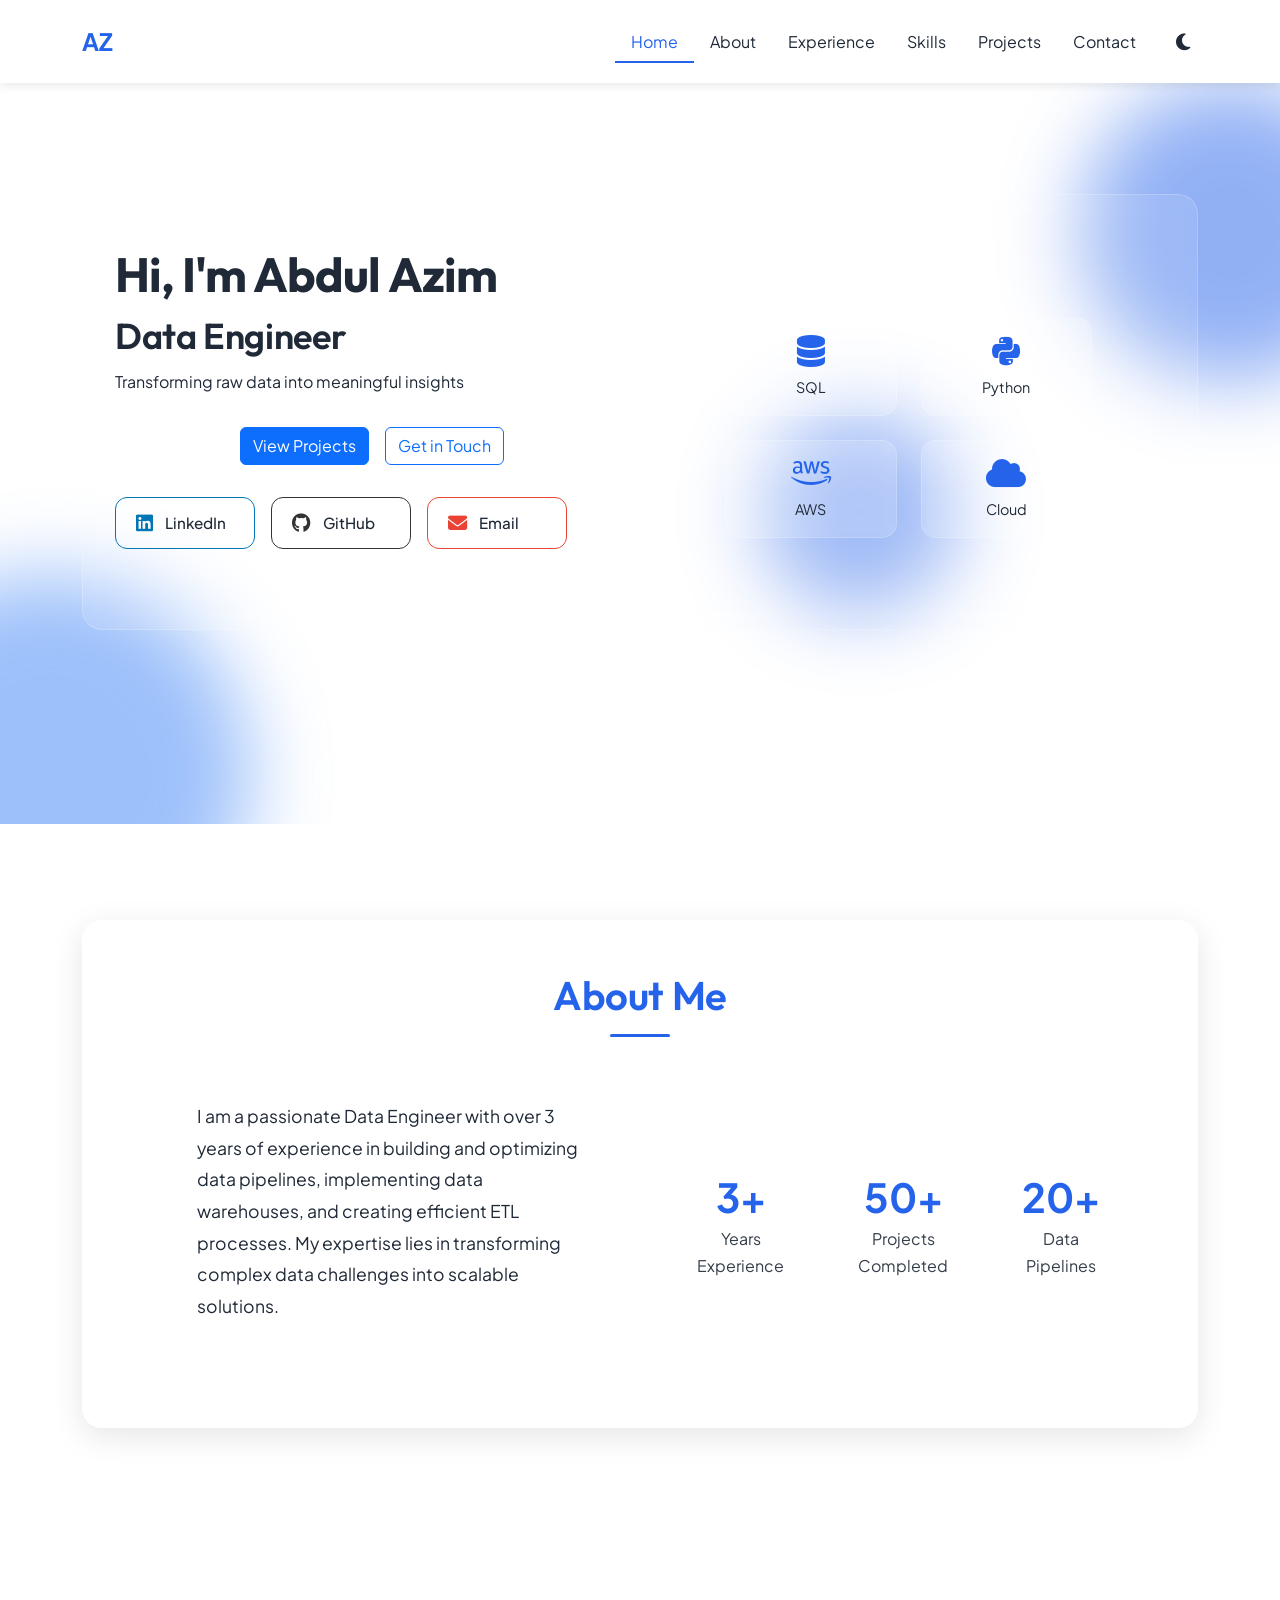
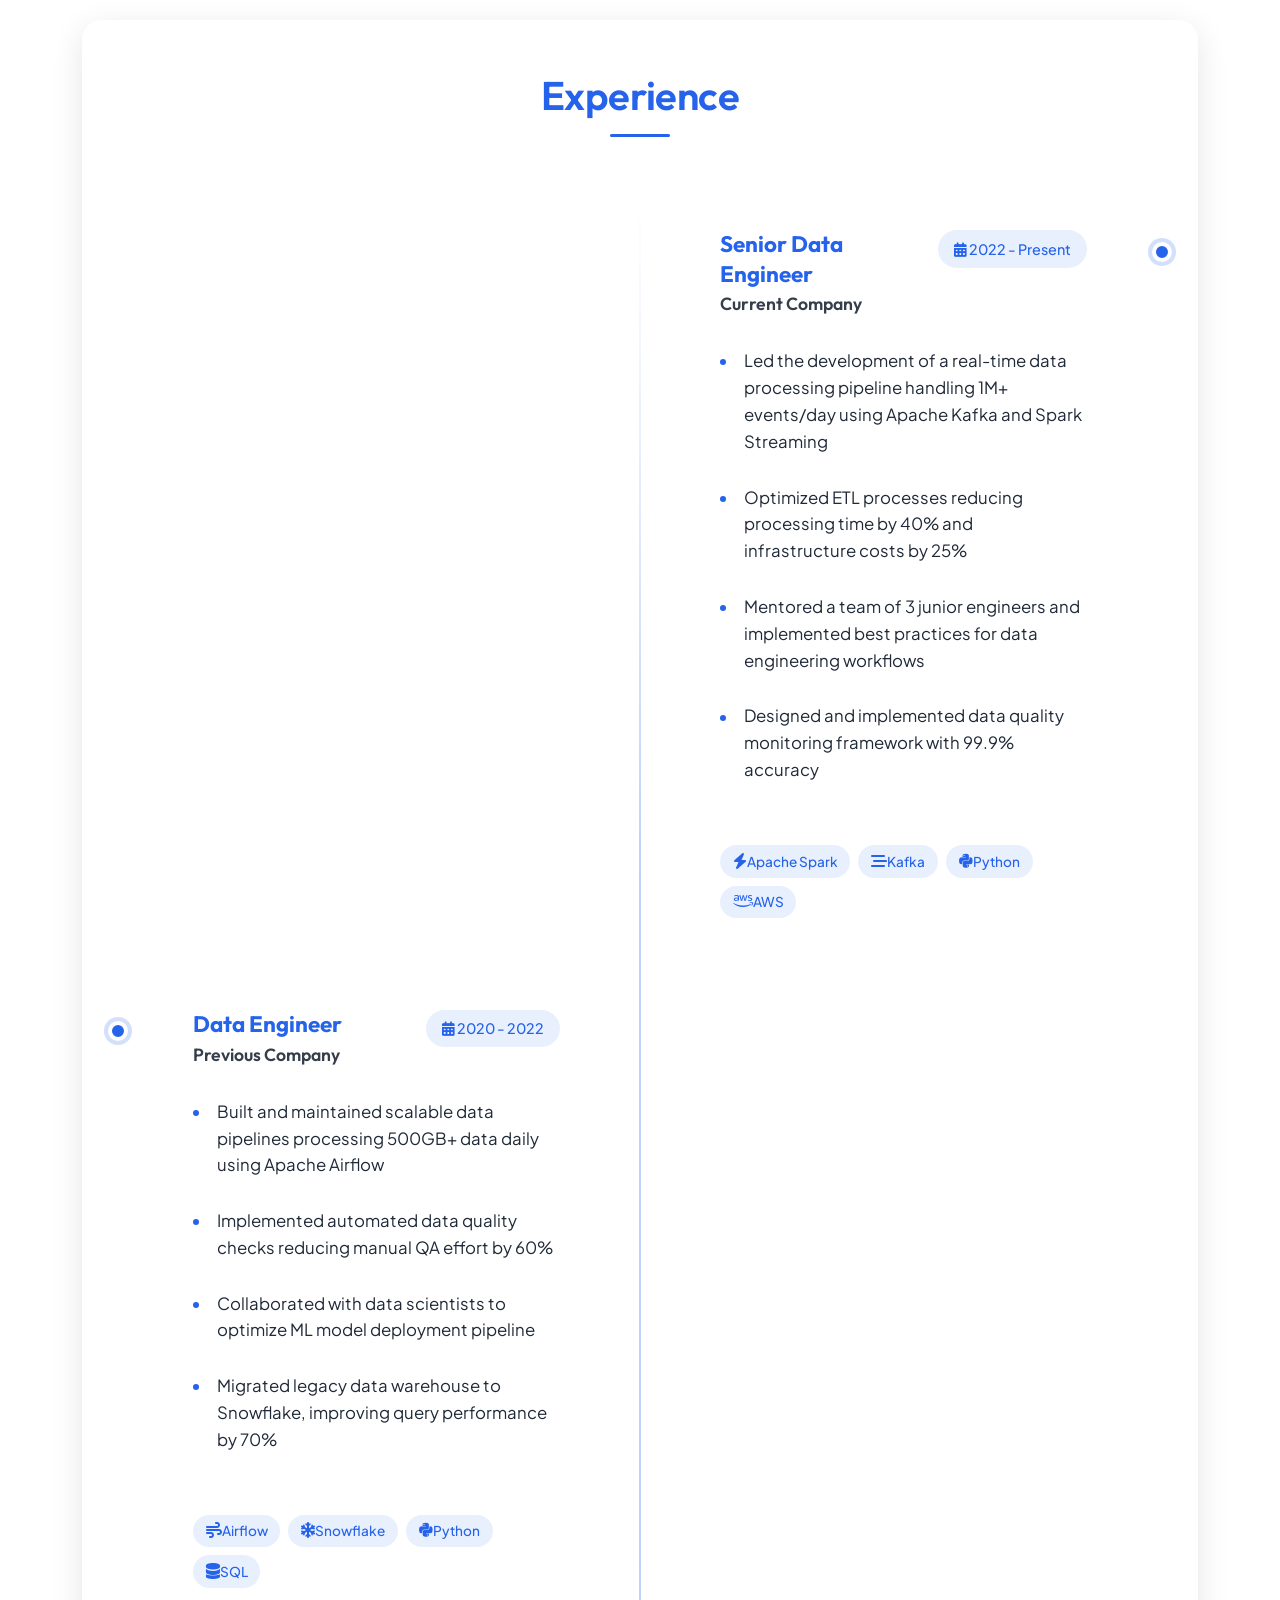
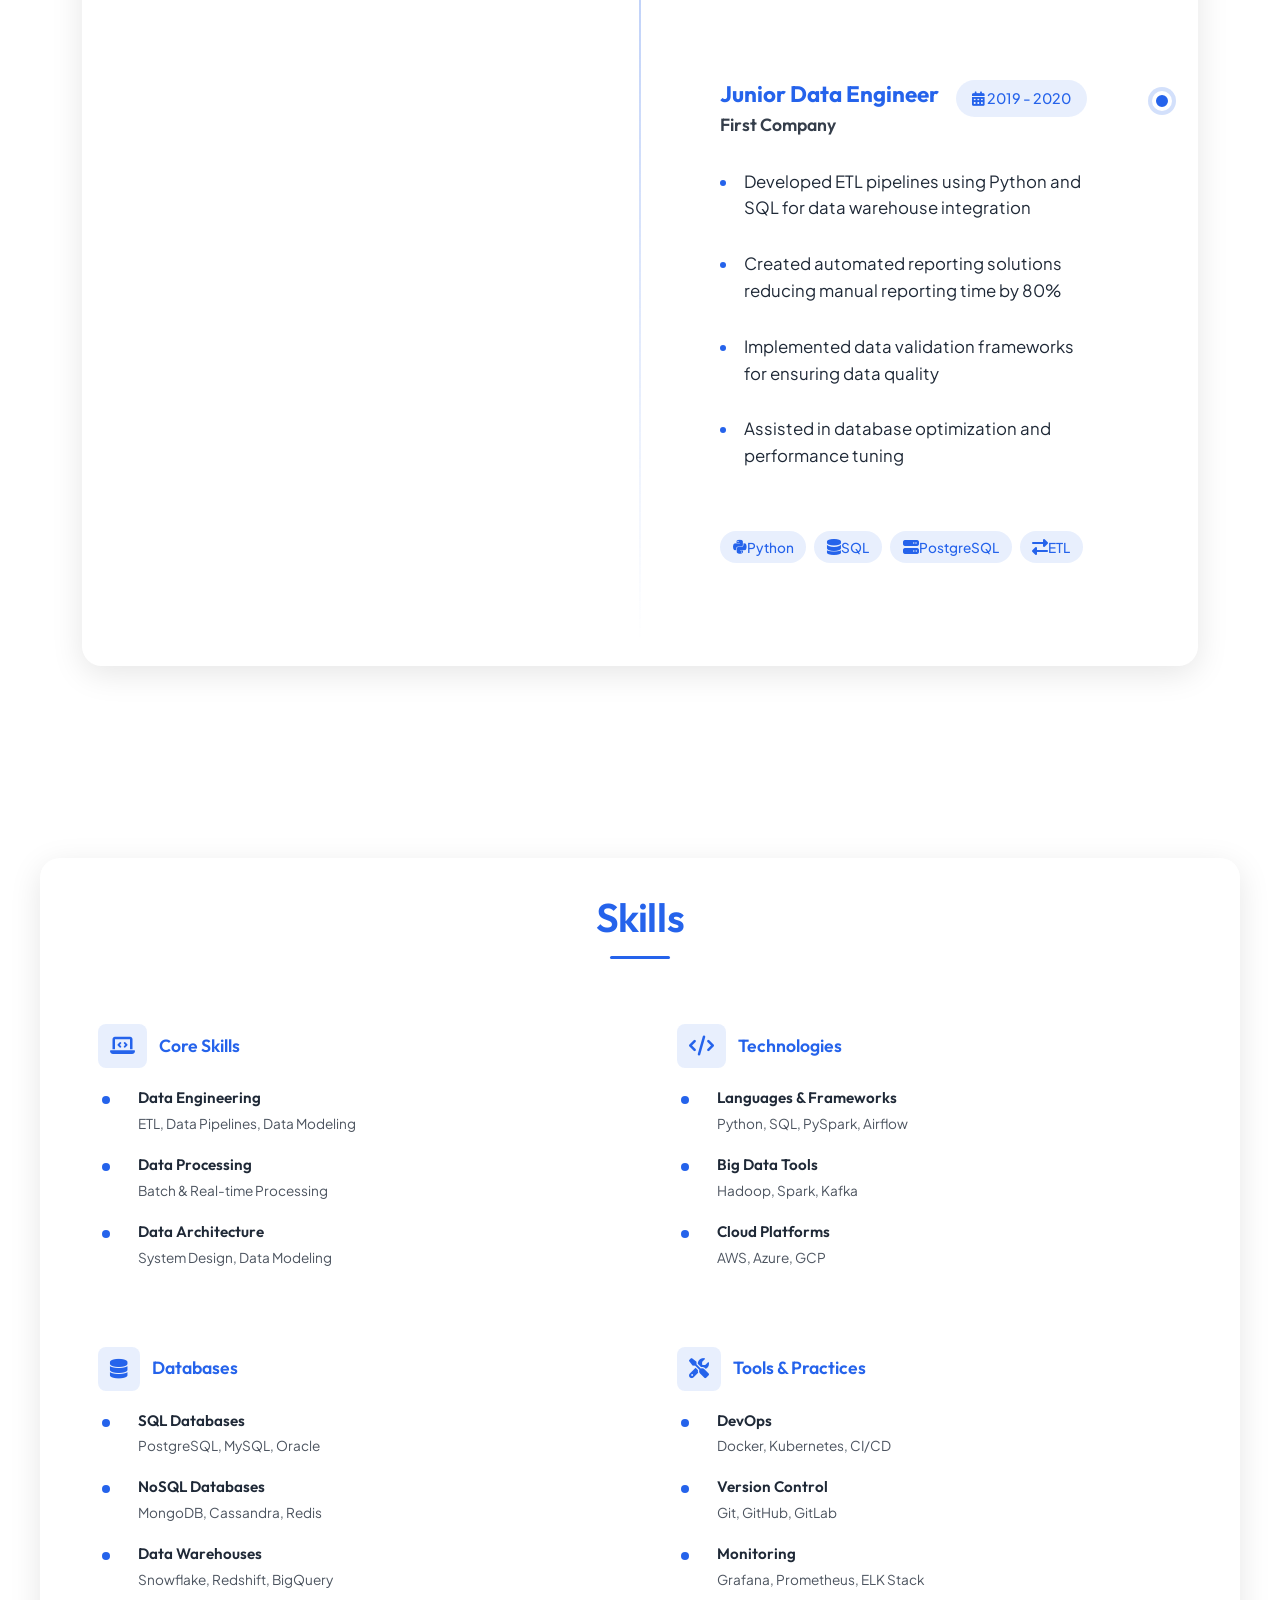
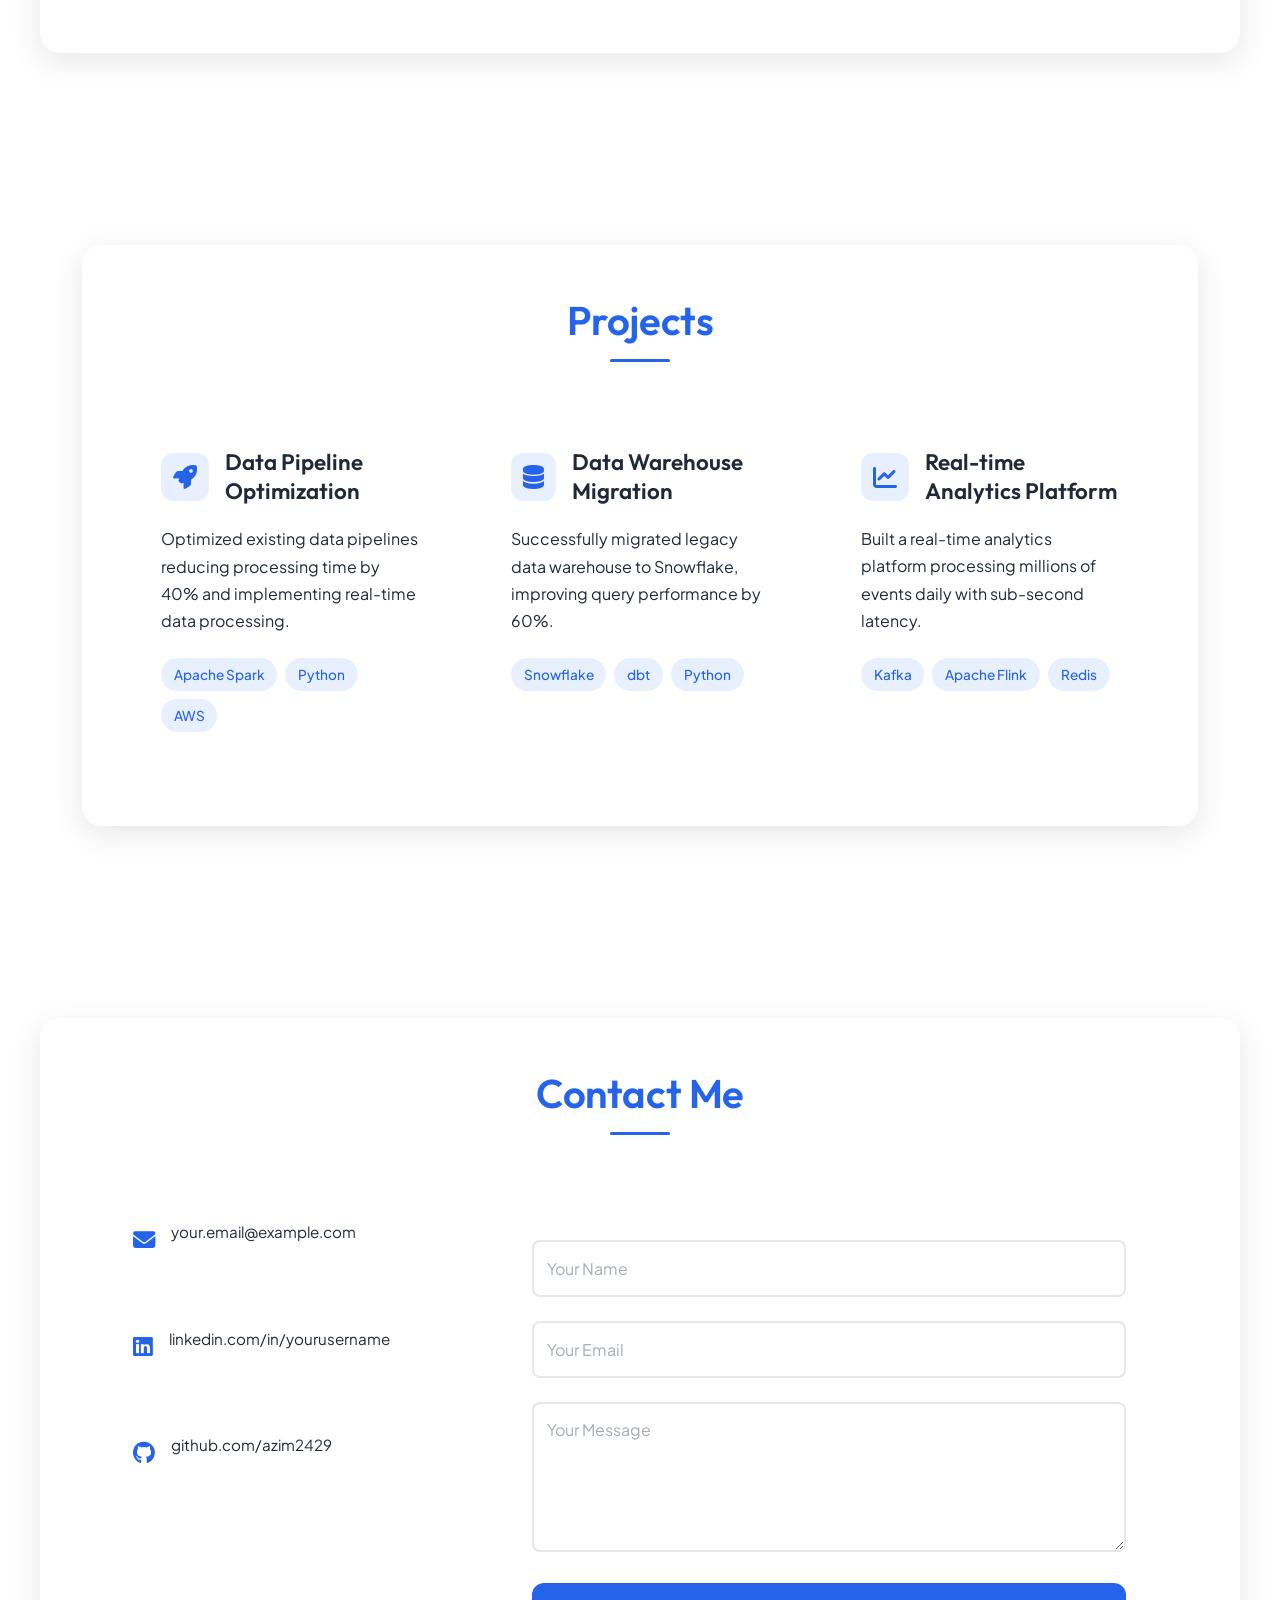
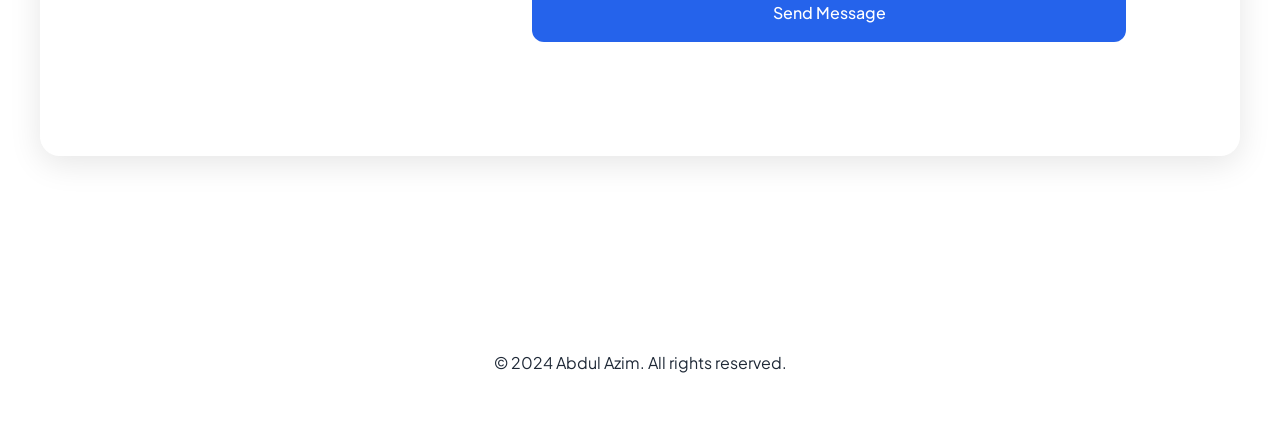
==== index.html @ 69c17b72 "Pilot Commit" ====
<!DOCTYPE html>
<html lang="en">
<head>
    <meta charset="UTF-8">
    <meta name="viewport" content="width=device-width, initial-scale=1.0">
    <meta name="description" content="Abdul Azim - Data Engineer Portfolio | Expert in ETL, Data Pipelines, and Cloud Solutions">
    <meta name="keywords" content="Data Engineer, ETL, Data Pipeline, AWS, Python, SQL, Spark, Data Warehouse">
    <meta name="author" content="Abdul Azim">
    <meta property="og:title" content="Abdul Azim - Data Engineer Portfolio">
    <meta property="og:description" content="Experienced Data Engineer specializing in building scalable data solutions">
    <meta property="og:type" content="website">
    <meta name="theme-color" content="#2563eb">
    
    <title>Abdul Azim - Data Engineer Portfolio</title>
    
    <!-- Favicon -->
    <link rel="icon" type="image/png" sizes="32x32" href="assets/favicon-32x32.png">
    <link rel="icon" type="image/png" sizes="16x16" href="assets/favicon-16x16.png">
    <link rel="apple-touch-icon" sizes="180x180" href="assets/apple-touch-icon.png">
    <link rel="manifest" href="site.webmanifest">
    
    <!-- Bootstrap CSS -->
    <link href="https://cdn.jsdelivr.net/npm/bootstrap@5.3.2/dist/css/bootstrap.min.css" rel="stylesheet">
    <!-- Font Awesome -->
    <link rel="stylesheet" href="https://cdnjs.cloudflare.com/ajax/libs/font-awesome/6.4.0/css/all.min.css">
    <!-- Google Fonts -->
    <link href="https://fonts.googleapis.com/css2?family=Outfit:wght@300;400;500;600;700&family=Plus+Jakarta+Sans:wght@400;500;600;700&display=swap" rel="stylesheet">
    <!-- Custom CSS -->
    <link rel="stylesheet" href="styles/main.css">
</head>
<body>
    <!-- Header -->
    <header class="header">
        <nav class="navbar navbar-expand-lg">
            <div class="container">
                <a class="navbar-brand animate-text" href="#home">AZ</a>
                <button class="navbar-toggler" type="button" data-bs-toggle="collapse" data-bs-target="#navbarNav" aria-controls="navbarNav" aria-expanded="false" aria-label="Toggle navigation">
                    <i class="fas fa-bars"></i>
                </button>
                <div class="collapse navbar-collapse" id="navbarNav">
                    <ul class="navbar-nav ms-auto align-items-center">
                        <li class="nav-item">
                            <a class="nav-link active animate-text-delay-1" href="#home">Home</a>
                        </li>
                        <li class="nav-item">
                            <a class="nav-link animate-text-delay-2" href="#about">About</a>
                        </li>
                        <li class="nav-item">
                            <a class="nav-link animate-text-delay-3" href="#experience">Experience</a>
                        </li>
                        <li class="nav-item">
                            <a class="nav-link animate-text-delay-4" href="#skills">Skills</a>
                        </li>
                        <li class="nav-item">
                            <a class="nav-link animate-text-delay-5" href="#projects">Projects</a>
                        </li>
                        <li class="nav-item">
                            <a class="nav-link animate-text-delay-6" href="#contact">Contact</a>
                        </li>
                        <li class="nav-item">
                            <button id="theme-toggle" class="theme-toggle animate-text-delay-7">
                                <i class="fas fa-moon"></i>
                            </button>
                        </li>
                    </ul>
                </div>
            </div>
        </nav>
    </header>

    <!-- Hero Section -->
    <section id="home" class="hero">
        <div class="hero-background">
            <div class="shape shape-1"></div>
            <div class="shape shape-2"></div>
            <div class="shape shape-3"></div>
        </div>
        <div class="container">
            <div class="hero-glass">
                <div class="row align-items-center justify-content-center">
                    <div class="col-lg-6">
                        <div class="hero-text text-center text-lg-start">
                            <h1 class="animate-text">Hi, I'm Abdul Azim</h1>
                            <h2 class="animate-text-delay-1">Data Engineer</h2>
                            <p class="animate-text-delay-2">Transforming raw data into meaningful insights</p>
                            <div class="hero-buttons">
                                <a href="#projects" class="btn btn-primary">View Projects</a>
                                <a href="#contact" class="btn btn-outline-primary">Get in Touch</a>
                            </div>
                            <div class="social-links">
                                <a href="https://linkedin.com/in/yourusername" target="_blank" class="social-btn linkedin">
                                    <i class="fab fa-linkedin"></i>
                                    <span>LinkedIn</span>
                                </a>
                                <a href="https://github.com/azim2429" target="_blank" class="social-btn github">
                                    <i class="fab fa-github"></i>
                                    <span>GitHub</span>
                                </a>
                                <a href="mailto:your.email@example.com" class="social-btn email">
                                    <i class="fas fa-envelope"></i>
                                    <span>Email</span>
                                </a>
                            </div>
                        </div>
                    </div>
                    <div class="col-lg-6">
                        <div class="hero-image animate-float">
                            <div class="tech-stack">
                                <div class="row g-4">
                                    <div class="col-6" style="--delay: 0s;">
                                        <div class="tech-item">
                                            <i class="fas fa-database"></i>
                                            <span>SQL</span>
                                        </div>
                                    </div>
                                    <div class="col-6" style="--delay: 0.2s;">
                                        <div class="tech-item">
                                            <i class="fab fa-python"></i>
                                            <span>Python</span>
                                        </div>
                                    </div>
                                    <div class="col-6" style="--delay: 0.4s;">
                                        <div class="tech-item">
                                            <i class="fab fa-aws"></i>
                                            <span>AWS</span>
                                        </div>
                                    </div>
                                    <div class="col-6" style="--delay: 0.6s;">
                                        <div class="tech-item">
                                            <i class="fas fa-cloud"></i>
                                            <span>Cloud</span>
                                        </div>
                                    </div>
                                </div>
                            </div>
                        </div>
                    </div>
                </div>
            </div>
        </div>
    </section>

    <!-- About Section -->
    <section id="about" class="about">
        <div class="container">
            <div class="section-glass">
                <h2 class="section-title text-center animate-text">About Me</h2>
                <div class="about-content">
                    <div class="row justify-content-center">
                        <div class="col-lg-10">
                            <div class="about-text animate-text-delay-1">
                                <p>I am a passionate Data Engineer with over 3 years of experience in building and optimizing data pipelines, implementing data warehouses, and creating efficient ETL processes. My expertise lies in transforming complex data challenges into scalable solutions.</p>
                            </div>
                        </div>
                    </div>
                    <div class="about-stats animate-text-delay-2">
                        <div class="stat-item">
                            <span class="stat-number">3+</span>
                            <span class="stat-label">Years Experience</span>
                        </div>
                        <div class="stat-item">
                            <span class="stat-number">50+</span>
                            <span class="stat-label">Projects Completed</span>
                        </div>
                        <div class="stat-item">
                            <span class="stat-number">20+</span>
                            <span class="stat-label">Data Pipelines</span>
                        </div>
                    </div>
                </div>
            </div>
        </div>
    </section>

    <!-- Experience Section -->
    <section id="experience" class="experience">
        <div class="container">
            <div class="section-glass">
                <h2 class="section-title animate-text">Experience</h2>
                <div class="timeline">
                    <div class="timeline-item animate-text-delay-1">
                        <div class="timeline-content">
                            <div class="timeline-header">
                                <div class="timeline-title">
                                    <h3>Senior Data Engineer</h3>
                                    <h4>Current Company</h4>
                                </div>
                                <div class="date">
                                    <i class="fas fa-calendar-alt"></i>
                                    2022 - Present
                                </div>
                            </div>
                            <ul>
                                <li>Led the development of a real-time data processing pipeline handling 1M+ events/day using Apache Kafka and Spark Streaming</li>
                                <li>Optimized ETL processes reducing processing time by 40% and infrastructure costs by 25%</li>
                                <li>Mentored a team of 3 junior engineers and implemented best practices for data engineering workflows</li>
                                <li>Designed and implemented data quality monitoring framework with 99.9% accuracy</li>
                            </ul>
                            <div class="tech-tags">
                                <span><i class="fas fa-bolt"></i>Apache Spark</span>
                                <span><i class="fas fa-stream"></i>Kafka</span>
                                <span><i class="fab fa-python"></i>Python</span>
                                <span><i class="fab fa-aws"></i>AWS</span>
                            </div>
                        </div>
                    </div>
                    <div class="timeline-item animate-text-delay-2">
                        <div class="timeline-content">
                            <div class="timeline-header">
                                <div class="timeline-title">
                                    <h3>Data Engineer</h3>
                                    <h4>Previous Company</h4>
                                </div>
                                <div class="date">
                                    <i class="fas fa-calendar-alt"></i>
                                    2020 - 2022
                                </div>
                            </div>
                            <ul>
                                <li>Built and maintained scalable data pipelines processing 500GB+ data daily using Apache Airflow</li>
                                <li>Implemented automated data quality checks reducing manual QA effort by 60%</li>
                                <li>Collaborated with data scientists to optimize ML model deployment pipeline</li>
                                <li>Migrated legacy data warehouse to Snowflake, improving query performance by 70%</li>
                            </ul>
                            <div class="tech-tags">
                                <span><i class="fas fa-wind"></i>Airflow</span>
                                <span><i class="fas fa-snowflake"></i>Snowflake</span>
                                <span><i class="fab fa-python"></i>Python</span>
                                <span><i class="fas fa-database"></i>SQL</span>
                            </div>
                        </div>
                    </div>
                    <div class="timeline-item animate-text-delay-3">
                        <div class="timeline-content">
                            <div class="timeline-header">
                                <div class="timeline-title">
                                    <h3>Junior Data Engineer</h3>
                                    <h4>First Company</h4>
                                </div>
                                <div class="date">
                                    <i class="fas fa-calendar-alt"></i>
                                    2019 - 2020
                                </div>
                            </div>
                            <ul>
                                <li>Developed ETL pipelines using Python and SQL for data warehouse integration</li>
                                <li>Created automated reporting solutions reducing manual reporting time by 80%</li>
                                <li>Implemented data validation frameworks for ensuring data quality</li>
                                <li>Assisted in database optimization and performance tuning</li>
                            </ul>
                            <div class="tech-tags">
                                <span><i class="fab fa-python"></i>Python</span>
                                <span><i class="fas fa-database"></i>SQL</span>
                                <span><i class="fas fa-server"></i>PostgreSQL</span>
                                <span><i class="fas fa-exchange-alt"></i>ETL</span>
                            </div>
                        </div>
                    </div>
                </div>
            </div>
        </div>
    </section>

    <!-- Skills Section -->
    <section id="skills" class="skills">
        <div class="section-glass">
            <h2 class="section-title animate-text">Skills</h2>
            <div class="skills-container">
                <div class="skills-grid">
                    <!-- Core Skills -->
                    <div class="skill-category animate-text-delay-1">
                        <div class="skill-header">
                            <i class="fas fa-laptop-code"></i>
                            <h3>Core Skills</h3>
                        </div>
                        <ul class="skill-list">
                            <li class="skill-item">
                                <span class="skill-bullet"></span>
                                <div class="skill-content">
                                    <h4>Data Engineering</h4>
                                    <span>ETL, Data Pipelines, Data Modeling</span>
                                </div>
                            </li>
                            <li class="skill-item">
                                <span class="skill-bullet"></span>
                                <div class="skill-content">
                                    <h4>Data Processing</h4>
                                    <span>Batch & Real-time Processing</span>
                                </div>
                            </li>
                            <li class="skill-item">
                                <span class="skill-bullet"></span>
                                <div class="skill-content">
                                    <h4>Data Architecture</h4>
                                    <span>System Design, Data Modeling</span>
                                </div>
                            </li>
                        </ul>
                    </div>

                    <!-- Technologies -->
                    <div class="skill-category animate-text-delay-1">
                        <div class="skill-header">
                            <i class="fas fa-code"></i>
                            <h3>Technologies</h3>
                        </div>
                        <ul class="skill-list">
                            <li class="skill-item">
                                <span class="skill-bullet"></span>
                                <div class="skill-content">
                                    <h4>Languages & Frameworks</h4>
                                    <span>Python, SQL, PySpark, Airflow</span>
                                </div>
                            </li>
                            <li class="skill-item">
                                <span class="skill-bullet"></span>
                                <div class="skill-content">
                                    <h4>Big Data Tools</h4>
                                    <span>Hadoop, Spark, Kafka</span>
                                </div>
                            </li>
                            <li class="skill-item">
                                <span class="skill-bullet"></span>
                                <div class="skill-content">
                                    <h4>Cloud Platforms</h4>
                                    <span>AWS, Azure, GCP</span>
                                </div>
                            </li>
                        </ul>
                    </div>

                    <!-- Databases -->
                    <div class="skill-category animate-text-delay-2">
                        <div class="skill-header">
                            <i class="fas fa-database"></i>
                            <h3>Databases</h3>
                        </div>
                        <ul class="skill-list">
                            <li class="skill-item">
                                <span class="skill-bullet"></span>
                                <div class="skill-content">
                                    <h4>SQL Databases</h4>
                                    <span>PostgreSQL, MySQL, Oracle</span>
                                </div>
                            </li>
                            <li class="skill-item">
                                <span class="skill-bullet"></span>
                                <div class="skill-content">
                                    <h4>NoSQL Databases</h4>
                                    <span>MongoDB, Cassandra, Redis</span>
                                </div>
                            </li>
                            <li class="skill-item">
                                <span class="skill-bullet"></span>
                                <div class="skill-content">
                                    <h4>Data Warehouses</h4>
                                    <span>Snowflake, Redshift, BigQuery</span>
                                </div>
                            </li>
                        </ul>
                    </div>

                    <!-- Tools & Practices -->
                    <div class="skill-category animate-text-delay-2">
                        <div class="skill-header">
                            <i class="fas fa-tools"></i>
                            <h3>Tools & Practices</h3>
                        </div>
                        <ul class="skill-list">
                            <li class="skill-item">
                                <span class="skill-bullet"></span>
                                <div class="skill-content">
                                    <h4>DevOps</h4>
                                    <span>Docker, Kubernetes, CI/CD</span>
                                </div>
                            </li>
                            <li class="skill-item">
                                <span class="skill-bullet"></span>
                                <div class="skill-content">
                                    <h4>Version Control</h4>
                                    <span>Git, GitHub, GitLab</span>
                                </div>
                            </li>
                            <li class="skill-item">
                                <span class="skill-bullet"></span>
                                <div class="skill-content">
                                    <h4>Monitoring</h4>
                                    <span>Grafana, Prometheus, ELK Stack</span>
                                </div>
                            </li>
                        </ul>
                    </div>
                </div>
            </div>
        </div>
    </section>

    <!-- Projects Section -->
    <section id="projects" class="projects">
        <div class="container">
            <div class="section-glass">
                <h2 class="section-title animate-text">Projects</h2>
                <div class="projects-grid">
                    <div class="project-card animate-text-delay-1">
                        <div class="project-header">
                            <i class="fas fa-rocket"></i>
                            <h3>Data Pipeline Optimization</h3>
                        </div>
                        <p>Optimized existing data pipelines reducing processing time by 40% and implementing real-time data processing.</p>
                        <div class="tech-tags">
                            <span>Apache Spark</span>
                            <span>Python</span>
                            <span>AWS</span>
                        </div>
                    </div>
                    <div class="project-card animate-text-delay-2">
                        <div class="project-header">
                            <i class="fas fa-database"></i>
                            <h3>Data Warehouse Migration</h3>
                        </div>
                        <p>Successfully migrated legacy data warehouse to Snowflake, improving query performance by 60%.</p>
                        <div class="tech-tags">
                            <span>Snowflake</span>
                            <span>dbt</span>
                            <span>Python</span>
                        </div>
                    </div>
                    <div class="project-card animate-text-delay-3">
                        <div class="project-header">
                            <i class="fas fa-chart-line"></i>
                            <h3>Real-time Analytics Platform</h3>
                        </div>
                        <p>Built a real-time analytics platform processing millions of events daily with sub-second latency.</p>
                        <div class="tech-tags">
                            <span>Kafka</span>
                            <span>Apache Flink</span>
                            <span>Redis</span>
                        </div>
                    </div>
                </div>
            </div>
        </div>
    </section>

    <!-- Contact Section -->
    <section id="contact" class="contact">
        <div class="section-glass">
            <h2 class="section-title animate-text">Contact Me</h2>
            <div class="contact-container">
                <div class="contact-info animate-text-delay-1">
                    <div class="contact-item">
                        <i class="fas fa-envelope"></i>
                        <p>your.email@example.com</p>
                    </div>
                    <div class="contact-item">
                        <i class="fab fa-linkedin"></i>
                        <p>linkedin.com/in/yourusername</p>
                    </div>
                    <div class="contact-item">
                        <i class="fab fa-github"></i>
                        <p>github.com/azim2429</p>
                    </div>
                </div>
                <form id="contact-form" class="contact-form animate-text-delay-2">
                    <div class="form-group">
                        <input type="text" id="name" name="name" required placeholder="Your Name">
                    </div>
                    <div class="form-group">
                        <input type="email" id="email" name="email" required placeholder="Your Email">
                    </div>
                    <div class="form-group">
                        <textarea id="message" name="message" required placeholder="Your Message"></textarea>
                    </div>
                    <button type="submit" class="submit-btn">Send Message</button>
                </form>
            </div>
        </div>
    </section>

    <!-- Footer -->
    <footer class="footer">
        <div class="container">
            <div class="footer-content text-center">
                <p>&copy; 2024 Abdul Azim. All rights reserved.</p>
            </div>
        </div>
    </footer>

    <!-- Bootstrap JS -->
    <script src="https://cdn.jsdelivr.net/npm/bootstrap@5.3.2/dist/js/bootstrap.bundle.min.js"></script>
    
    <script>
        // Theme toggle functionality
        const themeToggle = document.querySelector('.theme-toggle');
        const body = document.body;
        
        themeToggle.addEventListener('click', () => {
            body.dataset.theme = body.dataset.theme === 'dark' ? 'light' : 'dark';
            themeToggle.querySelector('i').className = 
                body.dataset.theme === 'dark' ? 'fas fa-sun' : 'fas fa-moon';
        });

        // Intersection Observer for section animations
        const sectionObserver = new IntersectionObserver((entries) => {
            entries.forEach(entry => {
                if (entry.isIntersecting) {
                    entry.target.classList.add('visible');
                    
                    // Animate children with delays
                    const animatedElements = entry.target.querySelectorAll(
                        '.animate-text, .animate-text-delay-1, .animate-text-delay-2, .animate-text-delay-3, .animate-text-delay-4'
                    );
                    
                    animatedElements.forEach((el, index) => {
                        setTimeout(() => {
                            el.style.opacity = '1';
                            el.style.transform = 'translateY(0)';
                        }, index * 200);
                    });
                }
            });
        }, { 
            threshold: 0.2,
            rootMargin: '0px 0px -100px 0px'
        });

        // Observe all sections
        document.querySelectorAll('section').forEach(section => {
            sectionObserver.observe(section);
        });

        // Active link handling
        const navLinks = document.querySelectorAll('.nav-link');
        const sections = document.querySelectorAll('section');

        function setActiveLink() {
            let current = '';
            sections.forEach(section => {
                const sectionTop = section.offsetTop;
                const sectionHeight = section.clientHeight;
                if (window.scrollY >= sectionTop - 100) {
                    current = section.getAttribute('id');
                }
            });

            navLinks.forEach(link => {
                link.classList.remove('active');
                if (link.getAttribute('href') === `#${current}`) {
                    link.classList.add('active');
                }
            });
        }

        window.addEventListener('scroll', setActiveLink);
        window.addEventListener('load', setActiveLink);

        // Form handling
        const contactForm = document.getElementById('contact-form');
        if (contactForm) {
            contactForm.addEventListener('submit', (e) => {
                e.preventDefault();
                const submitBtn = contactForm.querySelector('.submit-btn');
                submitBtn.classList.add('loading');
                
                // Simulate form submission
                setTimeout(() => {
                    submitBtn.classList.remove('loading');
                    alert('Message sent successfully!');
                    contactForm.reset();
                }, 1500);
            });
        }

        // Initialize animations on load
        window.addEventListener('load', () => {
            document.body.classList.add('loaded');
            
            // Animate hero section elements
            const heroElements = document.querySelectorAll('.hero .animate-text, .hero .animate-text-delay-1, .hero .animate-text-delay-2, .hero .animate-text-delay-3, .hero .animate-text-delay-4');
            
            heroElements.forEach((el, index) => {
                setTimeout(() => {
                    el.style.opacity = '1';
                    el.style.transform = 'translateY(0)';
                }, index * 200);
            });
        });
    </script>
</body>
</html>
---- styles/main.css ----
:root {
    /* Light theme colors */
    --primary-color: #2563eb;
    --secondary-color: #3b82f6;
    --background-color: #ffffff;
    --text-color: #1f2937;
    --card-bg: #f3f4f6;
    --border-color: #e5e7eb;
    --hover-color: #dbeafe;
    --glass-bg: rgba(255, 255, 255, 0.1);
    --glass-border: rgba(255, 255, 255, 0.2);
    --glass-shadow: rgba(0, 0, 0, 0.1);
    
    /* Consistent spacing variables */
    --section-spacing: 6rem;
    --content-spacing: 2.5rem;
    --element-spacing: 1.5rem;
    --container-padding: 2rem;
    --section-max-width: 1200px;

    /* Typography */
    --heading-font: 'Outfit', sans-serif;
    --body-font: 'Plus Jakarta Sans', sans-serif;
    
    /* Font Sizes */
    --text-xs: 0.75rem;
    --text-sm: 0.875rem;
    --text-base: 1rem;
    --text-lg: 1.125rem;
    --text-xl: 1.25rem;
    --text-2xl: 1.5rem;
    --text-3xl: 1.875rem;
    --text-4xl: 2.25rem;
    --text-5xl: 3rem;

    /* Responsive spacing variables */
    --section-spacing-mobile: 3rem;
    --content-spacing-mobile: 1.5rem;
    --element-spacing-mobile: 1rem;
    --container-padding-mobile: 1rem;
    
    /* Responsive font sizes */
    --text-xs-mobile: 0.7rem;
    --text-sm-mobile: 0.8rem;
    --text-base-mobile: 0.9rem;
    --text-lg-mobile: 1rem;
    --text-xl-mobile: 1.125rem;
    --text-2xl-mobile: 1.25rem;
    --text-3xl-mobile: 1.5rem;
    --text-4xl-mobile: 1.875rem;
    --text-5xl-mobile: 2.25rem;
}

[data-theme="dark"] {
    --primary-color: #60a5fa;
    --secondary-color: #3b82f6;
    --background-color: #111827;
    --text-color: #f3f4f6;
    --card-bg: #1f2937;
    --border-color: #374151;
    --hover-color: #374151;
    --glass-bg: rgba(31, 41, 55, 0.1);
    --glass-border: rgba(255, 255, 255, 0.1);
    --glass-shadow: rgba(0, 0, 0, 0.2);
}

* {
    margin: 0;
    padding: 0;
    box-sizing: border-box;
}

html {
    scroll-behavior: smooth;
}

body {
    font-family: 'Plus Jakarta Sans', sans-serif;
    font-size: var(--text-base);
    line-height: 1.7;
    color: var(--text-color);
    background-color: var(--background-color);
    transition: background-color 0.3s, color 0.3s;
    padding-top: 76px; /* Add padding to account for fixed navbar */
}

/* Header Styles */
.header {
    position: fixed;
    top: 0;
    left: 0;
    right: 0;
    background: var(--background-color);
    box-shadow: 0 2px 10px var(--glass-shadow);
    z-index: 1000;
    backdrop-filter: blur(10px);
}

.nav-container {
    max-width: var(--section-max-width);
    margin: 0 auto;
    padding: 1rem var(--container-padding);
    display: flex;
    justify-content: space-between;
    align-items: center;
    position: relative;
}

.logo {
    font-size: 1.5rem;
    font-weight: 700;
    color: var(--primary-color);
    z-index: 1001;
}

.nav-toggle {
    display: none;
    background: none;
    border: none;
    color: var(--text-color);
    font-size: 1.5rem;
    cursor: pointer;
    padding: 0.5rem;
    z-index: 1001;
}

.nav-links {
    display: flex;
    gap: 2rem;
    align-items: center;
}

.nav-links a {
    color: var(--text-color);
    text-decoration: none;
    font-weight: 500;
    transition: color 0.3s ease;
    position: relative;
    padding: 0.5rem 0;
}

.nav-links a::after {
    content: '';
    position: absolute;
    bottom: 0;
    left: 0;
    width: 0;
    height: 2px;
    background: var(--primary-color);
    transition: width 0.3s ease;
}

.nav-links a:hover::after,
.nav-links a.active::after {
    width: 100%;
}

.theme-toggle {
    background: none;
    border: none;
    color: var(--text-color);
    font-size: 1.2rem;
    cursor: pointer;
    padding: 0.5rem;
    margin-left: 1rem;
    transition: transform 0.3s ease;
}

.theme-toggle:hover {
    transform: rotate(45deg);
}

/* Mobile Navigation Styles */
@media (max-width: 768px) {
    .nav-container {
        padding: 0.8rem var(--container-padding-mobile);
    }

    .nav-toggle {
        display: block;
    }

    .nav-links {
        position: fixed;
        top: 0;
        left: 0;
        right: 0;
        bottom: 0;
        background: var(--background-color);
        flex-direction: column;
        justify-content: center;
        align-items: center;
        gap: 2rem;
        padding: 2rem;
        transform: translateX(100%);
        transition: transform 0.3s ease-in-out;
        z-index: 1000;
    }

    .nav-links.active {
        transform: translateX(0);
    }

    .nav-links a {
        font-size: 1.2rem;
        opacity: 0;
        transform: translateY(20px);
        transition: opacity 0.3s ease, transform 0.3s ease;
    }

    .nav-links.active a {
        opacity: 1;
        transform: translateY(0);
    }

    .nav-links a:nth-child(1) { transition-delay: 0.1s; }
    .nav-links a:nth-child(2) { transition-delay: 0.2s; }
    .nav-links a:nth-child(3) { transition-delay: 0.3s; }
    .nav-links a:nth-child(4) { transition-delay: 0.4s; }
    .nav-links a:nth-child(5) { transition-delay: 0.5s; }
    .nav-links a:nth-child(6) { transition-delay: 0.6s; }

    .theme-toggle {
        position: fixed;
        bottom: 2rem;
        right: 2rem;
        z-index: 1001;
        background: var(--glass-bg);
        border-radius: 50%;
        padding: 1rem;
        box-shadow: 0 4px 12px var(--glass-shadow);
    }
}

/* Prevent body scroll when menu is open */
body.menu-open {
    overflow: hidden;
}

/* Hero Section */
.hero {
    min-height: calc(100vh - 76px); /* Subtract navbar height */
    display: flex;
    align-items: center;
    justify-content: center;
    padding: 4rem 0;
    position: relative;
    overflow: hidden;
}

.hero-background {
    position: absolute;
    top: 0;
    left: 0;
    right: 0;
    bottom: 0;
    overflow: hidden;
    z-index: 0;
}

.shape {
    position: absolute;
    border-radius: 50%;
    filter: blur(40px);
    opacity: 0.5;
    animation: float 6s ease-in-out infinite;
}

.shape-1 {
    background: var(--primary-color);
    width: 300px;
    height: 300px;
    top: 10%;
    right: -100px;
    animation-delay: 0s;
}

.shape-2 {
    background: var(--secondary-color);
    width: 400px;
    height: 400px;
    bottom: -150px;
    left: -150px;
    animation-delay: 2s;
}

.shape-3 {
    background: var(--primary-color);
    width: 200px;
    height: 200px;
    top: 50%;
    right: 25%;
    animation-delay: 4s;
}

.hero-glass {
    background: var(--glass-bg);
    backdrop-filter: blur(10px);
    border: 1px solid var(--glass-border);
    border-radius: 20px;
    padding: 3rem 2rem;
    width: 100%;
    margin: 0 auto;
}

.hero-content {
    height: 100%;
    display: flex;
    align-items: center;
    justify-content: center;
}

.hero-text {
    margin-bottom: 2rem;
}

.hero-image {
    flex: 1;
    display: flex;
    justify-content: center;
    align-items: center;
}

.tech-stack {
    display: grid;
    grid-template-columns: repeat(2, 1fr);
    gap: 1.5rem;
}

.tech-item {
    background: var(--glass-bg);
    backdrop-filter: blur(5px);
    border: 1px solid var(--glass-border);
    border-radius: 15px;
    padding: 1rem;
    text-align: center;
    animation: fadeInUp 0.6s ease-out forwards;
    animation-delay: var(--delay);
    opacity: 0;
}

.tech-item i {
    font-size: 2rem;
    color: var(--primary-color);
    margin-bottom: 0.5rem;
}

.tech-item span {
    display: block;
    color: var(--text-color);
    font-size: 0.9rem;
}

.hero-buttons {
    margin-top: 2rem;
    display: flex;
    gap: 1rem;
    justify-content: center;
}

.primary-btn, .secondary-btn {
    padding: 0.8rem 1.5rem;
    border-radius: 8px;
    font-weight: 500;
    text-decoration: none;
    transition: transform 0.3s, box-shadow 0.3s;
}

.primary-btn {
    background: var(--primary-color);
    color: white;
}

.secondary-btn {
    background: var(--glass-bg);
    border: 1px solid var(--glass-border);
    color: var(--text-color);
}

.primary-btn:hover, .secondary-btn:hover {
    transform: translateY(-2px);
    box-shadow: 0 4px 12px var(--glass-shadow);
}

.social-links {
    display: flex;
    gap: 1rem;
    margin-top: 2rem;
    flex-wrap: wrap;
}

.social-btn {
    display: flex;
    align-items: center;
    gap: 0.75rem;
    padding: 0.75rem 1.25rem;
    background: var(--glass-bg);
    border: 1px solid var(--glass-border);
    border-radius: 12px;
    color: var(--text-color);
    text-decoration: none;
    transition: all 0.3s cubic-bezier(0.34, 1.56, 0.64, 1);
    backdrop-filter: blur(5px);
    font-weight: 500;
    min-width: 140px;
}

.social-btn i {
    font-size: 1.2rem;
    color: var(--primary-color);
    transition: transform 0.3s ease;
}

.social-btn span {
    font-size: 0.95rem;
}

.social-btn:hover {
    transform: translateY(-5px);
    background: var(--primary-color);
    border-color: var(--primary-color);
    color: white;
    box-shadow: 0 8px 20px rgba(37, 99, 235, 0.25);
}

.social-btn:hover i {
    color: white;
    transform: scale(1.1);
}

/* Social button specific styles */
.social-btn.linkedin {
    border-color: #0077B5;
}

.social-btn.linkedin i {
    color: #0077B5;
}

.social-btn.linkedin:hover {
    background: #0077B5;
    border-color: #0077B5;
}

.social-btn.github {
    border-color: #333;
}

.social-btn.github i {
    color: #333;
}

.social-btn.github:hover {
    background: #333;
    border-color: #333;
}

.social-btn.email {
    border-color: #EA4335;
}

.social-btn.email i {
    color: #EA4335;
}

.social-btn.email:hover {
    background: #EA4335;
    border-color: #EA4335;
}

/* Dark theme adjustments */
[data-theme="dark"] .social-btn {
    background: rgba(255, 255, 255, 0.05);
    border-color: rgba(255, 255, 255, 0.1);
}

[data-theme="dark"] .social-btn:hover {
    background: var(--primary-color);
    border-color: var(--primary-color);
    color: white;
}

[data-theme="dark"] .social-btn.linkedin {
    border-color: rgba(0, 119, 181, 0.5);
}

[data-theme="dark"] .social-btn.linkedin:hover {
    background: #0077B5;
    border-color: #0077B5;
}

[data-theme="dark"] .social-btn.github {
    border-color: rgba(255, 255, 255, 0.2);
}

[data-theme="dark"] .social-btn.github:hover {
    background: #333;
    border-color: #333;
}

[data-theme="dark"] .social-btn.email {
    border-color: rgba(234, 67, 53, 0.5);
}

[data-theme="dark"] .social-btn.email:hover {
    background: #EA4335;
    border-color: #EA4335;
}

/* Responsive adjustments for social buttons */
@media (max-width: 768px) {
    .social-links {
        justify-content: center;
        gap: 0.75rem;
    }

    .social-btn {
        padding: 0.6rem 1rem;
        min-width: 130px;
        font-size: 0.9rem;
    }

    .social-btn i {
        font-size: 1.1rem;
    }
}

/* Active state for social buttons */
.social-btn:active {
    transform: translateY(-2px);
    box-shadow: 0 4px 12px rgba(37, 99, 235, 0.15);
}

/* Loading state animation for buttons */
@keyframes pulse {
    0% { transform: scale(1); }
    50% { transform: scale(0.98); }
    100% { transform: scale(1); }
}

.social-btn.loading {
    animation: pulse 1.5s infinite;
    opacity: 0.8;
    cursor: wait;
}

/* Animations */
@keyframes float {
    0%, 100% {
        transform: translateY(0) rotate(0deg);
    }
    25% {
        transform: translateY(-15px) rotate(2deg);
    }
    75% {
        transform: translateY(15px) rotate(-2deg);
    }
}

@keyframes fadeInUp {
    from {
        opacity: 0;
        transform: translateY(30px);
        filter: blur(5px);
    }
    to {
        opacity: 1;
        transform: translateY(0);
        filter: blur(0);
    }
}

@keyframes fadeInLeft {
    from {
        opacity: 0;
        transform: translateX(-30px);
        filter: blur(5px);
    }
    to {
        opacity: 1;
        transform: translateX(0);
        filter: blur(0);
    }
}

@keyframes fadeInRight {
    from {
        opacity: 0;
        transform: translateX(30px);
        filter: blur(5px);
    }
    to {
        opacity: 1;
        transform: translateX(0);
        filter: blur(0);
    }
}

@keyframes scaleIn {
    from {
        opacity: 0;
        transform: scale(0.9);
        filter: blur(5px);
    }
    to {
        opacity: 1;
        transform: scale(1);
        filter: blur(0);
    }
}

.animate-text {
    animation: fadeInUp 0.8s cubic-bezier(0.34, 1.56, 0.64, 1) forwards;
}

.animate-text-delay-1 {
    animation: fadeInLeft 0.8s cubic-bezier(0.34, 1.56, 0.64, 1) 0.2s forwards;
}

.animate-text-delay-2 {
    animation: fadeInRight 0.8s cubic-bezier(0.34, 1.56, 0.64, 1) 0.4s forwards;
}

.animate-text-delay-3 {
    animation: scaleIn 0.8s cubic-bezier(0.34, 1.56, 0.64, 1) 0.6s forwards;
}

.animate-text-delay-4 {
    animation: fadeInUp 0.8s cubic-bezier(0.34, 1.56, 0.64, 1) 0.8s forwards;
}

.animate-float {
    animation: float 6s ease-in-out infinite;
}

/* Responsive Design */
@media (max-width: 768px) {
    .hero-content {
        flex-direction: column;
        text-align: center;
    }

    .hero-buttons, .social-links {
        justify-content: center;
    }

    .tech-stack {
        margin-top: 2rem;
    }

    .shape {
        opacity: 0.3;
    }
}

/* Section Styles */
section {
    padding: 6rem 0;
    position: relative;
    z-index: 1;
}

section:first-of-type {
    margin-top: -76px; /* Offset the body padding for the first section */
}

.section-title {
    font-size: 2.5rem;
    text-align: center;
    margin-bottom: var(--content-spacing);
    color: var(--primary-color);
    position: relative;
    padding-bottom: 1rem;
}

.section-title::after {
    content: '';
    position: absolute;
    bottom: 0;
    left: 50%;
    transform: translateX(-50%);
    width: 60px;
    height: 3px;
    background: var(--primary-color);
    border-radius: 3px;
}

/* Common Section Styles */
.section-glass {
    background: var(--glass-bg);
    backdrop-filter: blur(10px);
    border: 1px solid var(--glass-border);
    border-radius: 20px;
    padding: var(--content-spacing);
    box-shadow: 0 8px 32px var(--glass-shadow);
    width: 100%;
    max-width: var(--section-max-width);
    margin: 0 auto;
}

/* About Section */
.about-content {
    display: flex;
    justify-content: space-between;
    align-items: center;
    gap: var(--content-spacing);
    padding: var(--element-spacing);
}

.about-text {
    flex: 1;
    font-size: 1.1rem;
    line-height: 1.8;
}

.about-stats {
    display: grid;
    grid-template-columns: repeat(3, 1fr);
    gap: var(--element-spacing);
}

.stat-item {
    text-align: center;
    padding: 1.5rem;
    background: var(--glass-bg);
    border: 1px solid var(--glass-border);
    border-radius: 15px;
    transition: transform 0.3s;
}

.stat-item:hover {
    transform: translateY(-5px);
}

.stat-number {
    display: block;
    font-size: 2rem;
    font-weight: 700;
    color: var(--primary-color);
    margin-bottom: 0.5rem;
}

.stat-label {
    font-size: 0.9rem;
    color: var(--text-color);
}

/* Experience Section Styles */
.timeline {
    position: relative;
    width: 100%;
    margin: 0;
    padding: var(--element-spacing) 0;
    display: flex;
    flex-direction: column;
    gap: 2rem;
}

/* Center line */
.timeline::before {
    content: '';
    position: absolute;
    left: 50%;
    transform: translateX(-50%);
    width: 2px;
    height: 100%;
    background: linear-gradient(
        to bottom,
        transparent,
        var(--primary-color),
        var(--primary-color),
        transparent
    );
    opacity: 0.2;
}

.timeline-item {
    position: relative;
    width: 100%;
    display: flex;
    justify-content: flex-end;
    opacity: 1;
    transform: none;
    padding: 0 2rem;
}

.timeline-item:nth-child(even) {
    justify-content: flex-start;
}

.timeline-content {
    width: calc(50% - 3rem);
    background: var(--glass-bg);
    backdrop-filter: blur(5px);
    border: 1px solid var(--glass-border);
    border-radius: 20px;
    padding: 2.5rem;
    position: relative;
    transition: all 0.3s cubic-bezier(0.34, 1.56, 0.64, 1);
    display: grid;
    gap: 1.5rem;
}

/* Timeline dots */
.timeline-content::before {
    content: '';
    position: absolute;
    width: 20px;
    height: 20px;
    background: var(--primary-color);
    border-radius: 50%;
    border: 4px solid var(--background-color);
    box-shadow: 0 0 0 4px rgba(37, 99, 235, 0.2);
    top: 2.5rem;
    transition: all 0.3s ease;
}

.timeline-item .timeline-content::before {
    right: -3.5rem;
}

.timeline-item:nth-child(even) .timeline-content::before {
    left: -3.5rem;
    right: auto;
}

/* Timeline content hover effects */
.timeline-content:hover {
    transform: translateY(-5px);
    box-shadow: 0 15px 40px var(--glass-shadow);
}

.timeline-content:hover::before {
    transform: scale(1.2);
    box-shadow: 0 0 0 6px rgba(37, 99, 235, 0.2);
}

.timeline-header {
    display: flex;
    justify-content: space-between;
    align-items: flex-start;
    gap: 1rem;
    flex-wrap: wrap;
}

.timeline-title {
    flex: 1;
}

.timeline-content h3 {
    color: var(--primary-color);
    font-size: 1.6rem;
    margin-bottom: 0.5rem;
    font-weight: 700;
}

.timeline-content h4 {
    color: var(--text-color);
    font-size: 1.2rem;
    opacity: 0.9;
    margin-bottom: 0.5rem;
    font-weight: 600;
}

.timeline-content .date {
    display: inline-flex;
    align-items: center;
    padding: 0.5rem 1.2rem;
    background: rgba(37, 99, 235, 0.1);
    border-radius: 30px;
    color: var(--primary-color);
    font-size: 1rem;
    font-weight: 500;
    gap: 0.5rem;
}

.timeline-content .date i {
    font-size: 0.9rem;
}

.timeline-content ul {
    list-style: none;
    padding: 0;
    margin: 0;
    display: grid;
    gap: 1rem;
}

.timeline-content ul li {
    position: relative;
    padding-left: 2rem;
    line-height: 1.6;
    font-size: 1.05rem;
    color: var(--text-color);
}

.timeline-content ul li::before {
    content: '';
    position: absolute;
    left: 0;
    top: 0.7rem;
    width: 8px;
    height: 8px;
    background: var(--primary-color);
    border-radius: 50%;
    transition: all 0.3s ease;
}

.timeline-content ul li:hover::before {
    transform: scale(1.5);
    box-shadow: 0 0 0 4px rgba(37, 99, 235, 0.2);
}

.tech-tags {
    display: flex;
    flex-wrap: wrap;
    gap: 0.75rem;
    margin-top: 0.5rem;
}

.tech-tags span {
    display: inline-flex;
    align-items: center;
    gap: 0.5rem;
    padding: 0.5rem 1rem;
    background: rgba(37, 99, 235, 0.08);
    color: var(--primary-color);
    border-radius: 12px;
    font-size: 0.9rem;
    font-weight: 500;
    transition: all 0.3s ease;
}

.tech-tags span i {
    font-size: 1rem;
}

.tech-tags span:hover {
    background: var(--primary-color);
    color: white;
    transform: translateY(-2px);
    box-shadow: 0 4px 12px rgba(37, 99, 235, 0.2);
}

/* Experience Section Responsive */
@media (max-width: 992px) {
    .timeline::before {
        left: 2rem;
    }

    .timeline-item,
    .timeline-item:nth-child(even) {
        justify-content: flex-start;
        padding-left: 4rem;
        padding-right: 0;
    }

    .timeline-content {
        width: 100%;
    }

    .timeline-item .timeline-content::before,
    .timeline-item:nth-child(even) .timeline-content::before {
        left: -3.5rem;
        right: auto;
    }
}

@media (max-width: 768px) {
    .timeline::before {
        left: 1.5rem;
    }

    .timeline-item,
    .timeline-item:nth-child(even) {
        padding-left: 3rem;
    }

    .timeline-content {
        padding: 1.8rem;
    }

    .timeline-item .timeline-content::before,
    .timeline-item:nth-child(even) .timeline-content::before {
        width: 16px;
        height: 16px;
        left: -2.8rem;
    }
}

/* Dark theme adjustments */
[data-theme="dark"] .timeline-content::before {
    border-color: var(--background-color);
    box-shadow: 0 0 0 4px rgba(96, 165, 250, 0.2);
}

[data-theme="dark"] .timeline-content:hover::before {
    box-shadow: 0 0 0 6px rgba(96, 165, 250, 0.2);
}

/* Skills Section */
.skills {
    min-height: auto !important;
    padding: var(--section-spacing) var(--container-padding);
}

.skills .section-glass {
    padding: 2rem;
}

.skills-container {
    width: 100%;
}

.skills-grid {
    display: grid;
    grid-template-columns: repeat(2, 1fr);
    gap: 1.5rem;
}

.skill-category {
    background: var(--glass-bg);
    backdrop-filter: blur(5px);
    border: 1px solid var(--glass-border);
    border-radius: 12px;
    padding: 1.5rem;
    height: 100%;
}

.skill-header {
    display: flex;
    align-items: center;
    gap: 0.75rem;
    margin-bottom: 1rem;
}

.skill-header i {
    font-size: 1.25rem;
    color: var(--primary-color);
    background: rgba(37, 99, 235, 0.1);
    padding: 0.75rem;
    border-radius: 8px;
    transition: transform 0.3s ease;
}

.skill-header h3 {
    font-size: 1.1rem;
    margin: 0;
    color: var(--primary-color);
}

.skill-list {
    list-style: none;
    padding: 0;
    margin: 0;
    display: flex;
    flex-direction: column;
    gap: 0.75rem;
}

.skill-item {
    display: flex;
    align-items: flex-start;
    gap: 0.75rem;
    padding: 0.25rem;
}

.skill-bullet {
    position: relative;
    width: 8px;
    height: 8px;
    background: var(--primary-color);
    border-radius: 50%;
    margin-top: 0.5rem;
    flex-shrink: 0;
}

.skill-bullet::before {
    content: '';
    position: absolute;
    width: 16px;
    height: 16px;
    border: 2px solid var(--primary-color);
    border-radius: 50%;
    top: 50%;
    left: 50%;
    transform: translate(-50%, -50%) scale(0);
    opacity: 0;
    transition: transform 0.3s ease, opacity 0.3s ease;
}

.skill-item:hover .skill-bullet::before {
    opacity: 0.3;
    transform: translate(-50%, -50%) scale(1);
}

.skill-content {
    flex: 1;
}

.skill-content h4 {
    font-size: 0.95rem;
    margin: 0;
    color: var(--text-color);
    font-weight: 600;
}

.skill-content span {
    font-size: 0.85rem;
    color: var(--text-color);
    opacity: 0.8;
    display: block;
    margin-top: 0.25rem;
}

/* Skills Section Responsive */
@media (max-width: 992px) {
    .skills-grid {
        grid-template-columns: 1fr;
        gap: 1rem;
    }

    .skill-category {
        padding: 1.25rem;
    }
}

@media (max-width: 768px) {
    .skills .section-glass {
        padding: 1.5rem;
    }

    .skill-header {
        flex-direction: row;
        text-align: left;
        gap: 0.75rem;
    }

    .skill-item {
        flex-direction: row;
        align-items: flex-start;
        text-align: left;
    }

    .skill-bullet {
        margin: 0.5rem 0 0 0;
    }
}

/* Projects Section */
.projects-grid {
    display: grid;
    grid-template-columns: repeat(auto-fit, minmax(300px, 1fr));
    gap: 2rem;
    padding: 1rem 0;
}

.project-card {
    background: var(--glass-bg);
    backdrop-filter: blur(5px);
    border: 1px solid var(--glass-border);
    border-radius: 15px;
    padding: 1.8rem;
    height: 100%;
    transition: transform 0.4s cubic-bezier(0.34, 1.56, 0.64, 1),
                box-shadow 0.4s ease;
}

.project-card:hover {
    transform: translateY(-8px);
    box-shadow: 0 12px 40px var(--glass-shadow);
}

.project-header {
    display: flex;
    align-items: center;
    gap: 1rem;
    margin-bottom: 1.2rem;
}

.project-header i {
    font-size: 1.5rem;
    color: var(--primary-color);
    background: rgba(37, 99, 235, 0.1);
    padding: 0.75rem;
    border-radius: 12px;
}

.project-header h3 {
    font-size: 1.4rem;
    color: var(--text-color);
    margin: 0;
}

.project-card p {
    font-size: 1rem;
    line-height: 1.7;
    color: var(--text-color);
    margin-bottom: 1.5rem;
}

/* Tech Tags - Consistent style for both Experience and Projects sections */
.tech-tags {
    display: flex;
    flex-wrap: wrap;
    gap: 0.75rem;
    margin-top: 1.5rem;
}

.tech-tags span {
    display: inline-block;
    padding: 0.4rem 1rem;
    background: rgba(37, 99, 235, 0.1);
    color: var(--primary-color);
    border-radius: 20px;
    font-size: 0.85rem;
    transition: all 0.3s ease;
    backdrop-filter: blur(5px);
}

.tech-tags span:hover {
    background: var(--primary-color);
    color: white;
    transform: translateY(-2px);
    box-shadow: 0 4px 12px rgba(37, 99, 235, 0.2);
}

/* Dark theme adjustments */
[data-theme="dark"] .tech-tags span {
    background: rgba(96, 165, 250, 0.1);
}

[data-theme="dark"] .tech-tags span:hover {
    background: var(--primary-color);
}

[data-theme="dark"] .project-header i {
    background: rgba(96, 165, 250, 0.1);
}

/* Responsive adjustments */
@media (max-width: 768px) {
    .projects-grid {
        grid-template-columns: 1fr;
        gap: 1.5rem;
    }

    .project-card {
        padding: 1.5rem;
    }

    .project-header h3 {
        font-size: 1.2rem;
    }

    .tech-tags {
        gap: 0.5rem;
    }

    .tech-tags span {
        padding: 0.3rem 0.8rem;
        font-size: 0.8rem;
    }
}

@media (min-width: 769px) and (max-width: 1200px) {
    .projects-grid {
        grid-template-columns: repeat(2, 1fr);
    }
}

/* Contact Section */
.contact-container {
    display: grid;
    grid-template-columns: 1fr 2fr;
    gap: var(--content-spacing);
    padding: var(--element-spacing);
}

.contact-info {
    display: flex;
    flex-direction: column;
    gap: var(--element-spacing);
}

.contact-item {
    display: flex;
    align-items: center;
    gap: 1rem;
    padding: 1.2rem;
    background: var(--glass-bg);
    border: 1px solid var(--glass-border);
    border-radius: 12px;
    transition: transform 0.4s cubic-bezier(0.34, 1.56, 0.64, 1),
                box-shadow 0.4s ease,
                background-color 0.3s ease;
}

.contact-item:hover {
    transform: translateX(5px);
    background: rgba(255, 255, 255, 0.1);
    border-color: var(--primary-color);
}

.contact-item i {
    font-size: 1.4rem;
    color: var(--primary-color);
    transition: transform 0.3s ease;
}

.contact-item:hover i {
    transform: scale(1.1);
}

.contact-item p {
    color: var(--text-color);
    font-size: 0.95rem;
}

.contact-form {
    background: var(--glass-bg);
    backdrop-filter: blur(5px);
    border: 1px solid var(--glass-border);
    border-radius: 15px;
    padding: var(--content-spacing);
    transition: transform 0.4s cubic-bezier(0.34, 1.56, 0.64, 1),
                box-shadow 0.4s ease,
                background-color 0.3s ease;
}

.form-group {
    position: relative;
    margin-bottom: var(--element-spacing);
}

.form-group input,
.form-group textarea {
    width: 100%;
    padding: 1rem 1.5rem;
    background: rgba(255, 255, 255, 0.05);
    border: 1px solid var(--glass-border);
    border-radius: 12px;
    color: var(--text-color);
    font-family: inherit;
    font-size: 1rem;
    transition: border-color 0.3s ease,
                background-color 0.3s ease,
                transform 0.3s ease,
                box-shadow 0.3s ease;
}

.form-group input:focus,
.form-group textarea:focus {
    outline: none;
    border-color: var(--primary-color);
    background: rgba(255, 255, 255, 0.1);
    box-shadow: 0 0 0 4px rgba(37, 99, 235, 0.1);
    transform: scale(1.01);
}

.form-group input::placeholder,
.form-group textarea::placeholder {
    color: rgba(156, 163, 175, 0.9);
    transition: all 0.3s ease;
}

.form-group input:focus::placeholder,
.form-group textarea:focus::placeholder {
    opacity: 0.7;
    transform: translateX(5px);
}

.form-group textarea {
    min-height: 150px;
    resize: vertical;
    line-height: 1.6;
}

.submit-btn {
    width: 100%;
    padding: 1rem 2rem;
    background: var(--primary-color);
    color: white;
    border: none;
    border-radius: 12px;
    font-size: 1rem;
    font-weight: 500;
    cursor: pointer;
    transition: transform 0.4s cubic-bezier(0.34, 1.56, 0.64, 1),
                box-shadow 0.4s ease,
                background-color 0.3s ease;
    position: relative;
    overflow: hidden;
}

.submit-btn::before {
    content: '';
    position: absolute;
    top: 50%;
    left: 50%;
    width: 0;
    height: 0;
    background: rgba(255, 255, 255, 0.2);
    border-radius: 50%;
    transform: translate(-50%, -50%);
    transition: width 0.6s ease, height 0.6s ease;
}

.submit-btn:hover {
    transform: translateY(-2px);
    box-shadow: 0 6px 20px rgba(37, 99, 235, 0.2);
}

.submit-btn:hover::before {
    width: 300px;
    height: 300px;
}

.submit-btn:active {
    transform: translateY(0);
}

/* Form validation styling */
.form-group input:invalid:not(:placeholder-shown),
.form-group textarea:invalid:not(:placeholder-shown) {
    border-color: #ef4444;
}

.form-group input:valid:not(:placeholder-shown),
.form-group textarea:valid:not(:placeholder-shown) {
    border-color: #10b981;
}

/* Loading state for submit button */
.submit-btn.loading {
    background: var(--secondary-color);
    pointer-events: none;
}

.submit-btn.loading::after {
    content: '';
    position: absolute;
    width: 20px;
    height: 20px;
    top: 50%;
    left: 50%;
    margin: -10px 0 0 -10px;
    border: 2px solid rgba(255, 255, 255, 0.3);
    border-top-color: white;
    border-radius: 50%;
    animation: button-loading-spinner 1s ease infinite;
}

@keyframes button-loading-spinner {
    from {
        transform: rotate(0turn);
    }
    to {
        transform: rotate(1turn);
    }
}

/* Responsive updates for contact section */
@media (max-width: 768px) {
    .contact-container {
        grid-template-columns: 1fr;
        gap: 2rem;
    }

    .contact-info {
        order: 2;
    }

    .contact-form {
        order: 1;
        padding: 1.5rem;
    }

    .form-group input,
    .form-group textarea {
        padding: 0.8rem 1.2rem;
    }

    .submit-btn {
        padding: 0.8rem 1.5rem;
    }
}

/* Footer */
.footer {
    margin-top: 4rem;
    padding: 2rem;
    background: var(--glass-bg);
    backdrop-filter: blur(5px);
    border-top: 1px solid var(--glass-border);
    text-align: center;
}

/* Animations */
@keyframes fadeIn {
    from {
        opacity: 0;
        transform: translateY(20px);
    }
    to {
        opacity: 1;
        transform: translateY(0);
    }
}

section {
    animation: fadeIn 0.6s ease-out;
}

/* Responsive Design Updates */
@media (max-width: 1200px) {
    :root {
        --section-spacing: 5rem;
        --content-spacing: 2rem;
        --element-spacing: 1.25rem;
    }

    .section-title {
        font-size: 2.25rem;
    }
}

@media (max-width: 768px) {
    :root {
        --section-spacing: 4rem;
        --content-spacing: 1.75rem;
        --element-spacing: 1rem;
        --container-padding: 1rem;
    }

    .section-title {
        font-size: 2rem;
    }

    .section-glass {
        padding: var(--element-spacing);
    }

    .grid-container {
        grid-template-columns: 1fr;
    }

    .hero-content {
        padding: var(--element-spacing);
    }
}

/* Animation Timing Consistency */
.animate-text,
.animate-text-delay-1,
.animate-text-delay-2,
.animate-text-delay-3,
.animate-text-delay-4 {
    animation-duration: 0.6s;
    animation-timing-function: ease-out;
}

.animate-text-delay-1 { animation-delay: 0.2s; }
.animate-text-delay-2 { animation-delay: 0.4s; }
.animate-text-delay-3 { animation-delay: 0.6s; }
.animate-text-delay-4 { animation-delay: 0.8s; }

/* Consistent Hover Effects */
.hover-effect {
    transition: all 0.3s ease;
}

.hover-effect:hover {
    transform: translateY(-5px);
    box-shadow: 0 8px 32px var(--glass-shadow);
}

/* Section Dividers */
.section-divider {
    width: 100%;
    max-width: var(--section-max-width);
    margin: 0 auto;
    height: 1px;
    background: linear-gradient(
        to right,
        transparent,
        var(--glass-border),
        transparent
    );
}

/* Grid Layout Improvements */
.grid-container {
    display: grid;
    grid-template-columns: repeat(auto-fit, minmax(300px, 1fr));
    gap: var(--content-spacing);
}

/* Card Styles Consistency */
.card-style {
    background: var(--glass-bg);
    backdrop-filter: blur(5px);
    border: 1px solid var(--glass-border);
    border-radius: 15px;
    padding: var(--element-spacing);
    transition: transform 0.3s ease;
}

.card-style:hover {
    transform: translateY(-5px);
}

/* Base Typography */
h1, h2, h3, h4, h5, h6 {
    font-family: var(--heading-font);
    font-weight: 600;
    line-height: 1.3;
    color: var(--text-color);
}

h1 {
    font-size: var(--text-5xl);
    font-weight: 700;
    letter-spacing: -0.02em;
}

h2 {
    font-size: var(--text-4xl);
    letter-spacing: -0.01em;
}

h3 {
    font-size: var(--text-2xl);
    font-weight: 600;
}

h4 {
    font-size: var(--text-lg);
    font-weight: 500;
}

/* Hero Section Typography */
.hero-content h1 {
    background: linear-gradient(135deg, var(--primary-color), var(--secondary-color));
    -webkit-background-clip: text;
    -webkit-text-fill-color: transparent;
    background-clip: text;
    text-fill-color: transparent;
}

.hero-content h2 {
    font-size: var(--text-3xl);
    color: var(--secondary-color);
    font-weight: 500;
}

.hero-content p {
    font-size: var(--text-xl);
    color: var(--text-color);
    opacity: 0.9;
}

/* Responsive Typography */
@media (max-width: 768px) {
    body {
        font-size: var(--text-base-mobile);
    }

    h1 {
        font-size: var(--text-4xl-mobile);
    }

    h2 {
        font-size: var(--text-3xl-mobile);
    }

    h3 {
        font-size: var(--text-2xl-mobile);
    }

    .section-title {
        font-size: var(--text-3xl-mobile);
        margin-bottom: var(--content-spacing-mobile);
    }
}

/* Enhanced Navigation Transitions */
.nav-links a {
    position: relative;
    transition: color 0.3s ease, transform 0.3s ease;
}

.nav-links a::after {
    content: '';
    position: absolute;
    bottom: -5px;
    left: 0;
    width: 0;
    height: 2px;
    background: var(--primary-color);
    transition: width 0.3s ease;
}

.nav-links a:hover::after,
.nav-links a.active::after {
    width: 100%;
}

.nav-links a:hover {
    transform: translateY(-2px);
}

/* Smooth Theme Transition */
body,
.header,
.section-glass,
.project-card,
.skill-category,
.contact-item,
.contact-form {
    transition: background-color 0.5s ease,
                color 0.5s ease,
                border-color 0.5s ease,
                box-shadow 0.5s ease;
}

/* Enhanced Form Interactions */
.form-group input,
.form-group textarea {
    transition: border-color 0.3s ease,
                background-color 0.3s ease,
                transform 0.3s ease,
                box-shadow 0.3s ease;
}

.form-group input:focus,
.form-group textarea:focus {
    transform: scale(1.01);
}

/* Improved Animation Classes */
.animate-text {
    animation: fadeInUp 0.8s cubic-bezier(0.34, 1.56, 0.64, 1) forwards;
}

.animate-text-delay-1 {
    animation: fadeInLeft 0.8s cubic-bezier(0.34, 1.56, 0.64, 1) 0.2s forwards;
}

.animate-text-delay-2 {
    animation: fadeInRight 0.8s cubic-bezier(0.34, 1.56, 0.64, 1) 0.4s forwards;
}

.animate-text-delay-3 {
    animation: scaleIn 0.8s cubic-bezier(0.34, 1.56, 0.64, 1) 0.6s forwards;
}

.animate-text-delay-4 {
    animation: fadeInUp 0.8s cubic-bezier(0.34, 1.56, 0.64, 1) 0.8s forwards;
}

/* Improved Card Hover Effects */
.project-card:hover,
.skill-category:hover {
    transform: translateY(-8px) scale(1.02);
    box-shadow: 0 12px 40px var(--glass-shadow);
}

/* Enhanced Button Animations */
.primary-btn,
.secondary-btn,
.social-btn {
    transition: transform 0.4s cubic-bezier(0.34, 1.56, 0.64, 1),
                box-shadow 0.4s ease,
                background-color 0.3s ease;
    overflow: hidden;
    position: relative;
}

.primary-btn::before,
.secondary-btn::before,
.social-btn::before {
    content: '';
    position: absolute;
    top: 50%;
    left: 50%;
    width: 0;
    height: 0;
    background: rgba(255, 255, 255, 0.2);
    border-radius: 50%;
    transform: translate(-50%, -50%);
    transition: width 0.6s ease, height 0.6s ease;
}

.primary-btn:hover::before,
.secondary-btn:hover::before,
.social-btn:hover::before {
    width: 300px;
    height: 300px;
}

/* Animation Base Classes */
.animate-text,
.animate-text-delay-1,
.animate-text-delay-2,
.animate-text-delay-3,
.animate-text-delay-4 {
    opacity: 0;
    transform: translateY(20px);
    transition: opacity 0.6s ease-out, transform 0.6s ease-out;
}

.animate-text-delay-1 { transition-delay: 0.2s; }
.animate-text-delay-2 { transition-delay: 0.4s; }
.animate-text-delay-3 { transition-delay: 0.6s; }
.animate-text-delay-4 { transition-delay: 0.8s; }

/* Section Visibility */
section {
    opacity: 0;
    transform: translateY(30px);
    transition: opacity 0.8s ease-out, transform 0.8s ease-out;
}

section.visible {
    opacity: 1;
    transform: translateY(0);
}

/* Theme Transition */
.theme-transition {
    transition: all 0.5s ease-in-out;
}

/* Interactive Elements */
.project-card,
.skill-category,
.contact-item {
    transition: transform 0.3s ease-out, box-shadow 0.3s ease-out;
}

/* Form Animations */
.form-group {
    position: relative;
    margin-bottom: 1.5rem;
}

.form-group input,
.form-group textarea {
    width: 100%;
    padding: 0.8rem;
    border: 2px solid var(--border-color);
    border-radius: 8px;
    background: var(--glass-bg);
    color: var(--text-color);
    transition: all 0.3s ease;
}

.form-group.focused input,
.form-group.focused textarea {
    border-color: var(--primary-color);
    box-shadow: 0 0 0 3px var(--primary-color-alpha);
}

/* Navigation Hover Effects */
.nav-links a {
    position: relative;
    transition: color 0.3s ease;
}

.nav-links a::after {
    content: '';
    position: absolute;
    bottom: -4px;
    left: 0;
    width: 0;
    height: 2px;
    background: var(--primary-color);
    transition: width 0.3s ease;
}

.nav-links a:hover::after,
.nav-links a.active::after {
    width: 100%;
}

/* Button Hover Effects */
.primary-btn,
.secondary-btn,
.submit-btn {
    position: relative;
    overflow: hidden;
    transition: all 0.3s ease;
}

.primary-btn::before,
.secondary-btn::before,
.submit-btn::before {
    content: '';
    position: absolute;
    top: 50%;
    left: 50%;
    width: 0;
    height: 0;
    background: rgba(255, 255, 255, 0.1);
    border-radius: 50%;
    transform: translate(-50%, -50%);
    transition: width 0.6s ease, height 0.6s ease;
}

.primary-btn:hover::before,
.secondary-btn:hover::before,
.submit-btn:hover::before {
    width: 300%;
    height: 300%;
}

/* Social Links Animation */
.social-btn {
    transform: translateY(0);
    transition: transform 0.3s ease, background-color 0.3s ease;
}

.social-btn:hover {
    transform: translateY(-5px);
}

.social-btn i {
    transition: transform 0.3s ease;
}

.social-btn:hover i {
    transform: scale(1.1);
}

/* Hero Section Animations */
.hero-content {
    position: relative;
}

.hero-image {
    animation: float 6s ease-in-out infinite;
}

@keyframes float {
    0%, 100% {
        transform: translateY(0);
    }
    50% {
        transform: translateY(-20px);
    }
}

.tech-stack {
    display: flex;
    gap: 1rem;
    margin-top: 2rem;
}

.tech-item {
    opacity: 0;
    transform: translateY(20px);
    animation: fadeInUp 0.6s ease forwards;
    animation-delay: var(--delay, 0s);
}

@keyframes fadeInUp {
    to {
        opacity: 1;
        transform: translateY(0);
    }
}

/* Skill Category Animations */
.skill-bullet {
    position: relative;
    width: 8px;
    height: 8px;
    background: var(--primary-color);
    border-radius: 50%;
    margin-right: 1rem;
}

.skill-bullet::before {
    content: '';
    position: absolute;
    top: 50%;
    left: 50%;
    width: 16px;
    height: 16px;
    background: var(--primary-color-alpha);
    border-radius: 50%;
    transform: translate(-50%, -50%) scale(0);
    transition: transform 0.3s ease;
}

.skill-item:hover .skill-bullet::before {
    transform: translate(-50%, -50%) scale(1);
}

/* Loading Animation */
body:not(.loaded) * {
    transition: none !important;
}

/* Smooth Scrolling */
html {
    scroll-behavior: smooth;
}

/* Experience Timeline Tech Tags */
.tech-tags {
    display: flex;
    flex-wrap: wrap;
    gap: 0.5rem;
    margin-top: 1.5rem;
}

.tech-tags span {
    display: inline-block;
    padding: 0.3rem 0.8rem;
    background: rgba(37, 99, 235, 0.1);
    color: var(--primary-color);
    border-radius: 20px;
    font-size: 0.85rem;
    transition: all 0.3s ease;
}

.tech-tags span:hover {
    background: var(--primary-color);
    color: white;
    transform: translateY(-2px);
}

/* Enhanced Timeline Styles */
.timeline-content {
    width: calc(50% - 50px);
    background: var(--glass-bg);
    backdrop-filter: blur(5px);
    border: 1px solid var(--glass-border);
    border-radius: 15px;
    padding: 1.8rem;
    position: relative;
    margin: 0;
    transition: all 0.3s ease;
}

.timeline-content:hover {
    transform: translateY(-5px);
    box-shadow: 0 10px 30px var(--glass-shadow);
}

.timeline-content h3 {
    color: var(--primary-color);
    font-size: 1.4rem;
    margin-bottom: 0.3rem;
}

.timeline-content h4 {
    color: var(--text-color);
    font-size: 1.1rem;
    opacity: 0.9;
    margin-bottom: 0.5rem;
}

.timeline-content .date {
    display: inline-block;
    padding: 0.4rem 1rem;
    background: rgba(37, 99, 235, 0.1);
    border-radius: 20px;
    color: var(--primary-color);
    font-size: 0.9rem;
    margin-bottom: 1.2rem;
}

.timeline-content ul {
    list-style: none;
    padding: 0;
    margin: 0;
}

.timeline-content ul li {
    position: relative;
    padding-left: 1.5rem;
    margin-bottom: 0.8rem;
    line-height: 1.6;
}

.timeline-content ul li::before {
    content: '';
    position: absolute;
    left: 0;
    top: 0.7rem;
    width: 6px;
    height: 6px;
    background: var(--primary-color);
    border-radius: 50%;
    transition: all 0.3s ease;
}

.timeline-content ul li:hover::before {
    transform: scale(1.5);
    box-shadow: 0 0 0 4px rgba(37, 99, 235, 0.2);
}

.timeline-dot {
    position: absolute;
    left: 50%;
    transform: translateX(-50%);
    width: 20px;
    height: 20px;
    background: var(--primary-color);
    border-radius: 50%;
    border: 4px solid var(--background-color);
    box-shadow: 0 0 0 4px rgba(37, 99, 235, 0.2);
    z-index: 1;
    transition: all 0.3s ease;
}

.timeline-item:hover .timeline-dot {
    transform: translateX(-50%) scale(1.2);
    box-shadow: 0 0 0 6px rgba(37, 99, 235, 0.2);
}

/* Timeline line gradient */
.timeline::before {
    content: '';
    position: absolute;
    left: 50%;
    transform: translateX(-50%);
    width: 2px;
    height: 100%;
    background: linear-gradient(
        to bottom,
        transparent,
        var(--primary-color),
        var(--primary-color),
        transparent
    );
    opacity: 0.3;
}

/* Responsive adjustments */
@media (max-width: 768px) {
    .timeline::before {
        left: 20px;
    }

    .timeline-dot {
        left: 20px;
    }

    .timeline-content {
        width: calc(100% - 50px);
        margin-left: 50px !important;
        padding: 1.5rem;
    }

    .tech-tags {
        justify-content: flex-start;
    }

    .tech-tags span {
        font-size: 0.8rem;
        padding: 0.25rem 0.7rem;
    }
}

/* Navbar Styles */
.navbar {
    background: var(--background-color);
    backdrop-filter: blur(10px);
    box-shadow: 0 2px 10px var(--glass-shadow);
    padding: 1rem 0;
    position: fixed;
    top: 0;
    left: 0;
    right: 0;
    z-index: 1030;
    transition: background-color 0.3s ease;
}

.navbar-brand {
    color: var(--primary-color) !important;
    font-weight: 700;
    font-size: 1.5rem;
}

.navbar-toggler {
    border: none;
    color: var(--text-color);
    padding: 0.5rem;
}

.navbar-toggler:focus {
    box-shadow: none;
}

.navbar-toggler i {
    color: var(--text-color);
}

.nav-link {
    color: var(--text-color) !important;
    position: relative;
    padding: 0.5rem 1rem !important;
    transition: color 0.3s ease;
}

.nav-link:hover {
    color: var(--primary-color) !important;
}

.nav-link::after {
    content: '';
    position: absolute;
    bottom: 0;
    left: 0;
    width: 0;
    height: 2px;
    background: var(--primary-color);
    transition: width 0.3s ease;
}

.nav-link:hover::after,
.nav-link.active::after {
    width: 100%;
}

.nav-link.active {
    color: var(--primary-color) !important;
}

/* Dark theme specific navbar styles */
[data-theme="dark"] .navbar {
    background: rgba(17, 24, 39, 0.8);
}

[data-theme="dark"] .nav-link {
    color: var(--text-color) !important;
}

[data-theme="dark"] .nav-link:hover,
[data-theme="dark"] .nav-link.active {
    color: var(--primary-color) !important;
}

/* About Section Styles */
.about-content {
    margin-top: 2rem;
}

.about-text {
    font-size: 1.1rem;
    line-height: 1.8;
    margin-bottom: 2rem;
}

.about-stats {
    display: grid;
    grid-template-columns: repeat(3, 1fr);
    gap: 1.5rem;
}

.stat-item {
    background: var(--glass-bg);
    backdrop-filter: blur(5px);
    border: 1px solid var(--glass-border);
    border-radius: 15px;
    padding: 1.5rem;
    text-align: center;
    transition: transform 0.3s ease, box-shadow 0.3s ease;
}

.stat-item:hover {
    transform: translateY(-5px);
    box-shadow: 0 10px 30px var(--glass-shadow);
}

.stat-number {
    display: block;
    font-size: 2.5rem;
    font-weight: 700;
    color: var(--primary-color);
    margin-bottom: 0.5rem;
    line-height: 1;
}

.stat-label {
    font-size: 1rem;
    color: var(--text-color);
    opacity: 0.9;
}

/* About Section Responsive */
@media (max-width: 768px) {
    .about-stats {
        grid-template-columns: repeat(1, 1fr);
        gap: 1rem;
    }

    .stat-item {
        padding: 1.25rem;
    }

    .stat-number {
        font-size: 2rem;
    }

    .stat-label {
        font-size: 0.9rem;
    }
}

@media (min-width: 769px) and (max-width: 991px) {
    .about-stats {
        grid-template-columns: repeat(3, 1fr);
        gap: 1rem;
    }

    .stat-item {
        padding: 1.25rem;
    }
}

/* Section Glass Container */
.section-glass {
    background: var(--glass-bg);
    backdrop-filter: blur(10px);
    border: 1px solid var(--glass-border);
    border-radius: 20px;
    padding: 3rem;
    width: 100%;
    box-shadow: 0 8px 32px var(--glass-shadow);
}

@media (max-width: 768px) {
    .section-glass {
        padding: 2rem 1.5rem;
    }
}
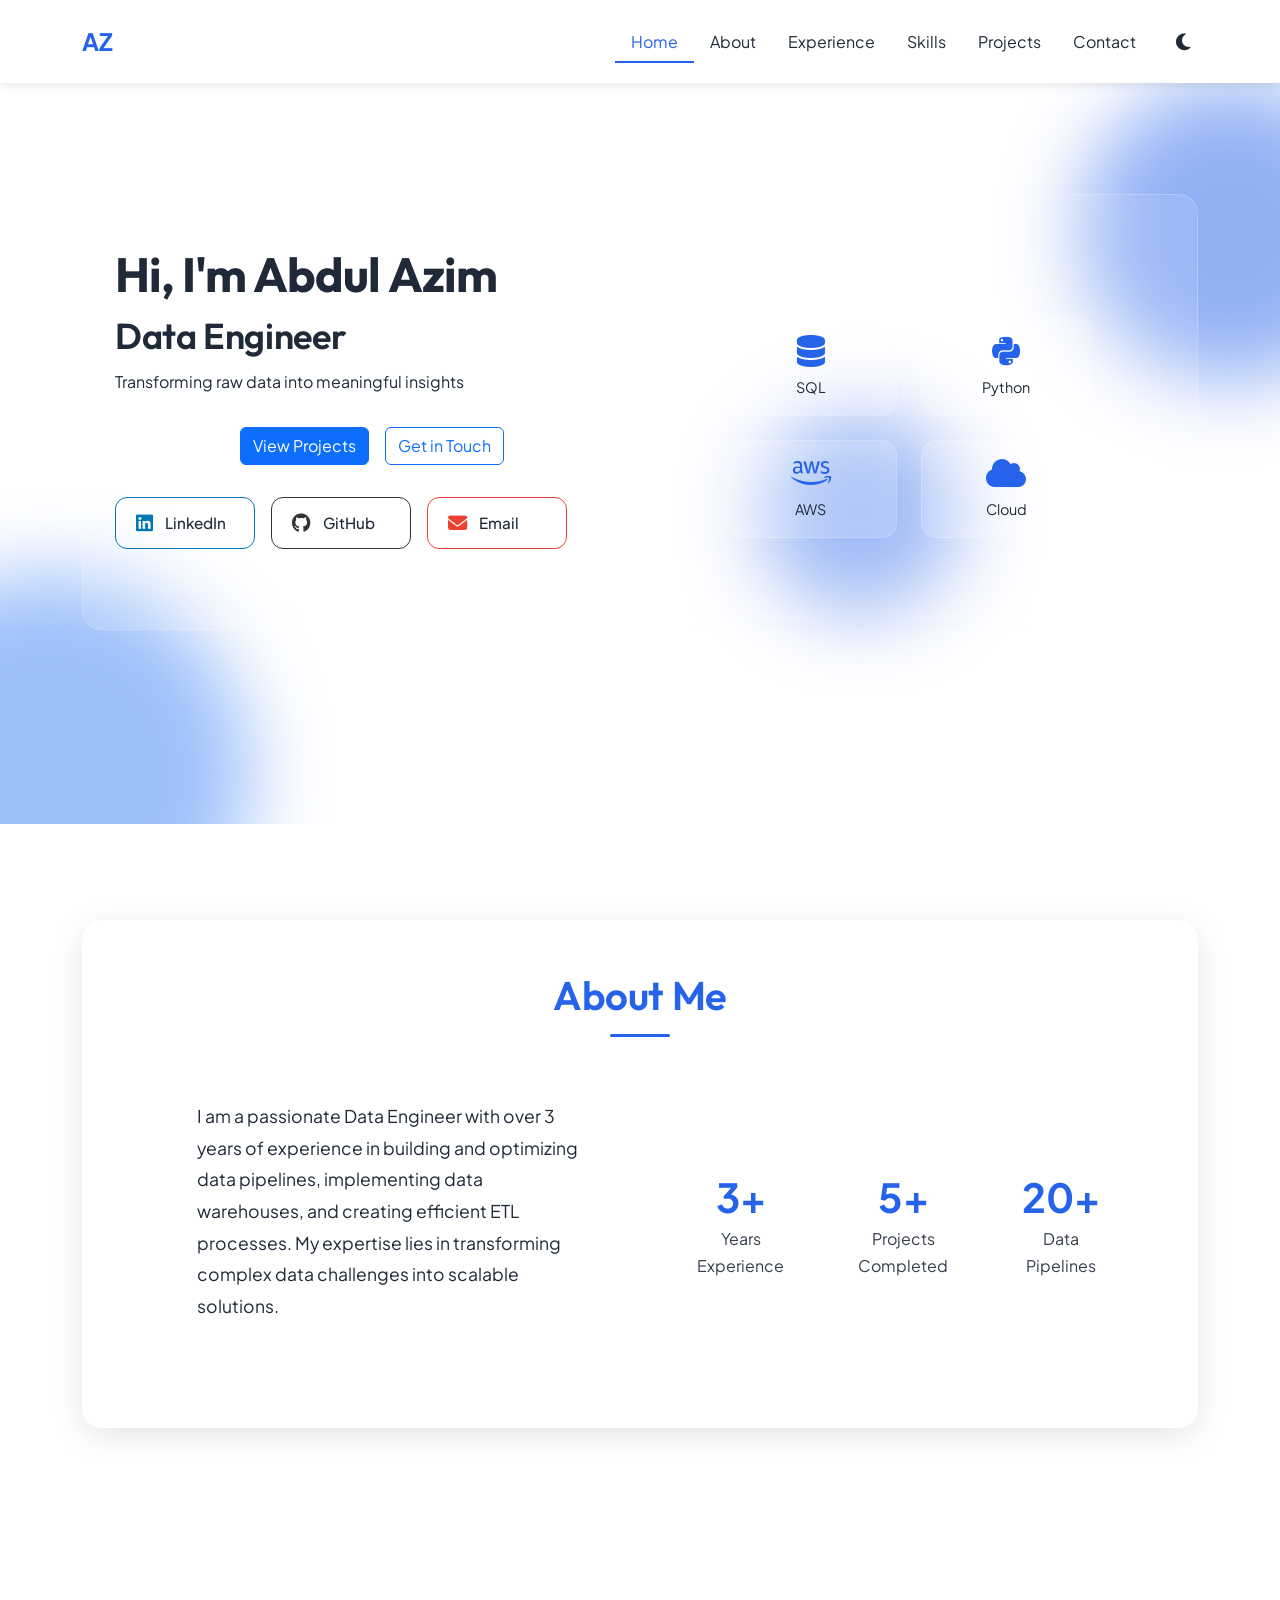
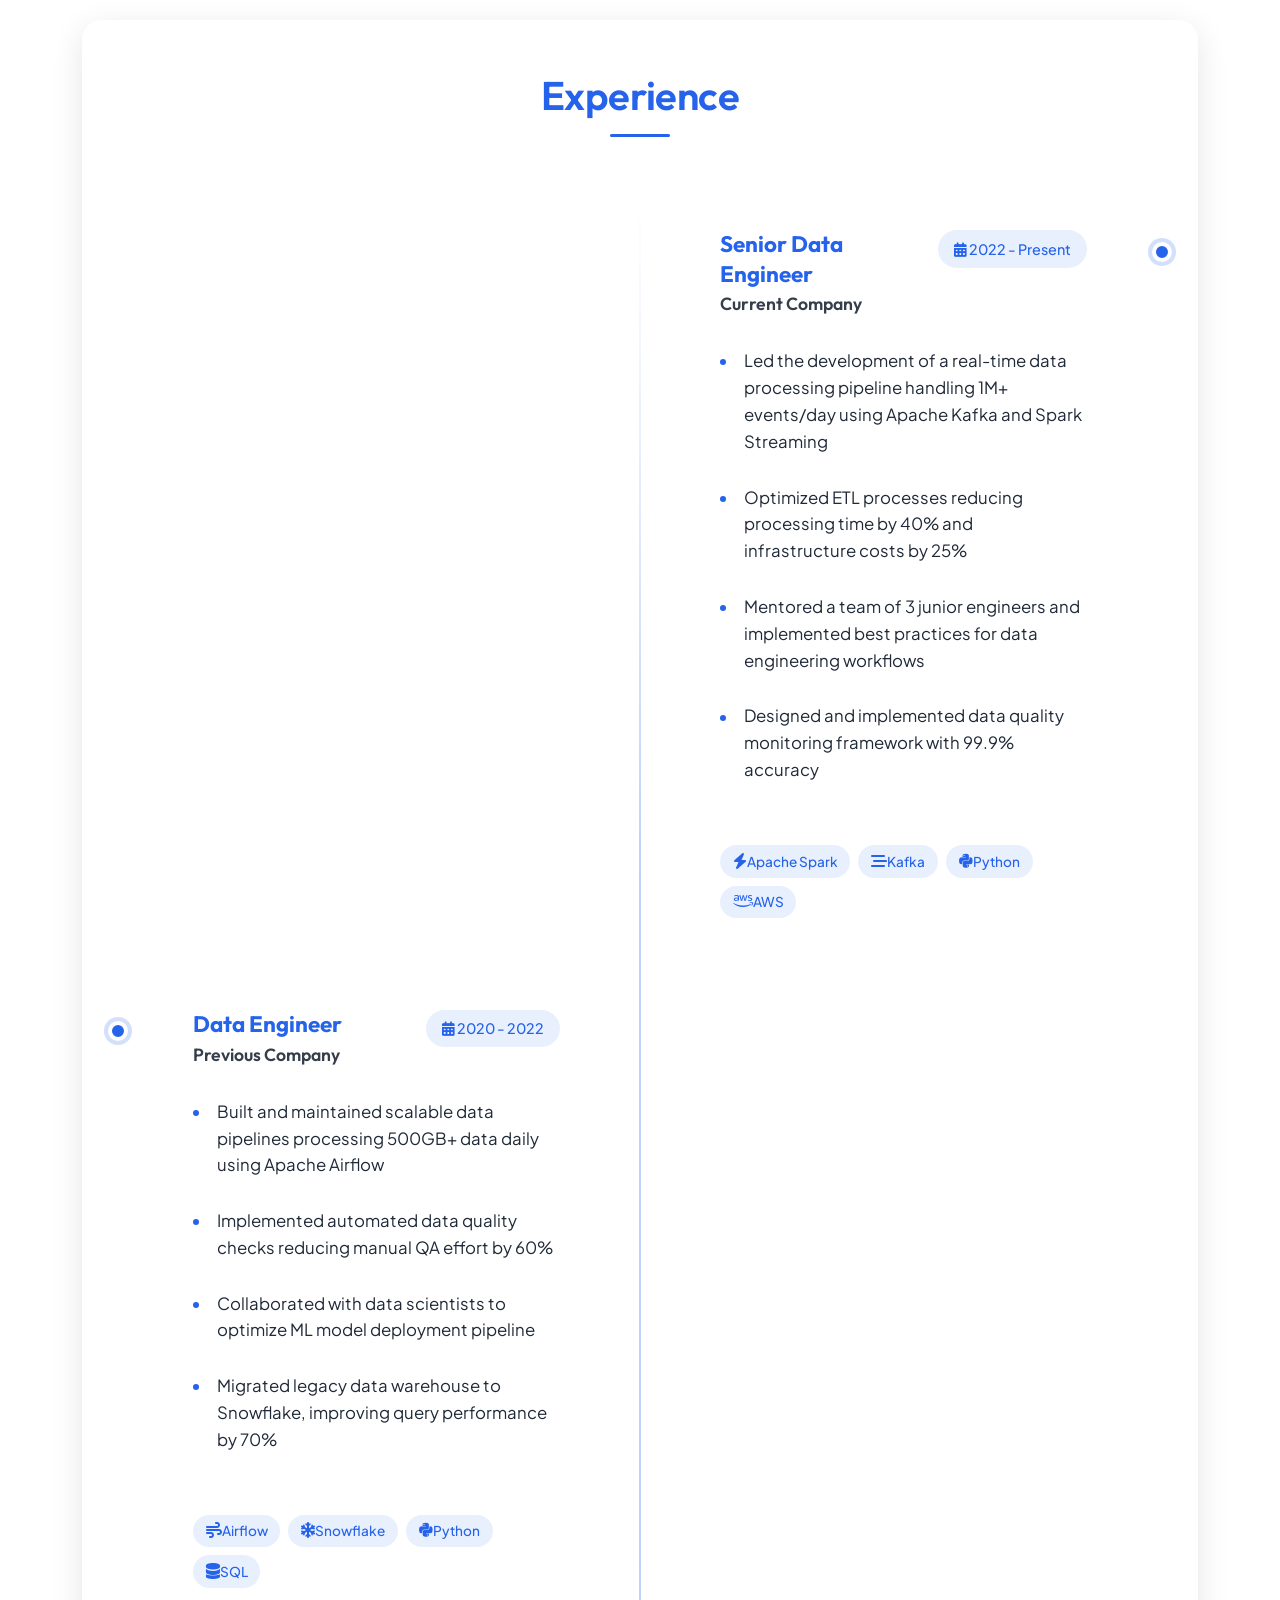
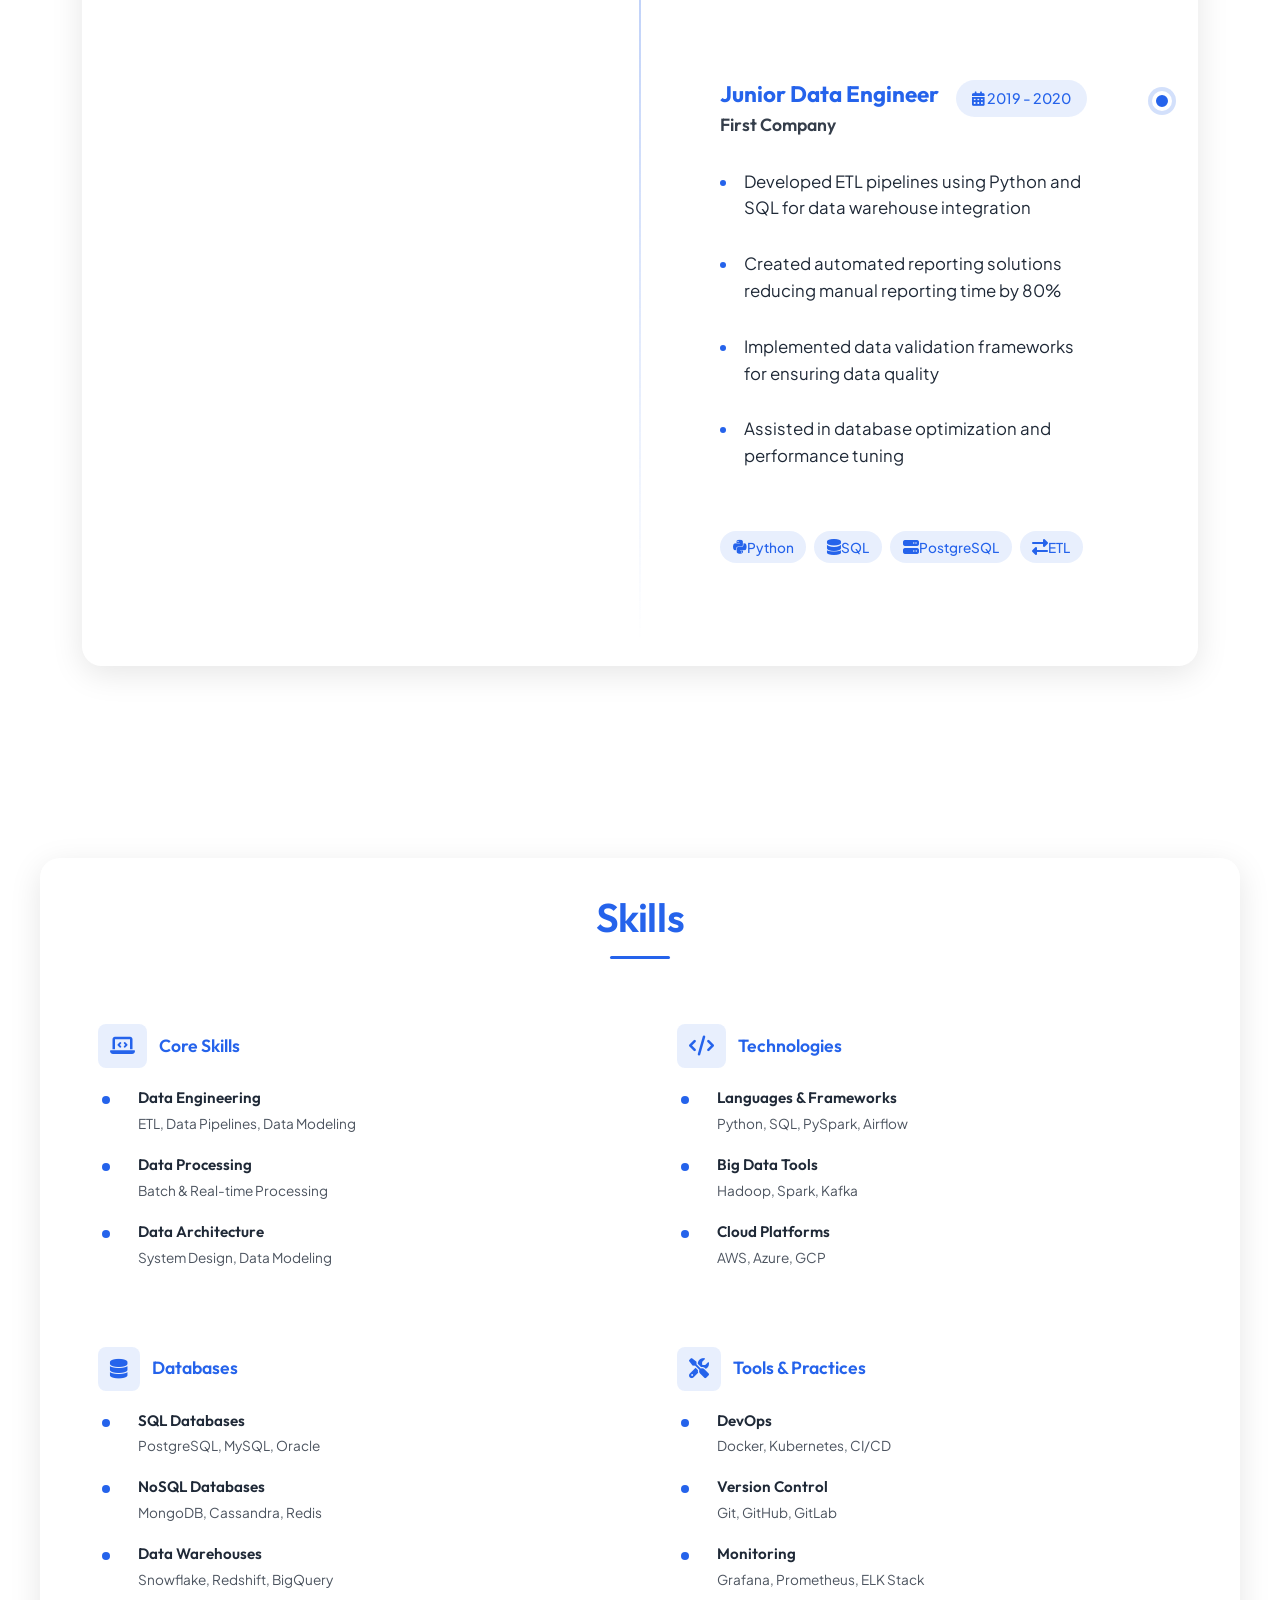
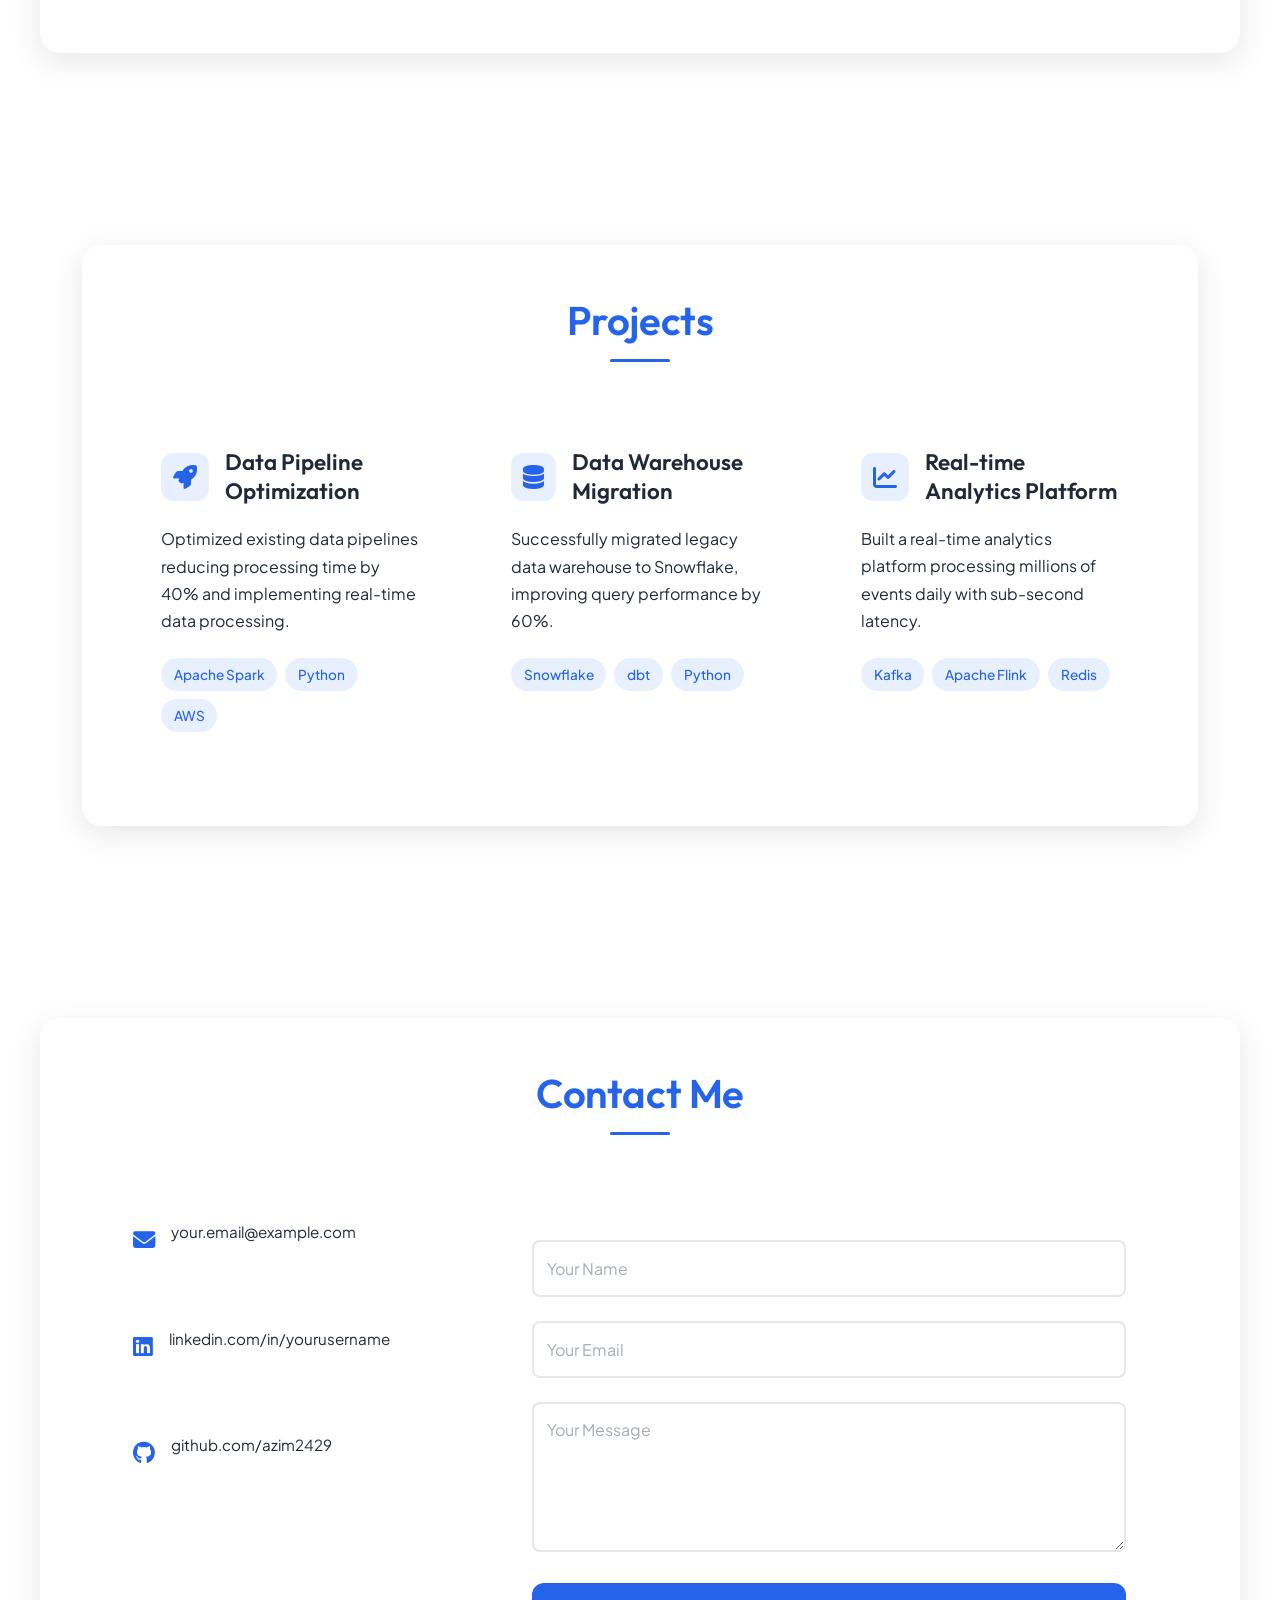
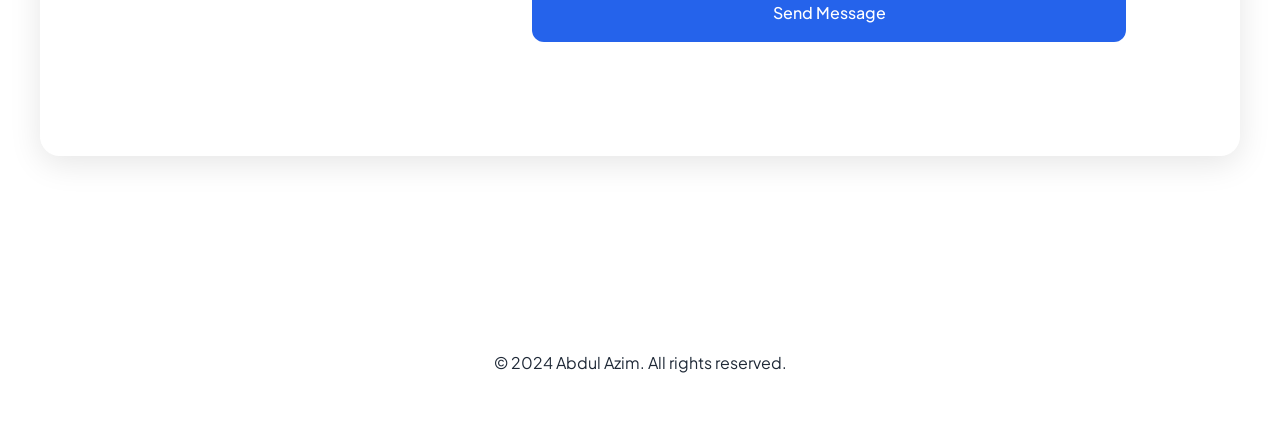
==== commit c3dc10ee: "Minor fix" ====
--- a/index.html
+++ b/index.html
@@ -159,7 +159,7 @@
                             <span class="stat-label">Years Experience</span>
                         </div>
                         <div class="stat-item">
-                            <span class="stat-number">50+</span>
+                            <span class="stat-number">5+</span>
                             <span class="stat-label">Projects Completed</span>
                         </div>
                         <div class="stat-item">
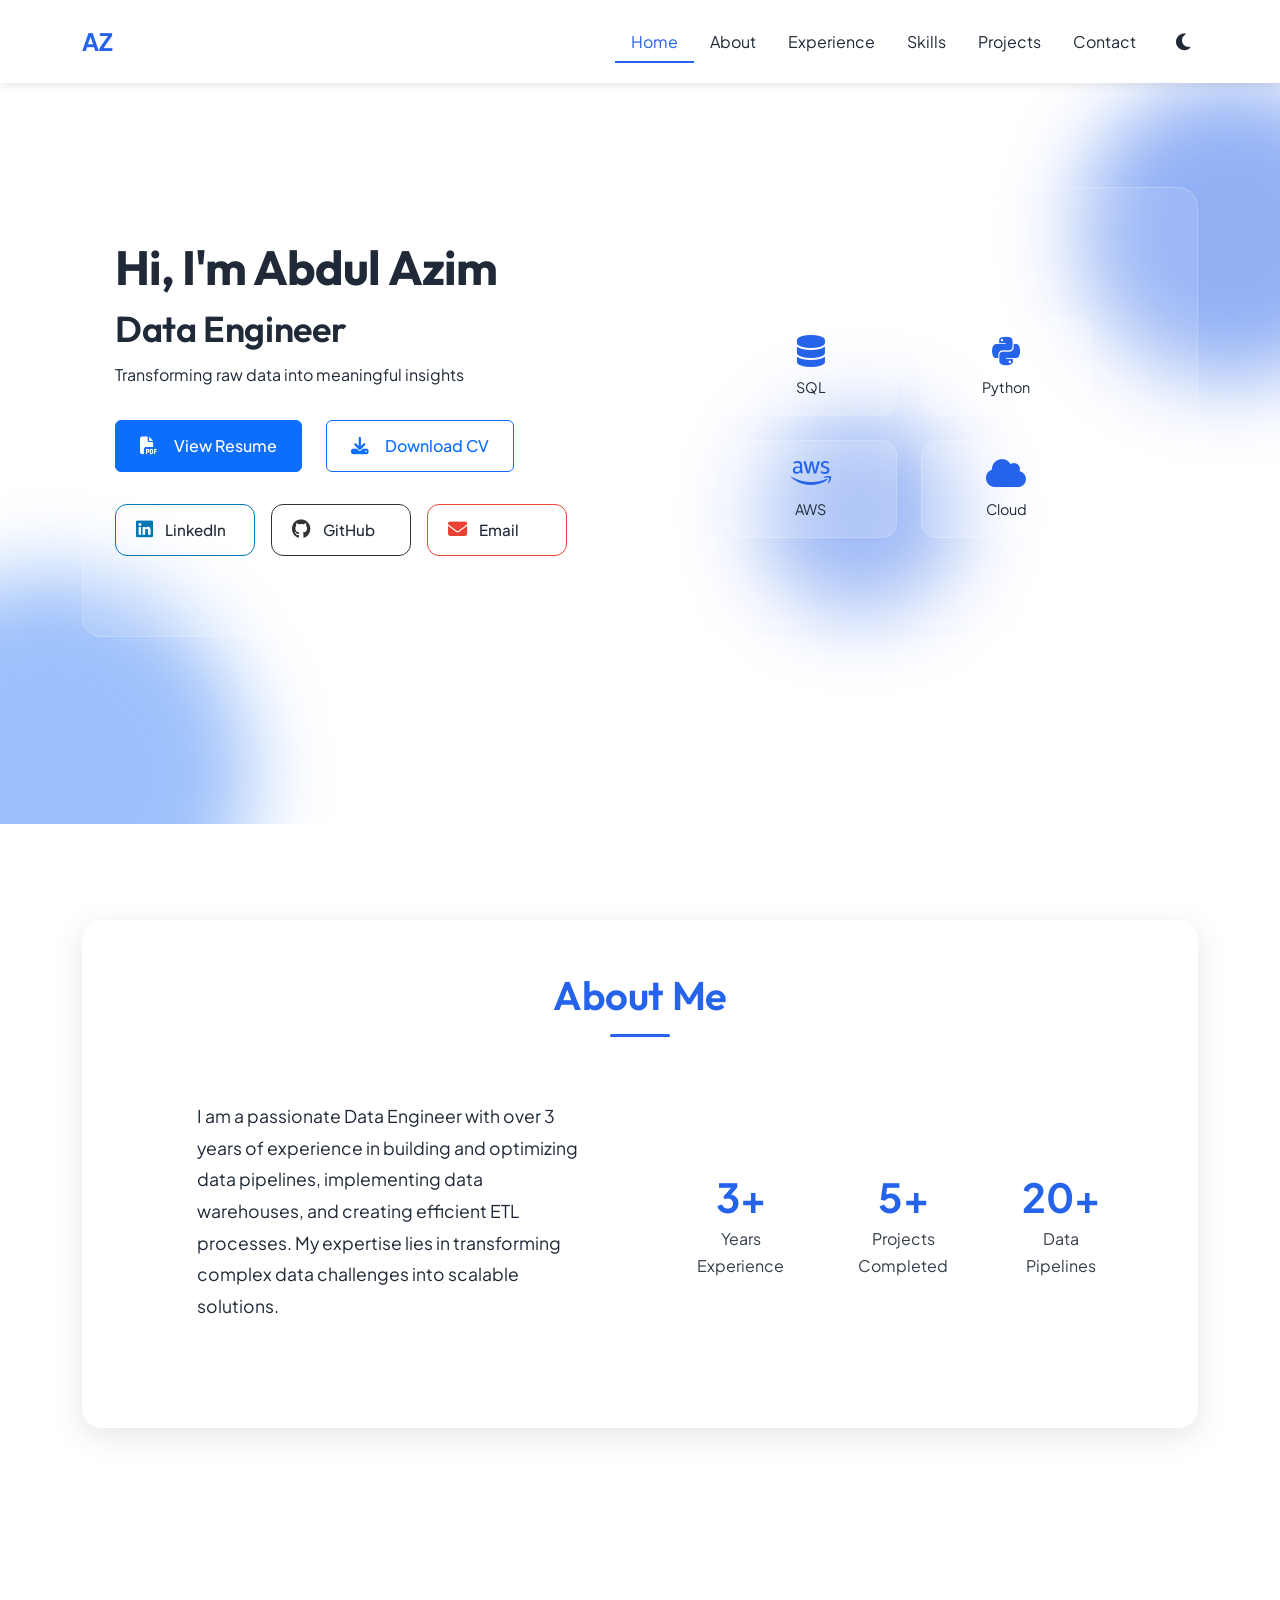
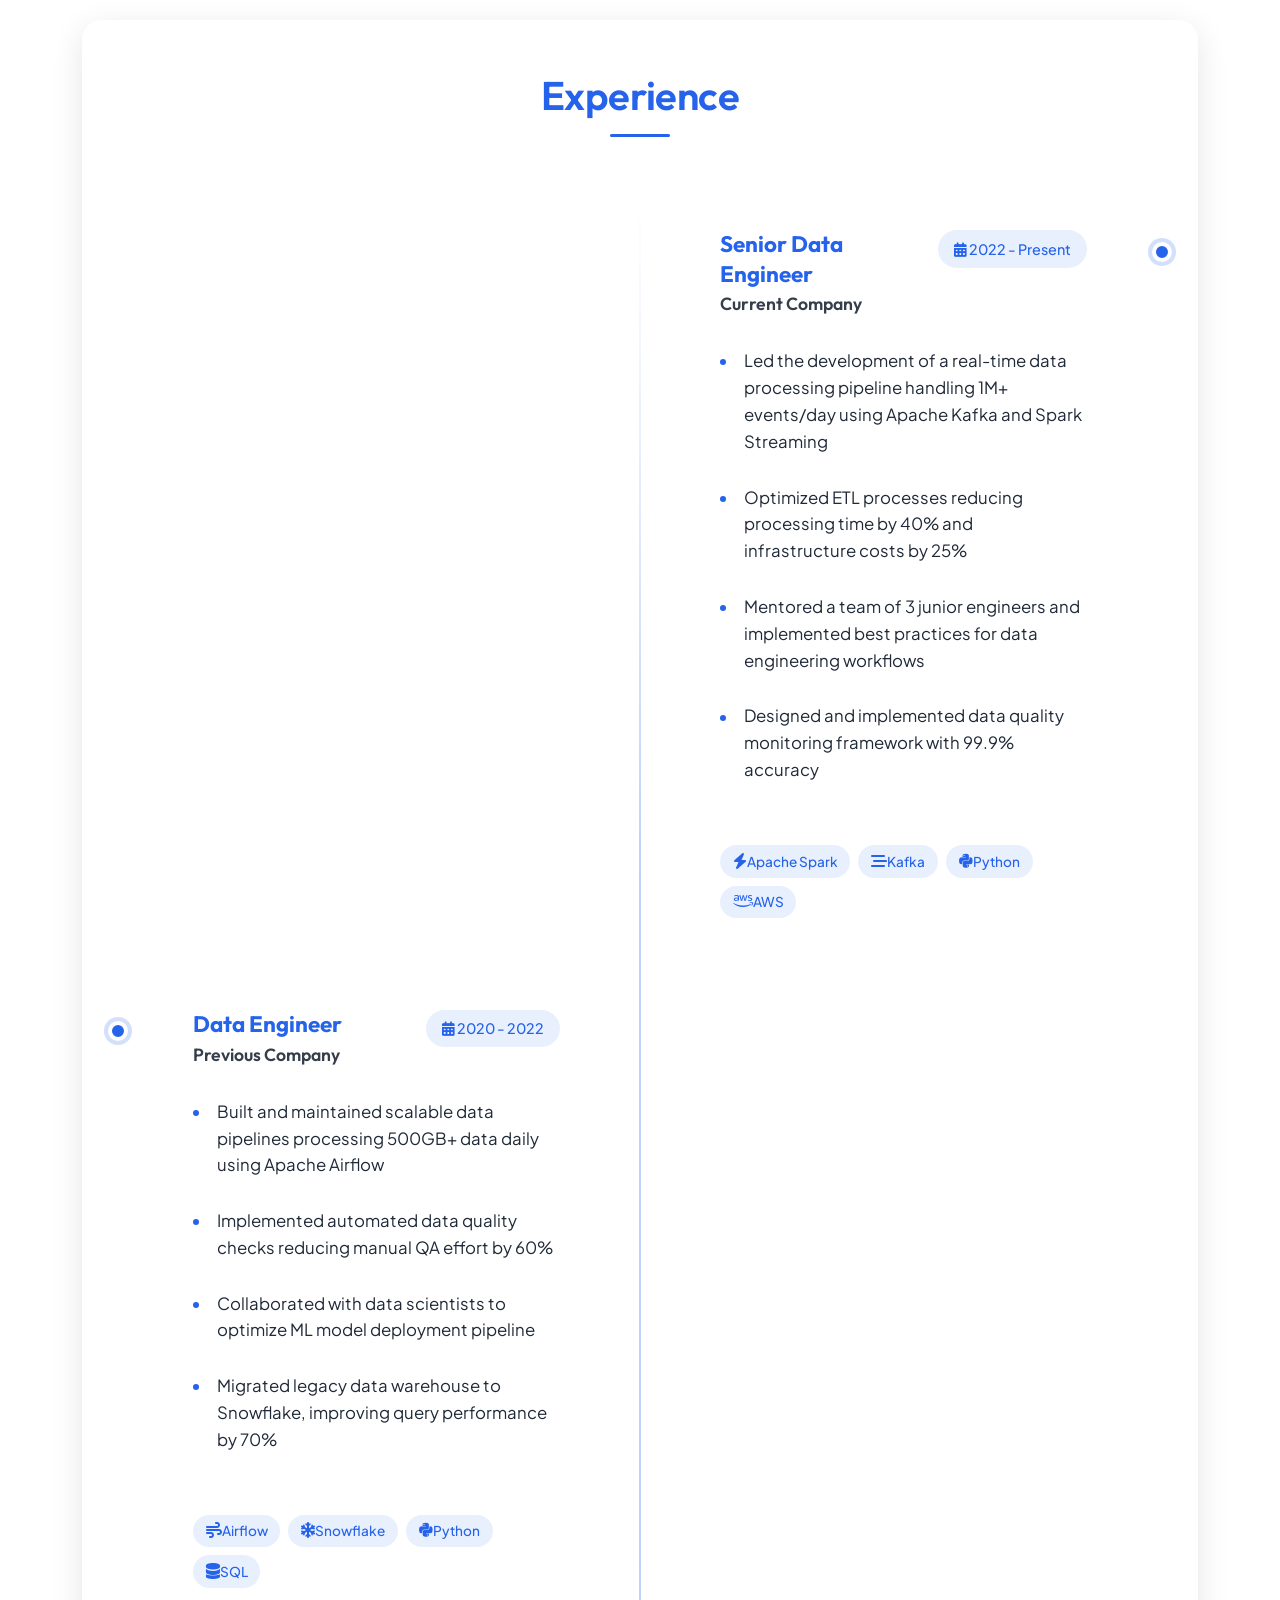
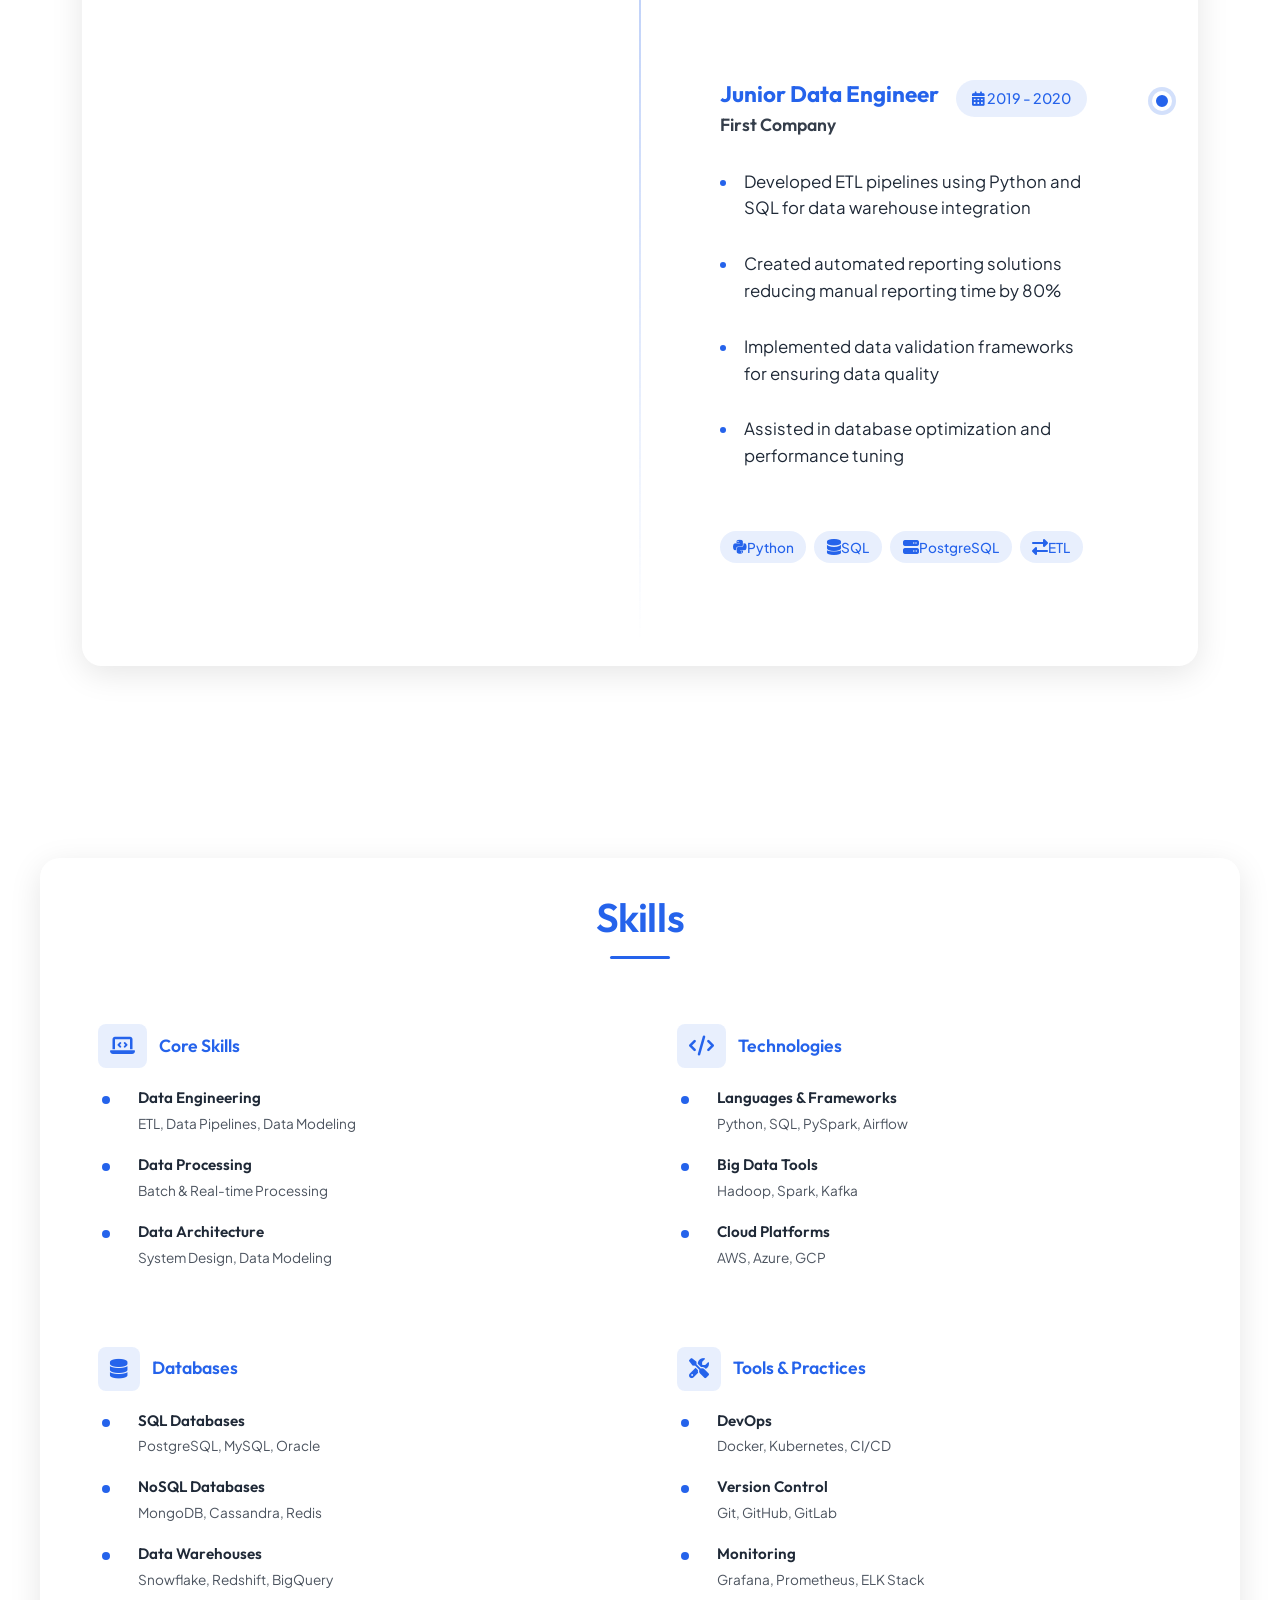
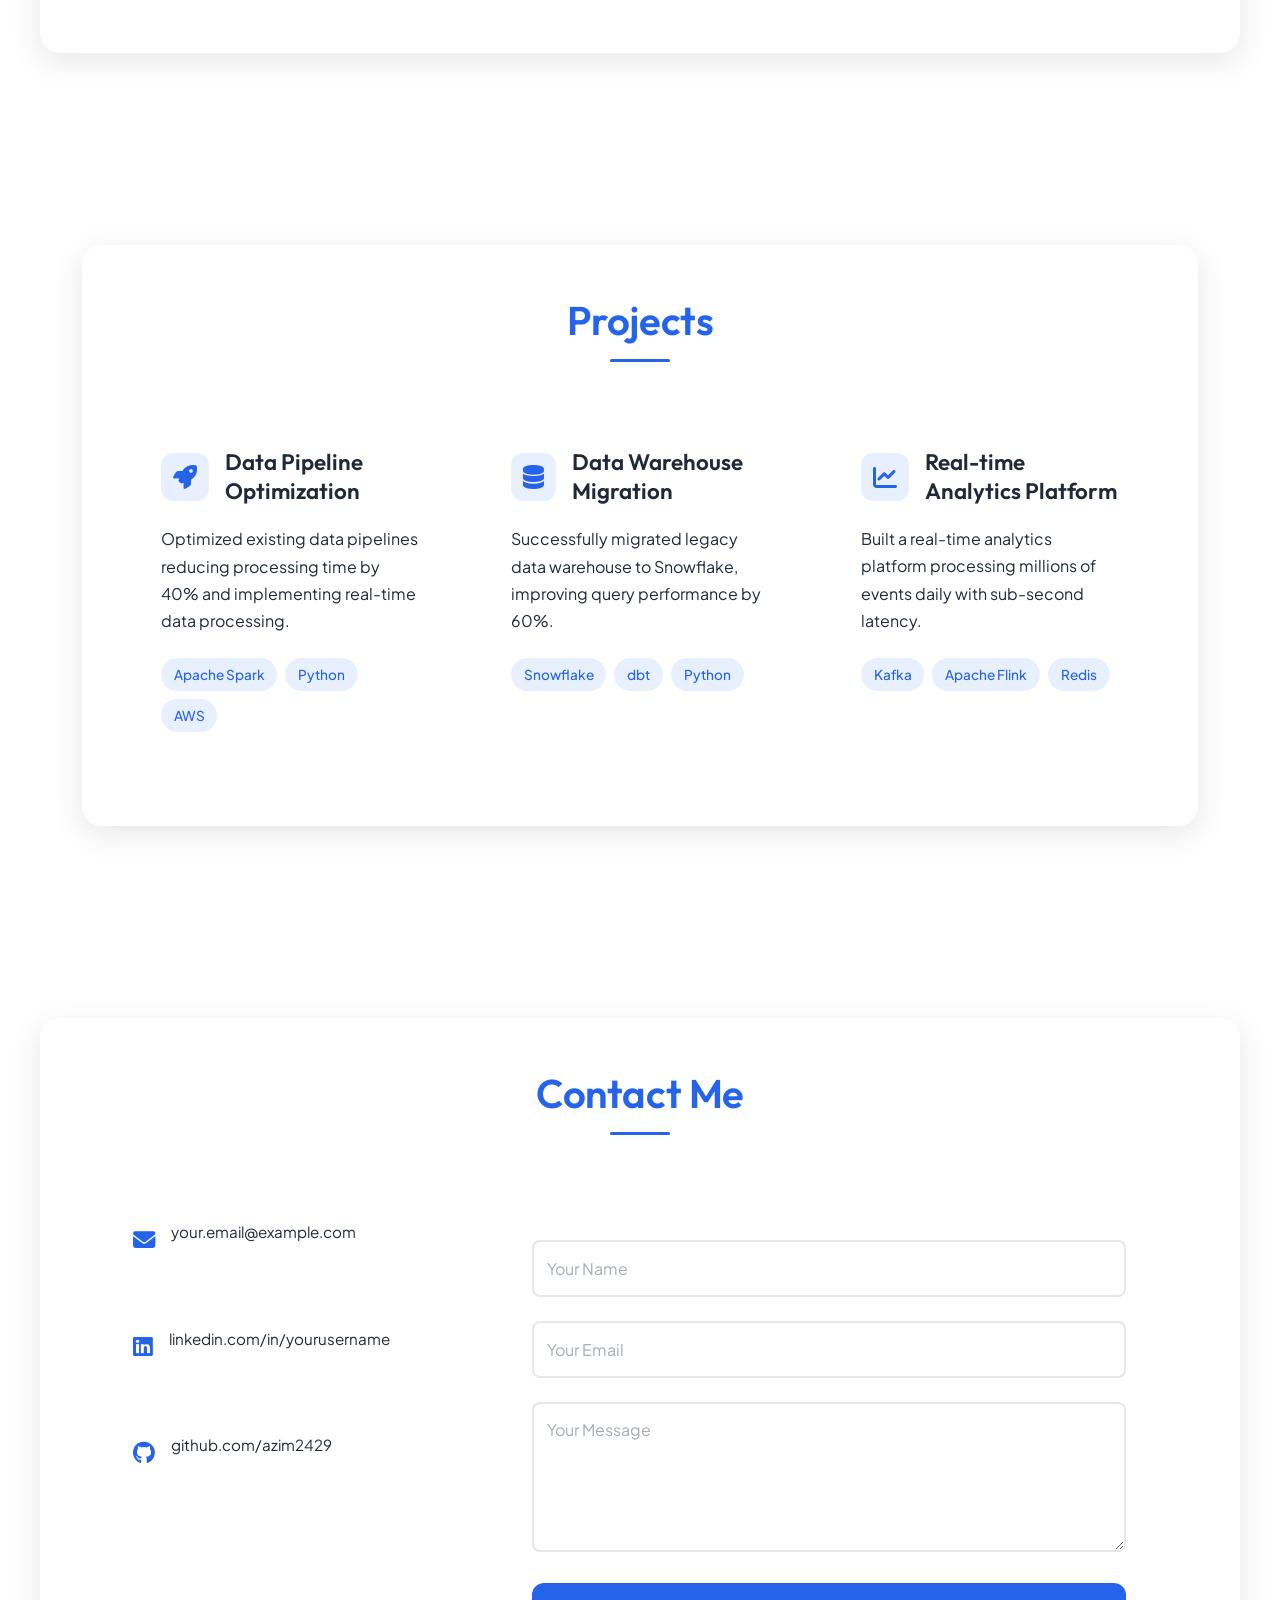
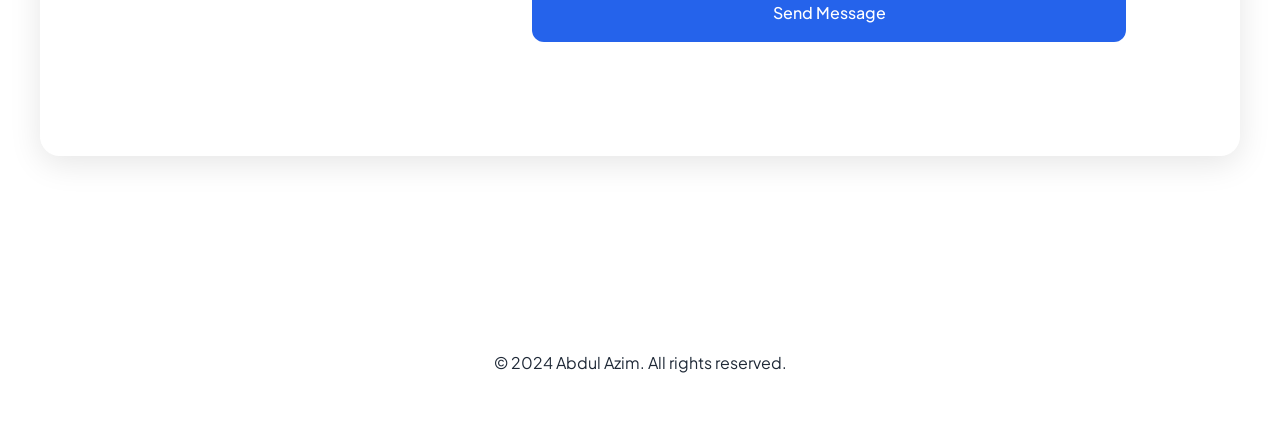
==== commit ed6564c3: "Added Resume" ====
--- a/index.html
+++ b/index.html
@@ -84,8 +84,12 @@
                             <h2 class="animate-text-delay-1">Data Engineer</h2>
                             <p class="animate-text-delay-2">Transforming raw data into meaningful insights</p>
                             <div class="hero-buttons">
-                                <a href="#projects" class="btn btn-primary">View Projects</a>
-                                <a href="#contact" class="btn btn-outline-primary">Get in Touch</a>
+                                <button class="btn btn-primary me-2" data-bs-toggle="modal" data-bs-target="#resumeModal">
+                                    <i class="fas fa-file-pdf me-2"></i>View Resume
+                                </button>
+                                <a href="/assets/Abdul_Azim_Data_Egnineer_2YOE.pdf" download class="btn btn-outline-primary">
+                                    <i class="fas fa-download me-2"></i>Download CV
+                                </a>
                             </div>
                             <div class="social-links">
                                 <a href="https://linkedin.com/in/yourusername" target="_blank" class="social-btn linkedin">
@@ -140,6 +144,29 @@
         </div>
     </section>
 
+    <!-- Resume Modal -->
+    <div class="modal fade" id="resumeModal" tabindex="-1" aria-labelledby="resumeModalLabel" aria-hidden="true">
+        <div class="modal-dialog modal-xl modal-fullscreen-lg-down">
+            <div class="modal-content">
+                <div class="modal-header">
+                    <h5 class="modal-title" id="resumeModalLabel">My Resume</h5>
+                    <button type="button" class="btn-close" data-bs-dismiss="modal" aria-label="Close"></button>
+                </div>
+                <div class="modal-body p-0">
+                    <div class="ratio ratio-1x1">
+                        <iframe src="/assets/Abdul_Azim_Data_Egnineer_2YOE.pdf" frameborder="0"></iframe>
+                    </div>
+                </div>
+                <div class="modal-footer">
+                    <a href="/assets/Abdul_Azim_Data_Egnineer_2YOE.pdf" download class="btn btn-primary">
+                        <i class="fas fa-download me-2"></i>Download Resume
+                    </a>
+                    <button type="button" class="btn btn-secondary" data-bs-dismiss="modal">Close</button>
+                </div>
+            </div>
+        </div>
+    </div>
+
     <!-- About Section -->
     <section id="about" class="about">
         <div class="container">
--- a/styles/main.css
+++ b/styles/main.css
@@ -2338,4 +2338,96 @@
     .section-glass {
         padding: 2rem 1.5rem;
     }
+}
+
+/* Resume Modal Styles */
+.modal-content {
+    background: var(--glass-bg);
+    backdrop-filter: blur(10px);
+    border: 1px solid var(--glass-border);
+}
+
+.modal-header {
+    border-bottom: 1px solid var(--glass-border);
+    padding: 1.5rem;
+}
+
+.modal-footer {
+    border-top: 1px solid var(--glass-border);
+    padding: 1.5rem;
+}
+
+.modal-title {
+    color: var(--text-color);
+    font-weight: 600;
+}
+
+.btn-close {
+    color: var(--text-color);
+}
+
+.modal-body iframe {
+    width: 100%;
+    height: 85vh;
+    border: none;
+    background: white;
+}
+
+/* Hero Button Styles */
+.hero-buttons {
+    display: flex;
+    gap: 1rem;
+    margin-bottom: 2rem;
+    justify-content: center;
+}
+
+@media (min-width: 992px) {
+    .hero-buttons {
+        justify-content: flex-start;
+    }
+}
+
+.hero-buttons .btn {
+    padding: 0.8rem 1.5rem;
+    font-weight: 500;
+    display: inline-flex;
+    align-items: center;
+    gap: 0.5rem;
+    transition: all 0.3s cubic-bezier(0.4, 0, 0.2, 1);
+}
+
+.hero-buttons .btn:hover {
+    transform: translateY(-2px);
+    box-shadow: 0 10px 20px var(--glass-shadow);
+}
+
+.hero-buttons .btn i {
+    font-size: 1.1rem;
+}
+
+/* Dark theme adjustments */
+[data-theme="dark"] .modal-content {
+    background: rgba(31, 41, 55, 0.95);
+}
+
+[data-theme="dark"] .modal-header,
+[data-theme="dark"] .modal-footer {
+    border-color: rgba(255, 255, 255, 0.1);
+}
+
+/* Mobile adjustments */
+@media (max-width: 768px) {
+    .hero-buttons {
+        flex-direction: column;
+        width: 100%;
+    }
+
+    .hero-buttons .btn {
+        width: 100%;
+        justify-content: center;
+    }
+
+    .modal-dialog {
+        margin: 0.5rem;
+    }
 }
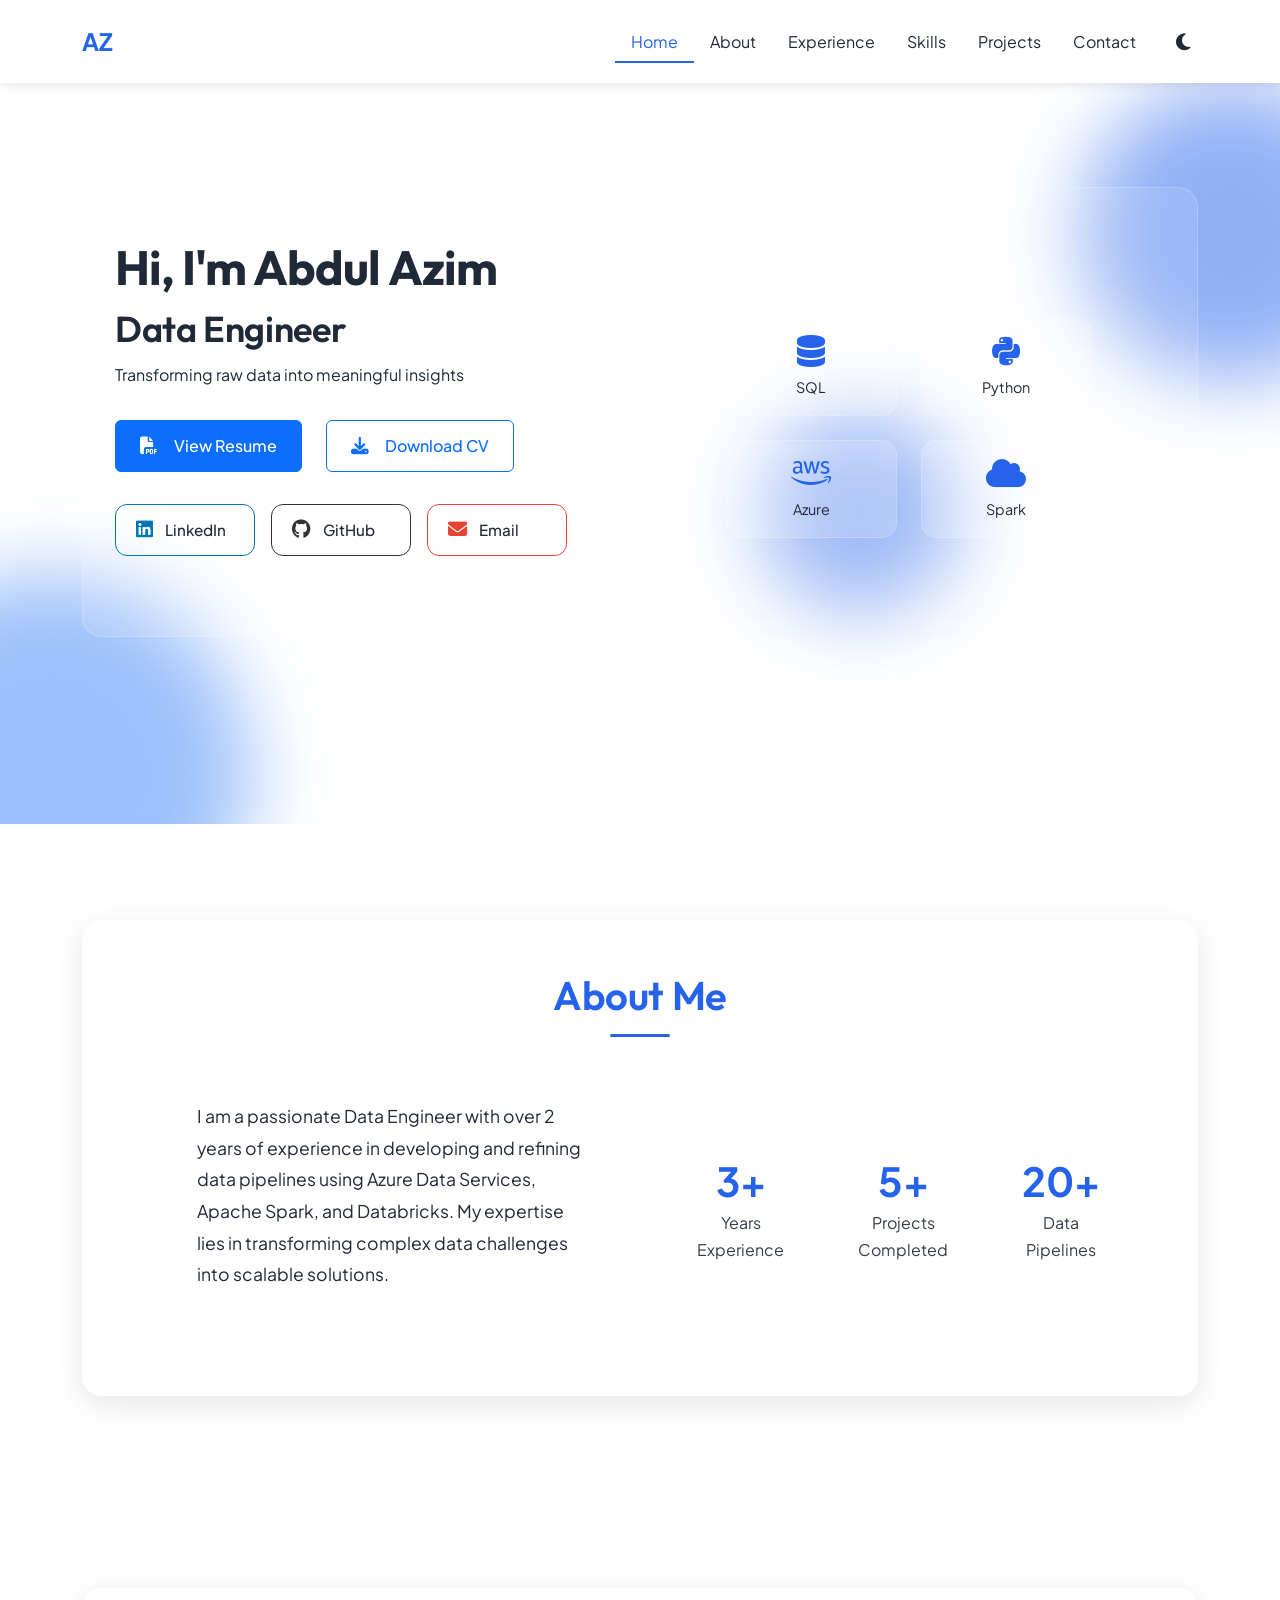
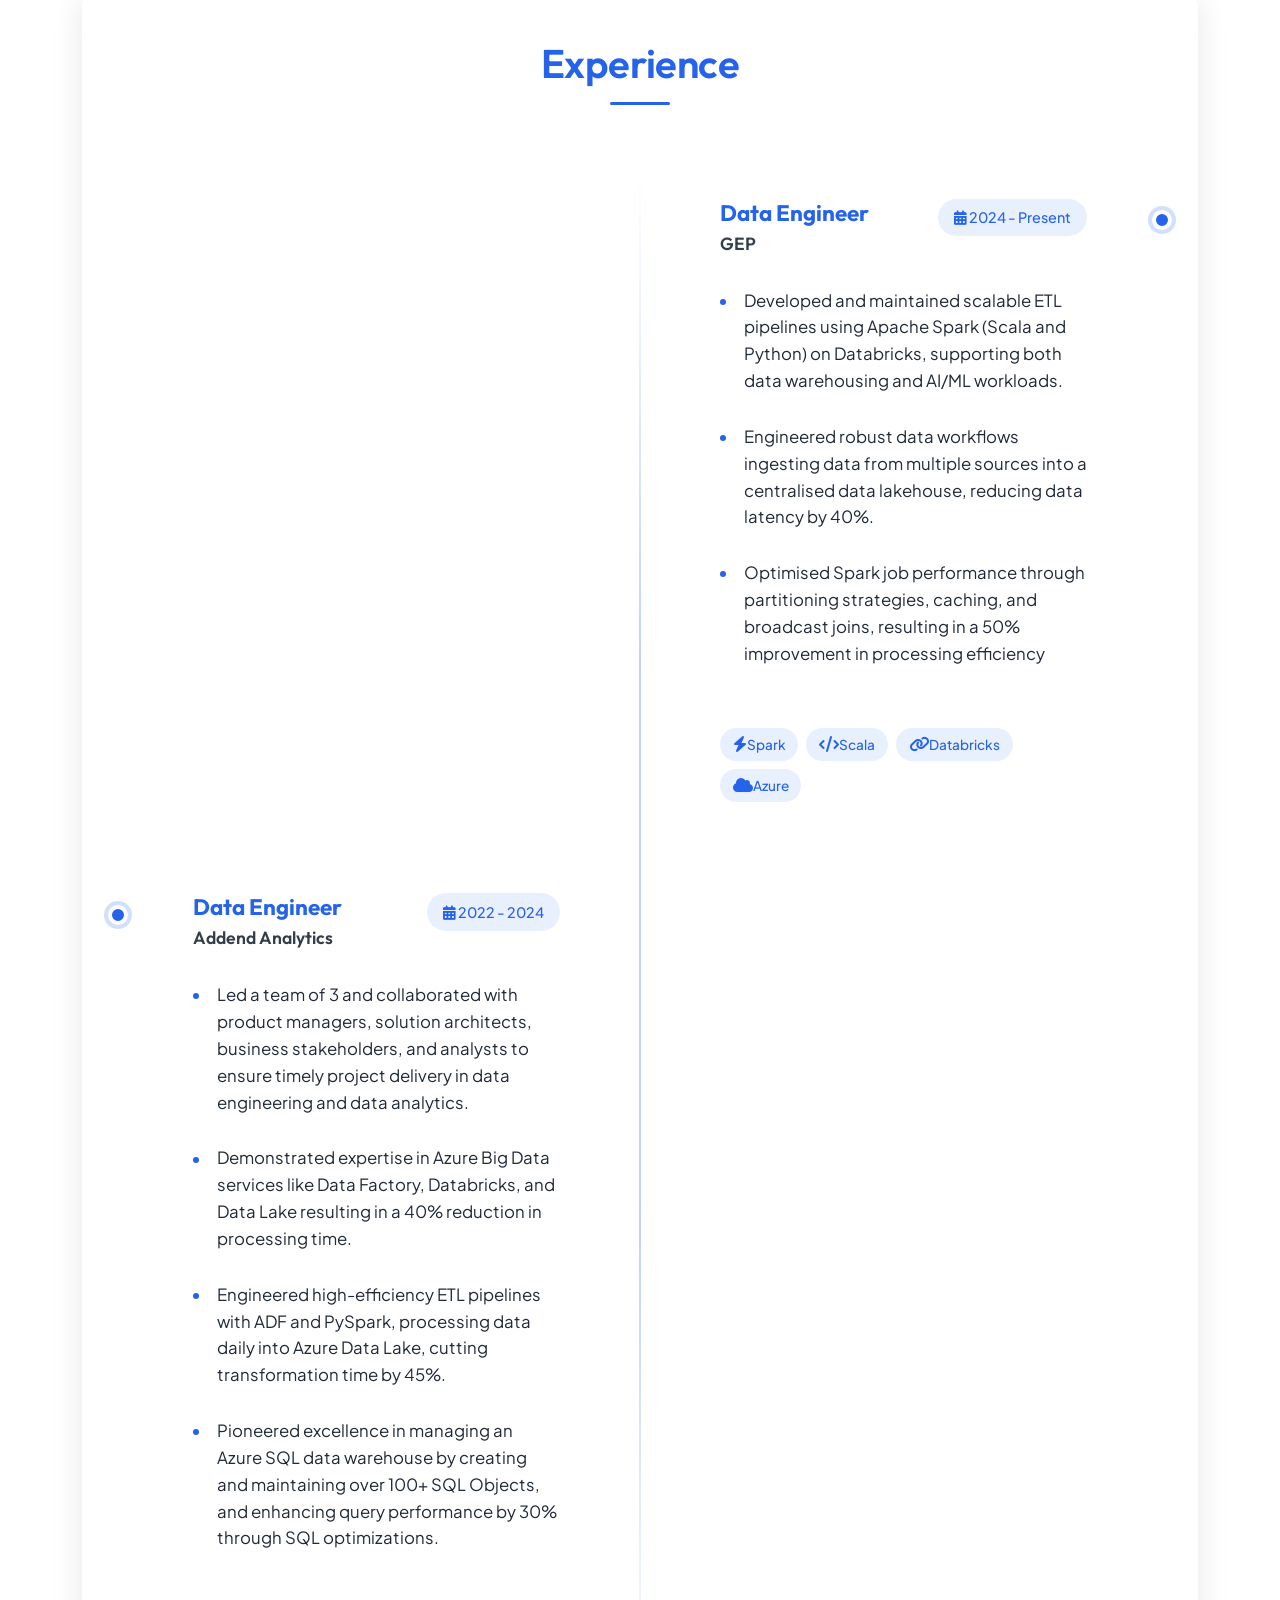
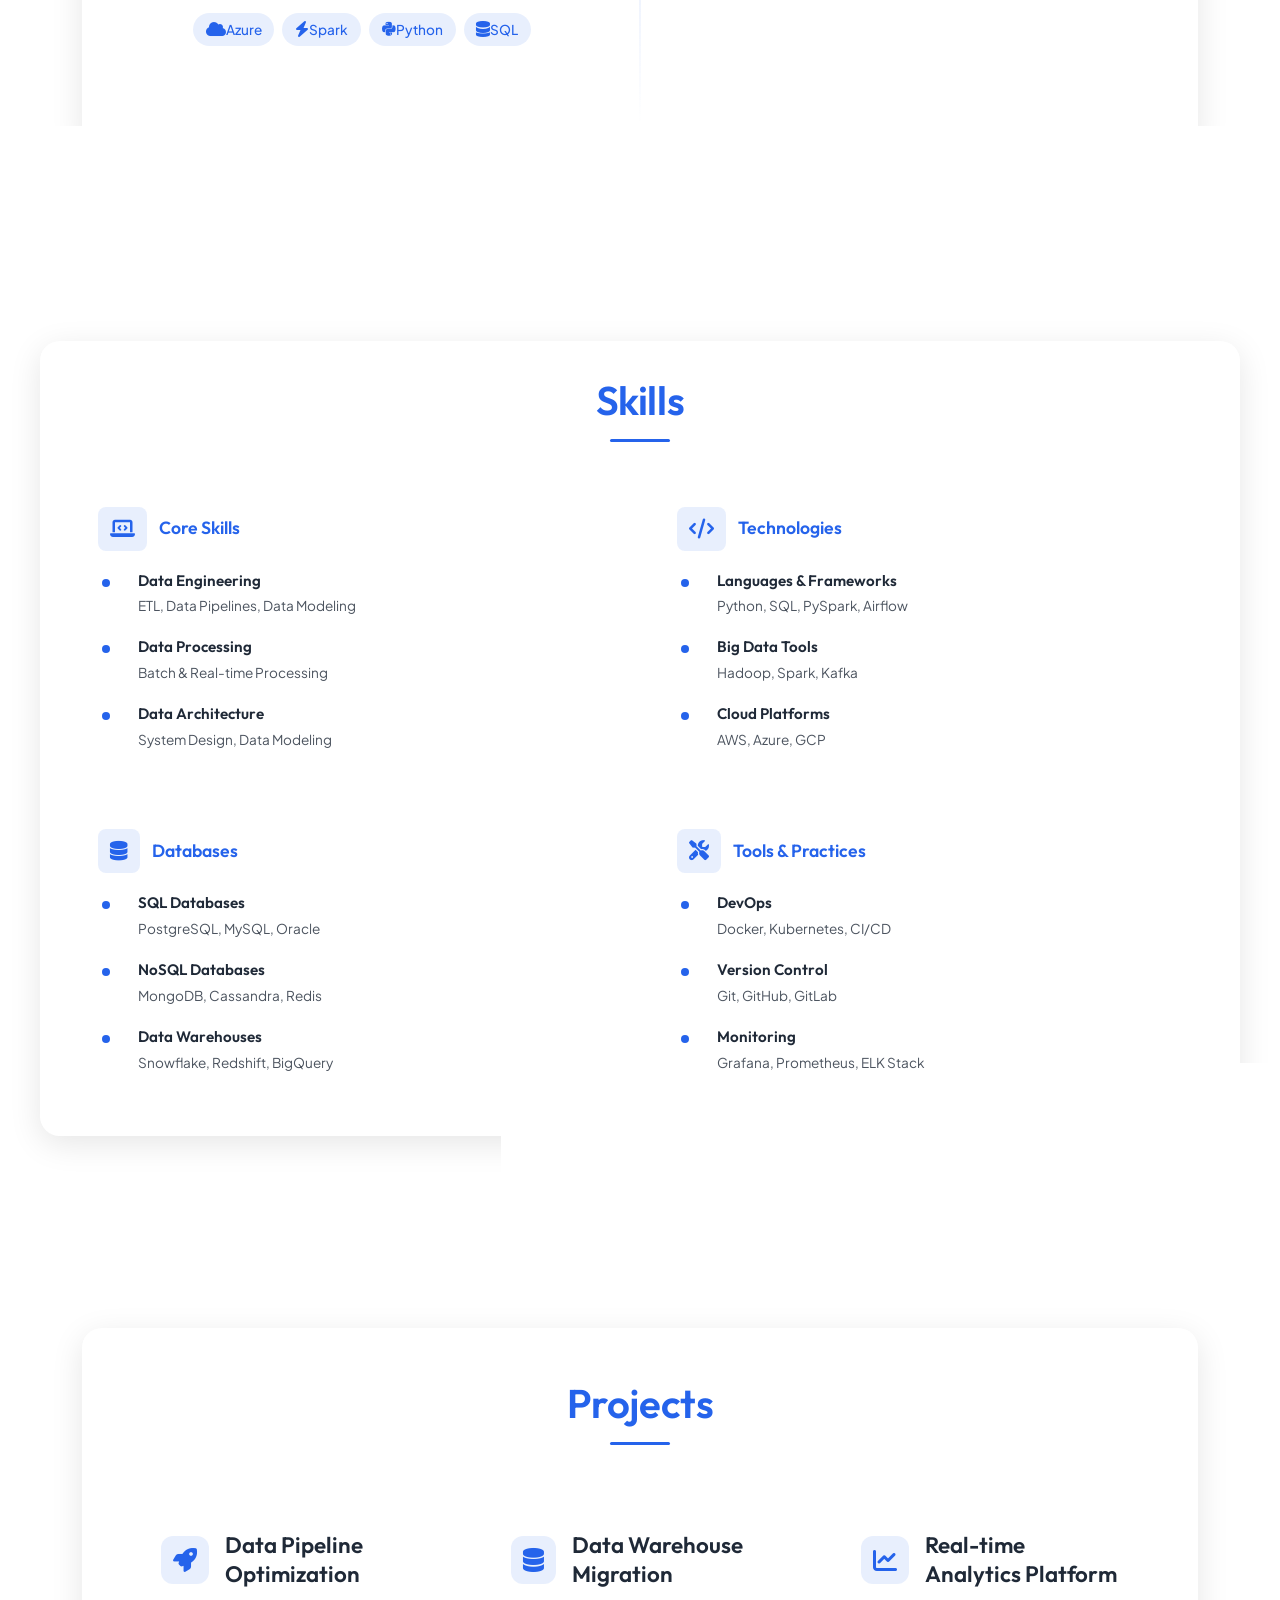
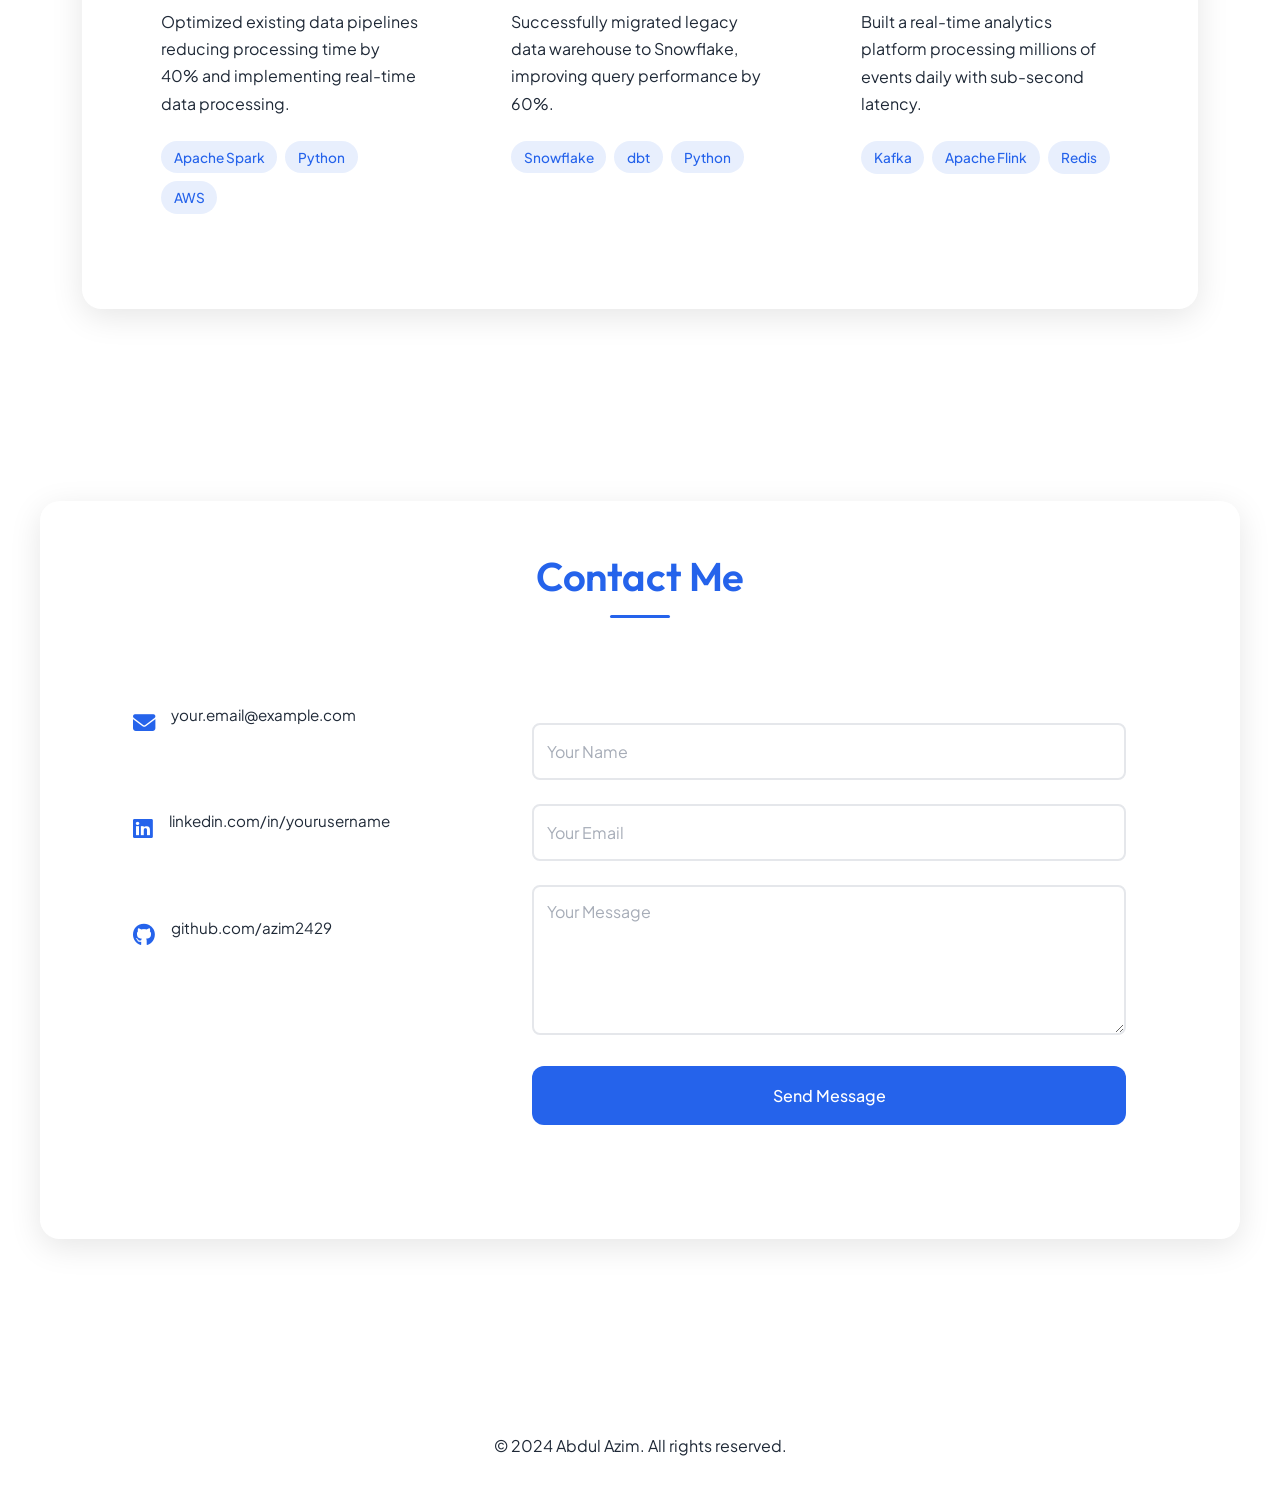
==== commit 9f2b4688: "Update resume and info" ====
--- a/index.html
+++ b/index.html
@@ -87,12 +87,12 @@
                                 <button class="btn btn-primary me-2" data-bs-toggle="modal" data-bs-target="#resumeModal">
                                     <i class="fas fa-file-pdf me-2"></i>View Resume
                                 </button>
-                                <a href="/assets/Abdul_Azim_Data_Egnineer_2YOE.pdf" download class="btn btn-outline-primary">
+                                <a href="/assets/Abdul_Azim_Data_Egnineer_3YOE.pdf" download class="btn btn-outline-primary">
                                     <i class="fas fa-download me-2"></i>Download CV
                                 </a>
                             </div>
                             <div class="social-links">
-                                <a href="https://linkedin.com/in/yourusername" target="_blank" class="social-btn linkedin">
+                                <a href="https://linkedin.com/in/azim-abdul" target="_blank" class="social-btn linkedin">
                                     <i class="fab fa-linkedin"></i>
                                     <span>LinkedIn</span>
                                 </a>
@@ -100,7 +100,7 @@
                                     <i class="fab fa-github"></i>
                                     <span>GitHub</span>
                                 </a>
-                                <a href="mailto:your.email@example.com" class="social-btn email">
+                                <a href="mailto:abdulazim040@gmail.com" class="social-btn email">
                                     <i class="fas fa-envelope"></i>
                                     <span>Email</span>
                                 </a>
@@ -126,13 +126,13 @@
                                     <div class="col-6" style="--delay: 0.4s;">
                                         <div class="tech-item">
                                             <i class="fab fa-aws"></i>
-                                            <span>AWS</span>
+                                            <span>Azure</span>
                                         </div>
                                     </div>
                                     <div class="col-6" style="--delay: 0.6s;">
                                         <div class="tech-item">
                                             <i class="fas fa-cloud"></i>
-                                            <span>Cloud</span>
+                                            <span>Spark</span>
                                         </div>
                                     </div>
                                 </div>
@@ -154,11 +154,11 @@
                 </div>
                 <div class="modal-body p-0">
                     <div class="ratio ratio-1x1">
-                        <iframe src="/assets/Abdul_Azim_Data_Egnineer_2YOE.pdf" frameborder="0"></iframe>
+                        <iframe src="/assets/Abdul_Azim_Data_Egnineer_3YOE.pdf" frameborder="0"></iframe>
                     </div>
                 </div>
                 <div class="modal-footer">
-                    <a href="/assets/Abdul_Azim_Data_Egnineer_2YOE.pdf" download class="btn btn-primary">
+                    <a href="/assets/Abdul_Azim_Data_Egnineer_3YOE.pdf" download class="btn btn-primary">
                         <i class="fas fa-download me-2"></i>Download Resume
                     </a>
                     <button type="button" class="btn btn-secondary" data-bs-dismiss="modal">Close</button>
@@ -176,7 +176,8 @@
                     <div class="row justify-content-center">
                         <div class="col-lg-10">
                             <div class="about-text animate-text-delay-1">
-                                <p>I am a passionate Data Engineer with over 3 years of experience in building and optimizing data pipelines, implementing data warehouses, and creating efficient ETL processes. My expertise lies in transforming complex data challenges into scalable solutions.</p>
+                                <p>I am a passionate Data Engineer with over 2 years of experience in developing and refining data pipelines using Azure Data Services,
+                                    Apache Spark, and Databricks. My expertise lies in transforming complex data challenges into scalable solutions.</p>
                             </div>
                         </div>
                     </div>
@@ -209,25 +210,27 @@
                         <div class="timeline-content">
                             <div class="timeline-header">
                                 <div class="timeline-title">
-                                    <h3>Senior Data Engineer</h3>
-                                    <h4>Current Company</h4>
+                                    <h3>Data Engineer</h3>
+                                    <h4>GEP</h4>
                                 </div>
                                 <div class="date">
                                     <i class="fas fa-calendar-alt"></i>
-                                    2022 - Present
+                                    2024 - Present
                                 </div>
                             </div>
                             <ul>
-                                <li>Led the development of a real-time data processing pipeline handling 1M+ events/day using Apache Kafka and Spark Streaming</li>
-                                <li>Optimized ETL processes reducing processing time by 40% and infrastructure costs by 25%</li>
-                                <li>Mentored a team of 3 junior engineers and implemented best practices for data engineering workflows</li>
-                                <li>Designed and implemented data quality monitoring framework with 99.9% accuracy</li>
+                                <li>Developed and maintained scalable ETL pipelines using Apache Spark (Scala and Python) on Databricks, supporting
+                                    both data warehousing and AI/ML workloads.</li>
+                                <li>Engineered robust data workflows ingesting data from multiple sources into a centralised data lakehouse, reducing data
+                                    latency by 40%.</li>
+                                <li>Optimised Spark job performance through partitioning strategies, caching, and broadcast joins, resulting in a 50%
+                                    improvement in processing efficiency</li>
                             </ul>
                             <div class="tech-tags">
-                                <span><i class="fas fa-bolt"></i>Apache Spark</span>
-                                <span><i class="fas fa-stream"></i>Kafka</span>
-                                <span><i class="fab fa-python"></i>Python</span>
-                                <span><i class="fab fa-aws"></i>AWS</span>
+                                <span><i class="fas fa-bolt"></i>Spark</span>
+                                <span><i class="fas fa-code"></i>Scala</span>
+                                <span><i class="fas fa-link"></i>Databricks</span>
+                                <span><i class="fas fa-cloud"></i>Azure</span>
                             </div>
                         </div>
                     </div>
@@ -236,50 +239,28 @@
                             <div class="timeline-header">
                                 <div class="timeline-title">
                                     <h3>Data Engineer</h3>
-                                    <h4>Previous Company</h4>
+                                    <h4>Addend Analytics</h4>
                                 </div>
                                 <div class="date">
                                     <i class="fas fa-calendar-alt"></i>
-                                    2020 - 2022
+                                    2022 - 2024
                                 </div>
                             </div>
                             <ul>
-                                <li>Built and maintained scalable data pipelines processing 500GB+ data daily using Apache Airflow</li>
-                                <li>Implemented automated data quality checks reducing manual QA effort by 60%</li>
-                                <li>Collaborated with data scientists to optimize ML model deployment pipeline</li>
-                                <li>Migrated legacy data warehouse to Snowflake, improving query performance by 70%</li>
+                                <li>Led a team of 3 and collaborated with product managers, solution architects, business stakeholders, and analysts to
+                                    ensure timely project delivery in data engineering and data analytics.</li>
+                                <li>Demonstrated expertise in Azure Big Data services like Data Factory, Databricks, and Data Lake resulting in a
+                                    40% reduction in processing time.</li>
+                                <li>Engineered high-efficiency ETL pipelines with ADF and PySpark, processing data daily into Azure Data Lake,
+                                    cutting transformation time by 45%.</li>
+                                <li>Pioneered excellence in managing an Azure SQL data warehouse by creating and maintaining over 100+ SQL
+                                    Objects, and enhancing query performance by 30% through SQL optimizations.</li>
                             </ul>
                             <div class="tech-tags">
-                                <span><i class="fas fa-wind"></i>Airflow</span>
-                                <span><i class="fas fa-snowflake"></i>Snowflake</span>
+                                <span><i class="fas fa-cloud"></i>Azure</span>
+                                <span><i class="fas fa-bolt"></i>Spark</span>
                                 <span><i class="fab fa-python"></i>Python</span>
                                 <span><i class="fas fa-database"></i>SQL</span>
-                            </div>
-                        </div>
-                    </div>
-                    <div class="timeline-item animate-text-delay-3">
-                        <div class="timeline-content">
-                            <div class="timeline-header">
-                                <div class="timeline-title">
-                                    <h3>Junior Data Engineer</h3>
-                                    <h4>First Company</h4>
-                                </div>
-                                <div class="date">
-                                    <i class="fas fa-calendar-alt"></i>
-                                    2019 - 2020
-                                </div>
-                            </div>
-                            <ul>
-                                <li>Developed ETL pipelines using Python and SQL for data warehouse integration</li>
-                                <li>Created automated reporting solutions reducing manual reporting time by 80%</li>
-                                <li>Implemented data validation frameworks for ensuring data quality</li>
-                                <li>Assisted in database optimization and performance tuning</li>
-                            </ul>
-                            <div class="tech-tags">
-                                <span><i class="fab fa-python"></i>Python</span>
-                                <span><i class="fas fa-database"></i>SQL</span>
-                                <span><i class="fas fa-server"></i>PostgreSQL</span>
-                                <span><i class="fas fa-exchange-alt"></i>ETL</span>
                             </div>
                         </div>
                     </div>
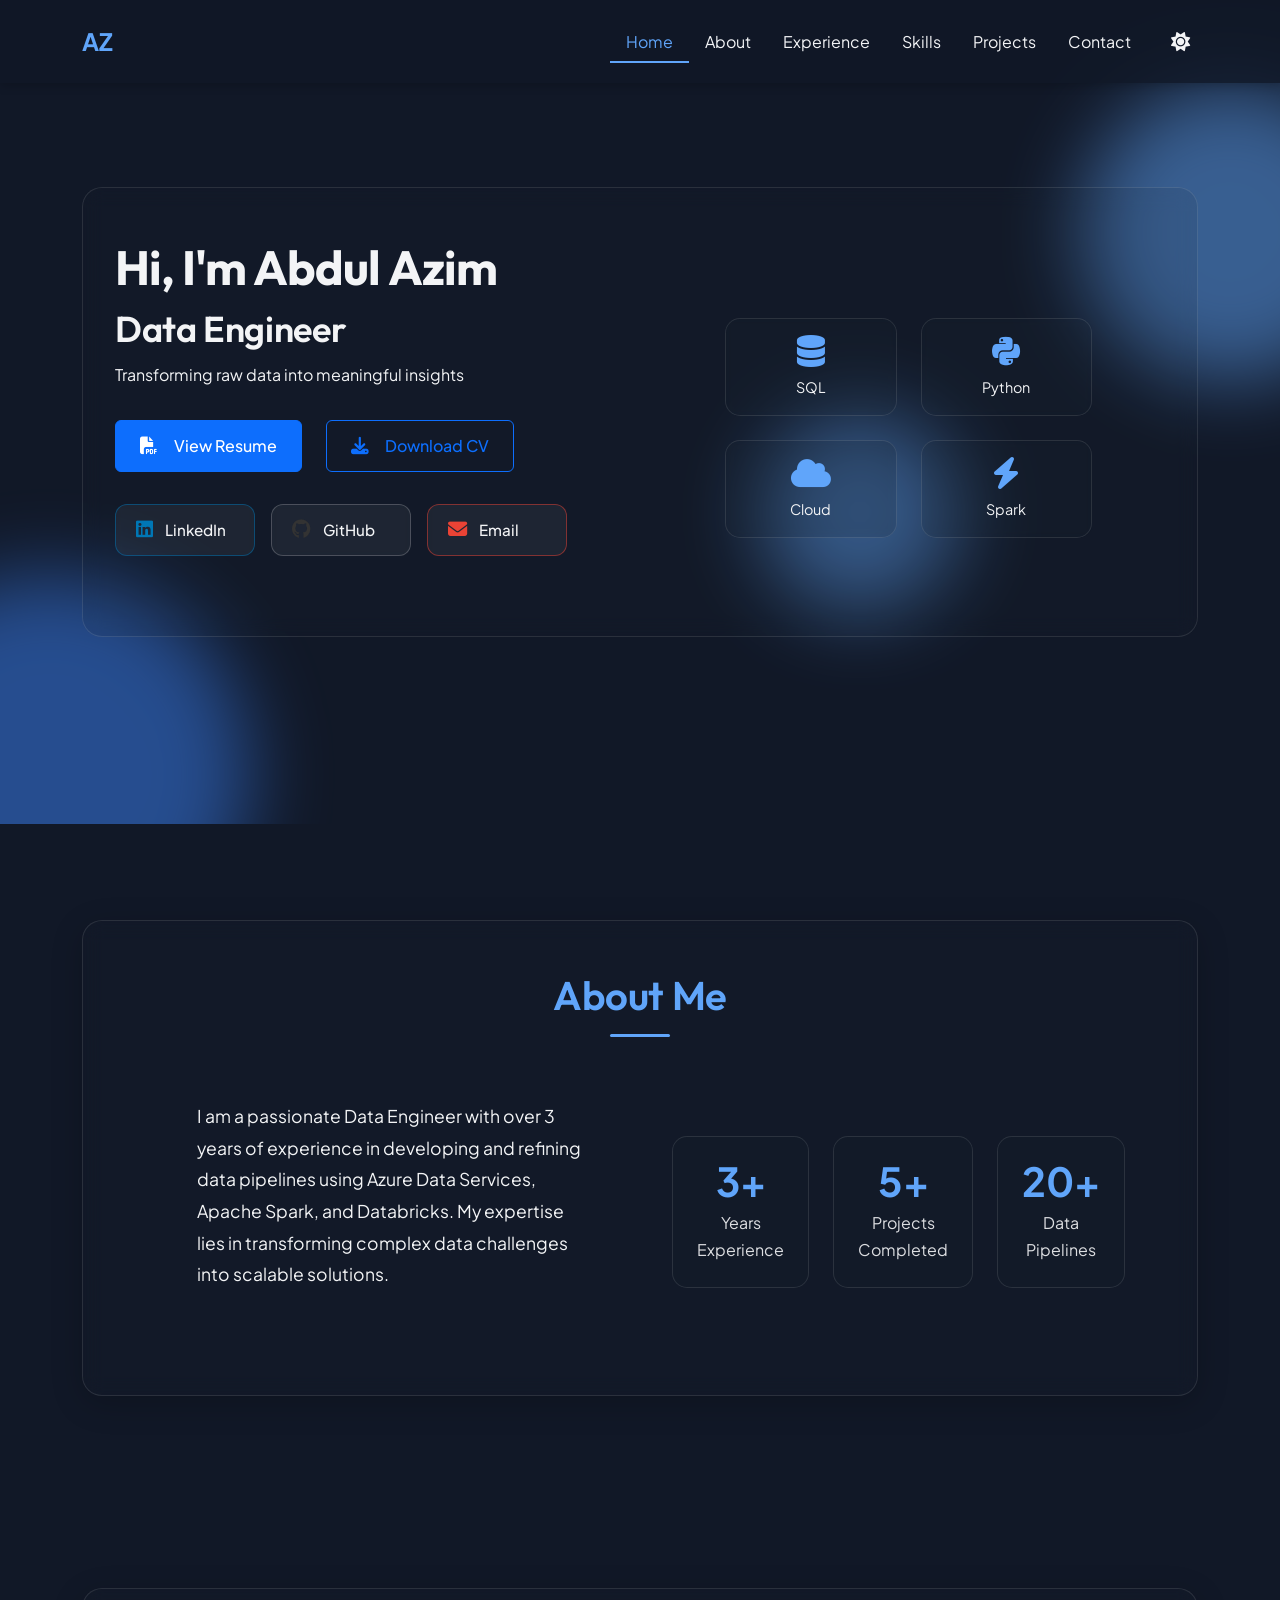
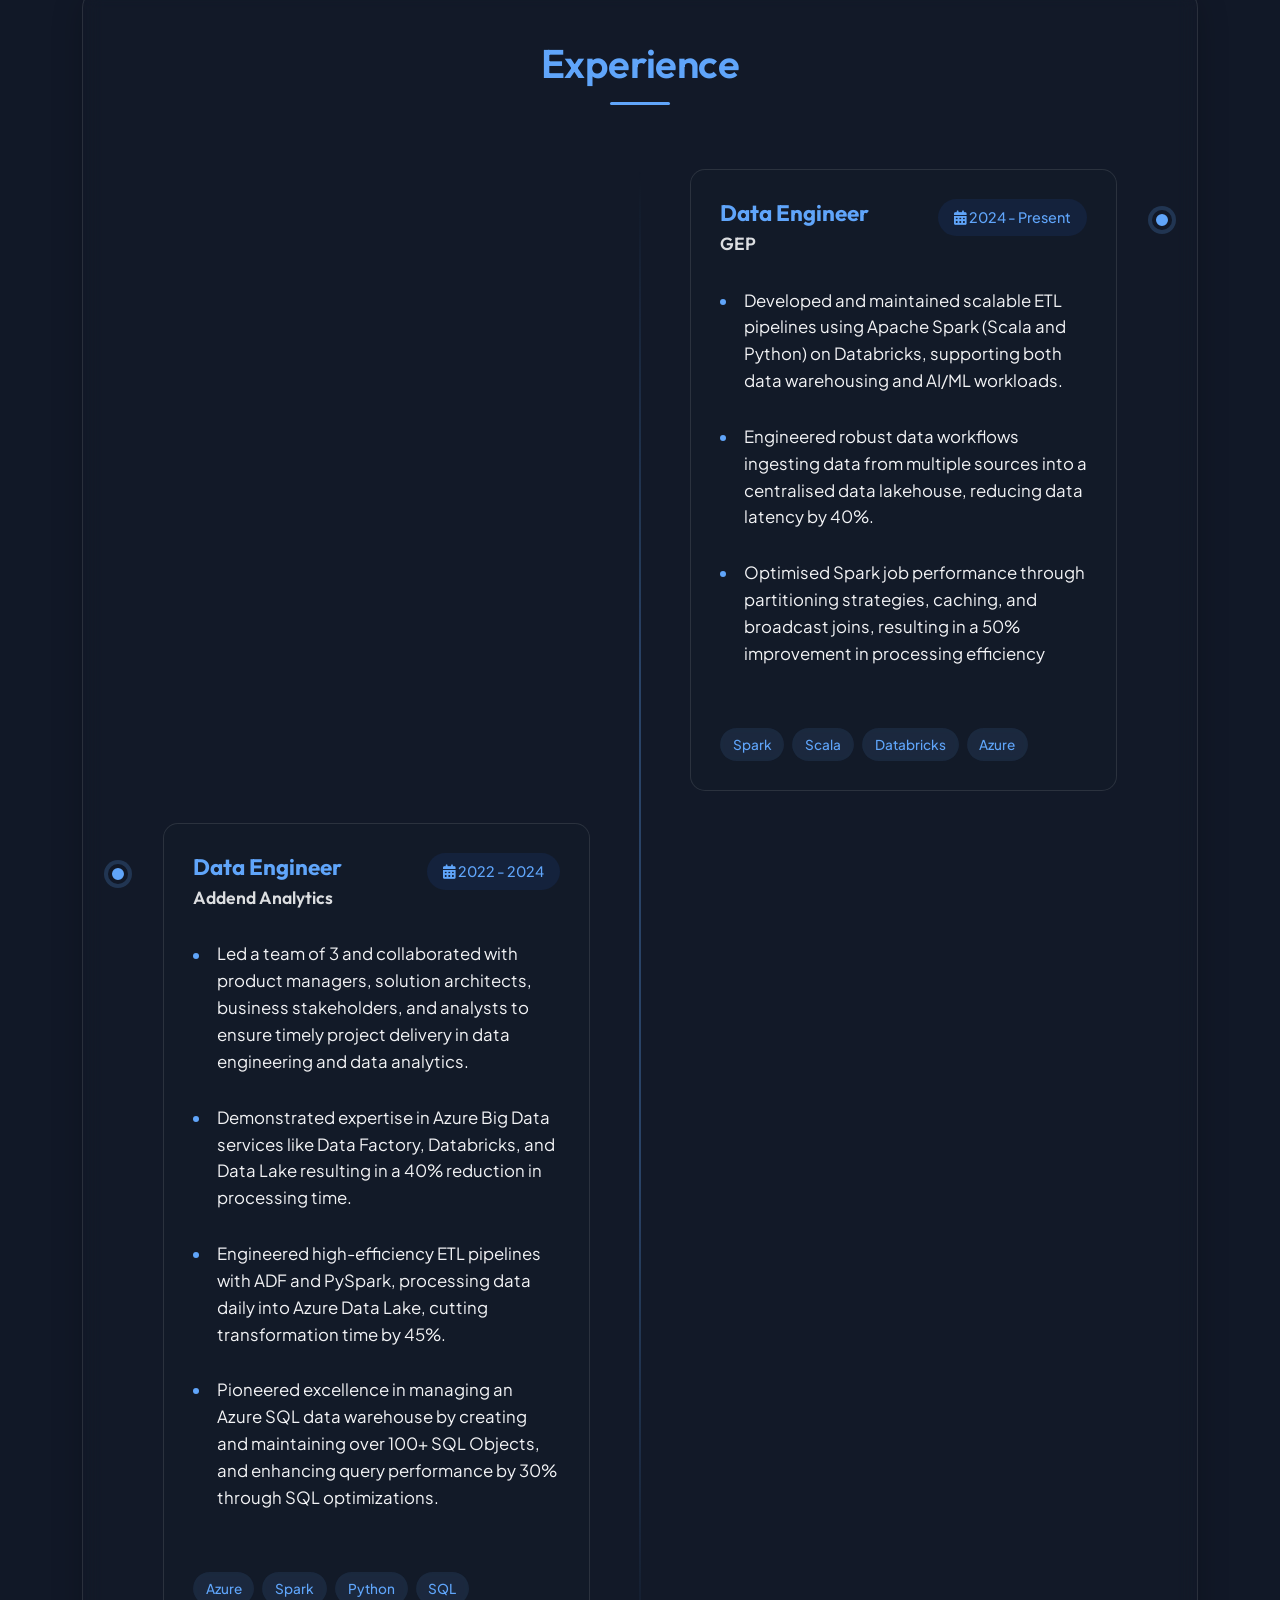
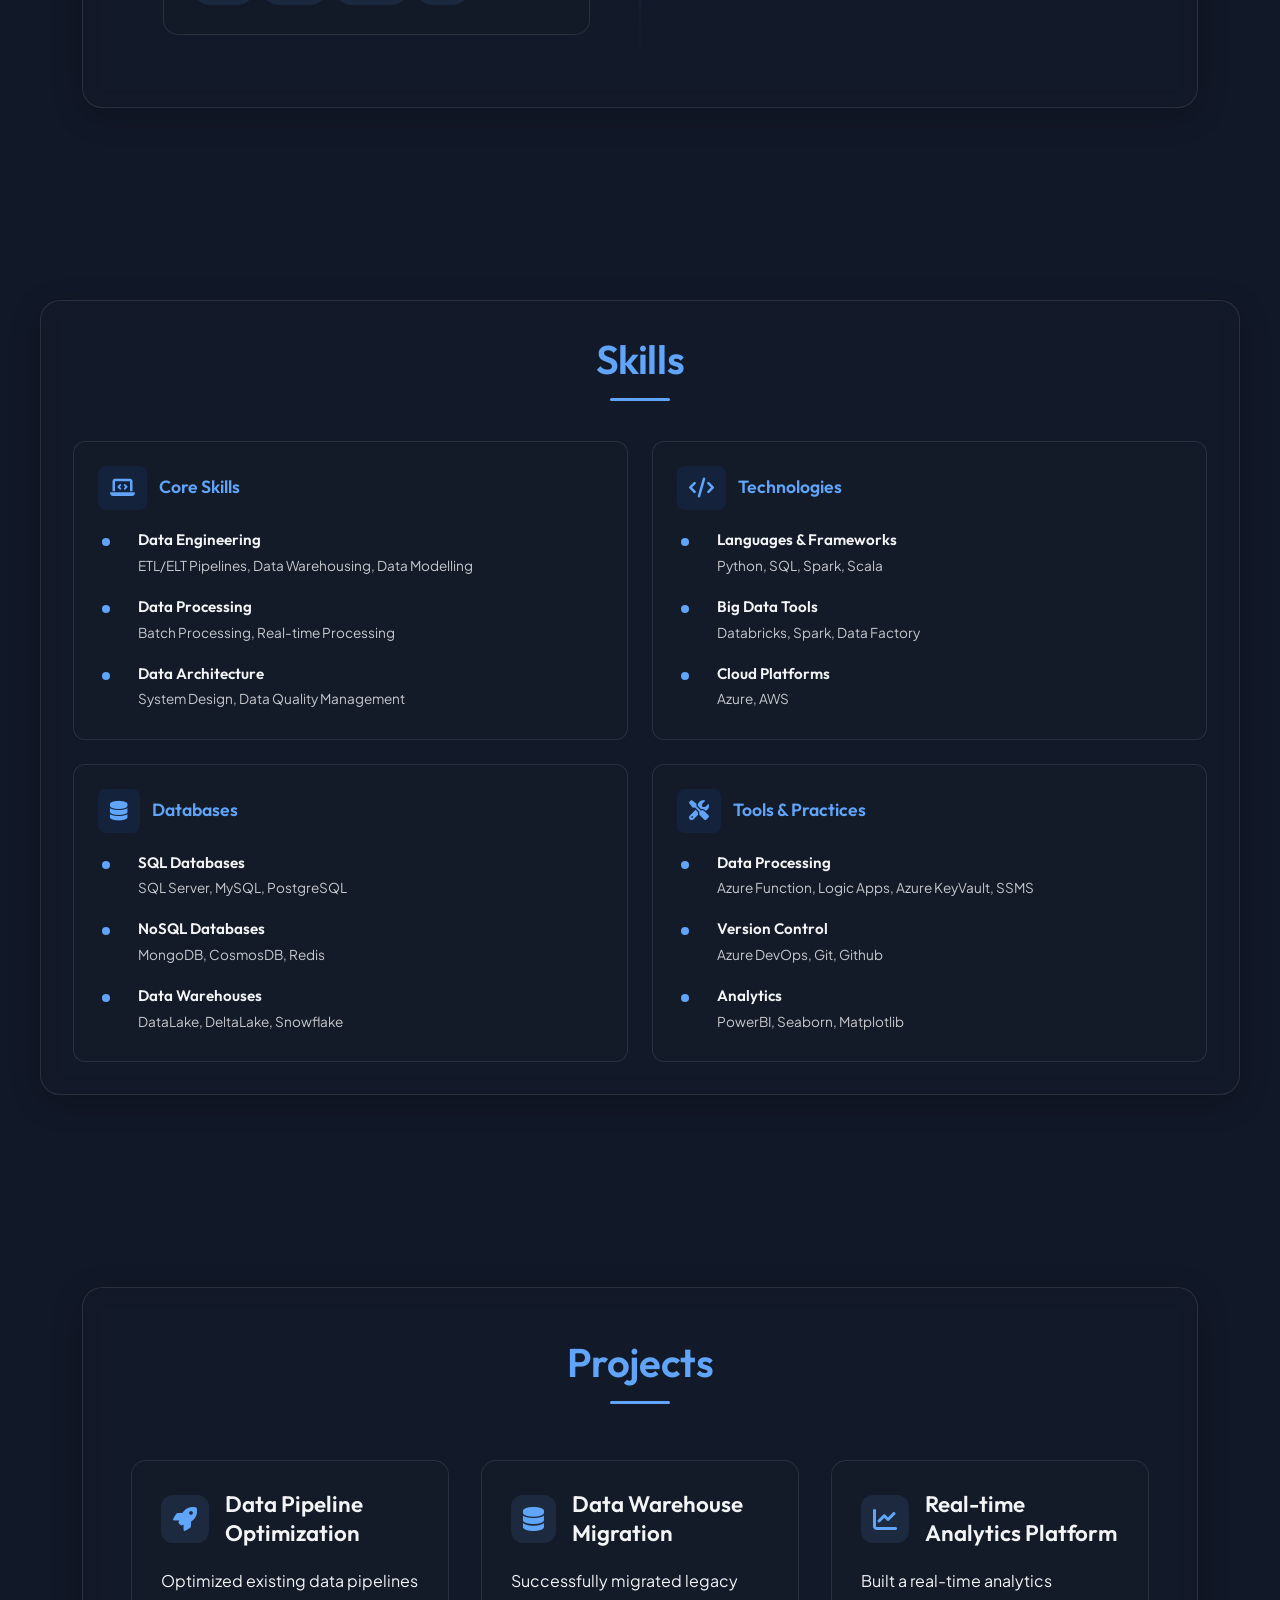
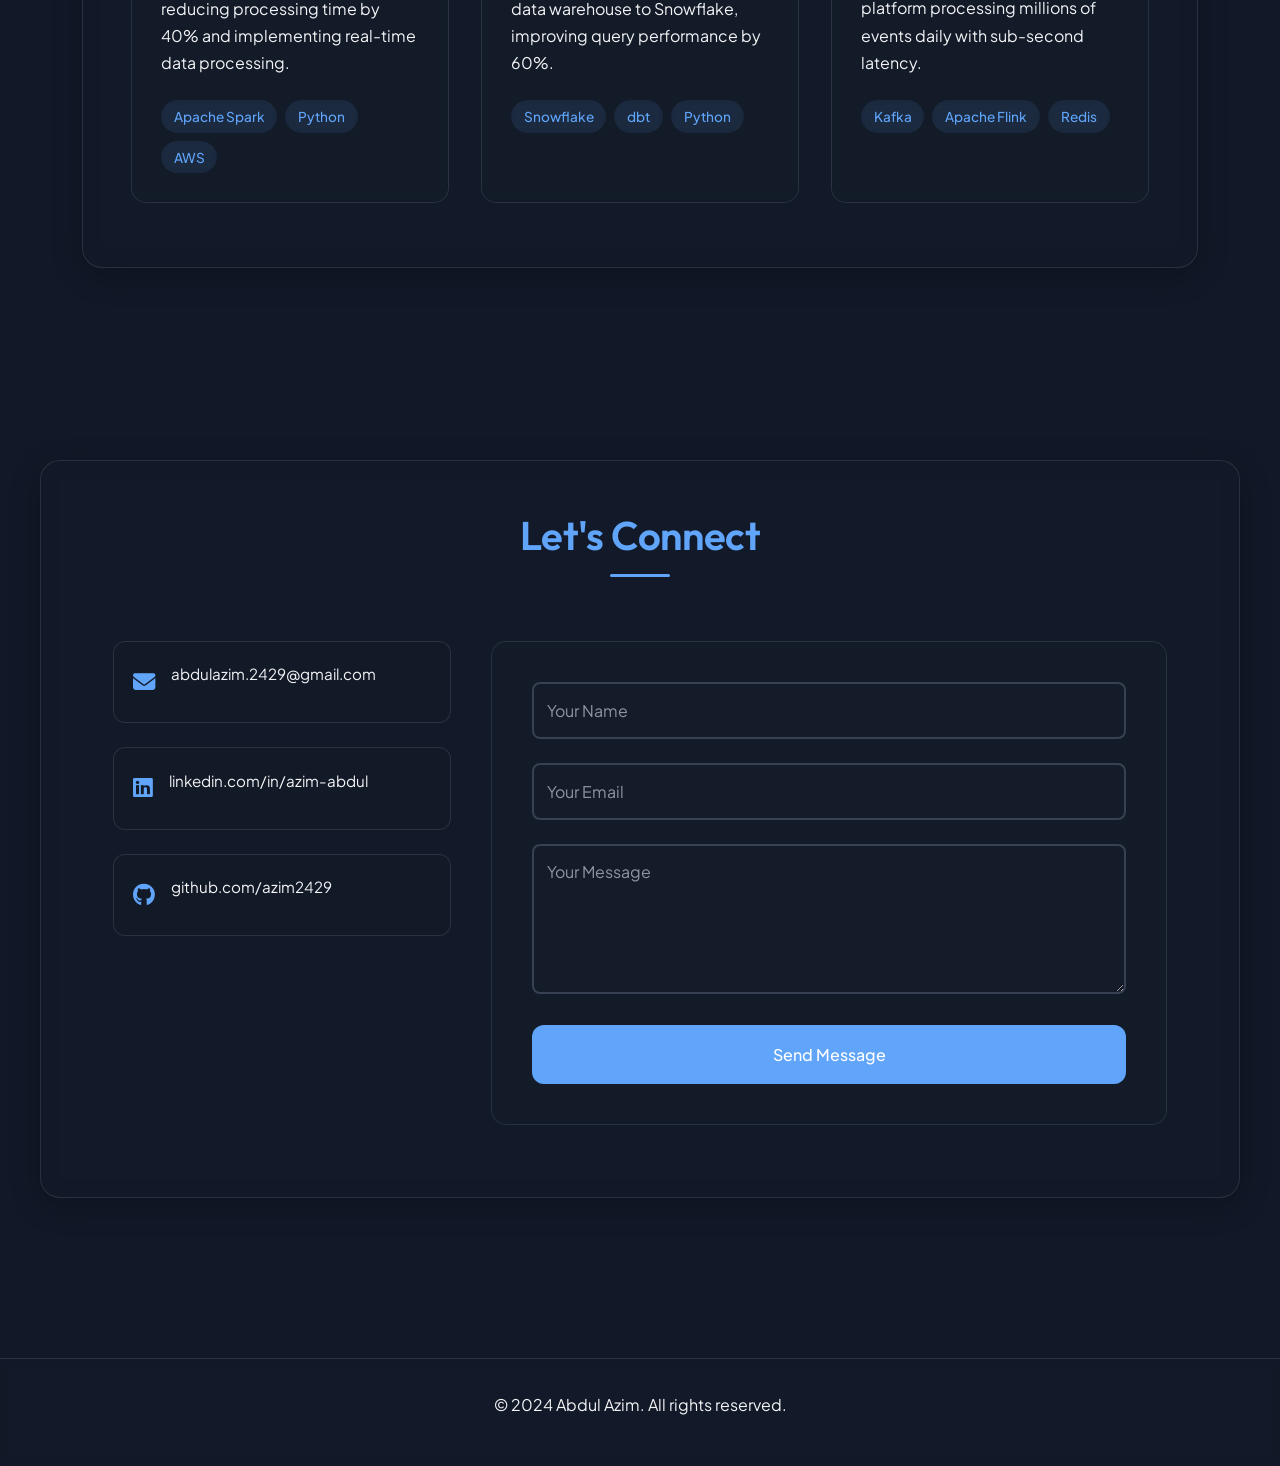
==== commit 9fc44f44: "Improved Responsiveness" ====
--- a/index.html
+++ b/index.html
@@ -6,14 +6,15 @@
     <meta name="description" content="Abdul Azim - Data Engineer Portfolio | Expert in ETL, Data Pipelines, and Cloud Solutions">
     <meta name="keywords" content="Data Engineer, ETL, Data Pipeline, AWS, Python, SQL, Spark, Data Warehouse">
     <meta name="author" content="Abdul Azim">
-    <meta property="og:title" content="Abdul Azim - Data Engineer Portfolio">
+    <meta property="og:title" content="Abdul Azim - Data Engineer">
     <meta property="og:description" content="Experienced Data Engineer specializing in building scalable data solutions">
     <meta property="og:type" content="website">
-    <meta name="theme-color" content="#2563eb">
+    <meta name="theme-color" content="#60a5fa">
     
-    <title>Abdul Azim - Data Engineer Portfolio</title>
+    <title>Abdul Azim | Data Engineer</title>
     
     <!-- Favicon -->
+    <link rel="icon" href="data:image/svg+xml,<svg xmlns='http://www.w3.org/2000/svg' viewBox='0 0 100 100'><text y='.9em' font-size='90'>AZ</text></svg>">
     <link rel="icon" type="image/png" sizes="32x32" href="assets/favicon-32x32.png">
     <link rel="icon" type="image/png" sizes="16x16" href="assets/favicon-16x16.png">
     <link rel="apple-touch-icon" sizes="180x180" href="assets/apple-touch-icon.png">
@@ -125,13 +126,13 @@
                                     </div>
                                     <div class="col-6" style="--delay: 0.4s;">
                                         <div class="tech-item">
-                                            <i class="fab fa-aws"></i>
-                                            <span>Azure</span>
+                                            <i class="fas fa-cloud"></i>
+                                            <span>Cloud</span>
                                         </div>
                                     </div>
                                     <div class="col-6" style="--delay: 0.6s;">
                                         <div class="tech-item">
-                                            <i class="fas fa-cloud"></i>
+                                            <i class="fas fa-bolt"></i>
                                             <span>Spark</span>
                                         </div>
                                     </div>
@@ -146,7 +147,7 @@
 
     <!-- Resume Modal -->
     <div class="modal fade" id="resumeModal" tabindex="-1" aria-labelledby="resumeModalLabel" aria-hidden="true">
-        <div class="modal-dialog modal-xl modal-fullscreen-lg-down">
+        <div class="modal-dialog modal-lg modal-fullscreen-lg-down">
             <div class="modal-content">
                 <div class="modal-header">
                     <h5 class="modal-title" id="resumeModalLabel">My Resume</h5>
@@ -154,7 +155,7 @@
                 </div>
                 <div class="modal-body p-0">
                     <div class="ratio ratio-1x1">
-                        <iframe src="/assets/Abdul_Azim_Data_Egnineer_3YOE.pdf" frameborder="0"></iframe>
+                        <iframe src="/assets/Abdul_Azim_Data_Egnineer_3YOE.pdf" frameborder="0" style="width: 100%; height: 100%;"></iframe>
                     </div>
                 </div>
                 <div class="modal-footer">
@@ -176,7 +177,7 @@
                     <div class="row justify-content-center">
                         <div class="col-lg-10">
                             <div class="about-text animate-text-delay-1">
-                                <p>I am a passionate Data Engineer with over 2 years of experience in developing and refining data pipelines using Azure Data Services,
+                                <p>I am a passionate Data Engineer with over 3 years of experience in developing and refining data pipelines using Azure Data Services,
                                     Apache Spark, and Databricks. My expertise lies in transforming complex data challenges into scalable solutions.</p>
                             </div>
                         </div>
@@ -227,10 +228,10 @@
                                     improvement in processing efficiency</li>
                             </ul>
                             <div class="tech-tags">
-                                <span><i class="fas fa-bolt"></i>Spark</span>
-                                <span><i class="fas fa-code"></i>Scala</span>
-                                <span><i class="fas fa-link"></i>Databricks</span>
-                                <span><i class="fas fa-cloud"></i>Azure</span>
+                                <span>Spark</span>
+                                <span>Scala</span>
+                                <span>Databricks</span>
+                                <span>Azure</span>
                             </div>
                         </div>
                     </div>
@@ -257,10 +258,10 @@
                                     Objects, and enhancing query performance by 30% through SQL optimizations.</li>
                             </ul>
                             <div class="tech-tags">
-                                <span><i class="fas fa-cloud"></i>Azure</span>
-                                <span><i class="fas fa-bolt"></i>Spark</span>
-                                <span><i class="fab fa-python"></i>Python</span>
-                                <span><i class="fas fa-database"></i>SQL</span>
+                                <span>Azure</span>
+                                <span>Spark</span>
+                                <span>Python</span>
+                                <span>SQL</span>
                             </div>
                         </div>
                     </div>
@@ -286,21 +287,21 @@
                                 <span class="skill-bullet"></span>
                                 <div class="skill-content">
                                     <h4>Data Engineering</h4>
-                                    <span>ETL, Data Pipelines, Data Modeling</span>
+                                    <span>ETL/ELT Pipelines, Data Warehousing, Data Modelling</span>
                                 </div>
                             </li>
                             <li class="skill-item">
                                 <span class="skill-bullet"></span>
                                 <div class="skill-content">
                                     <h4>Data Processing</h4>
-                                    <span>Batch & Real-time Processing</span>
+                                    <span>Batch Processing, Real-time Processing</span>
                                 </div>
                             </li>
                             <li class="skill-item">
                                 <span class="skill-bullet"></span>
                                 <div class="skill-content">
                                     <h4>Data Architecture</h4>
-                                    <span>System Design, Data Modeling</span>
+                                    <span>System Design, Data Quality Management</span>
                                 </div>
                             </li>
                         </ul>
@@ -317,21 +318,21 @@
                                 <span class="skill-bullet"></span>
                                 <div class="skill-content">
                                     <h4>Languages & Frameworks</h4>
-                                    <span>Python, SQL, PySpark, Airflow</span>
+                                    <span>Python, SQL, Spark, Scala</span>
                                 </div>
                             </li>
                             <li class="skill-item">
                                 <span class="skill-bullet"></span>
                                 <div class="skill-content">
                                     <h4>Big Data Tools</h4>
-                                    <span>Hadoop, Spark, Kafka</span>
+                                    <span>Databricks, Spark, Data Factory</span>
                                 </div>
                             </li>
                             <li class="skill-item">
                                 <span class="skill-bullet"></span>
                                 <div class="skill-content">
                                     <h4>Cloud Platforms</h4>
-                                    <span>AWS, Azure, GCP</span>
+                                    <span>Azure, AWS</span>
                                 </div>
                             </li>
                         </ul>
@@ -348,21 +349,21 @@
                                 <span class="skill-bullet"></span>
                                 <div class="skill-content">
                                     <h4>SQL Databases</h4>
-                                    <span>PostgreSQL, MySQL, Oracle</span>
+                                    <span>SQL Server, MySQL, PostgreSQL</span>
                                 </div>
                             </li>
                             <li class="skill-item">
                                 <span class="skill-bullet"></span>
                                 <div class="skill-content">
                                     <h4>NoSQL Databases</h4>
-                                    <span>MongoDB, Cassandra, Redis</span>
+                                    <span>MongoDB, CosmosDB, Redis</span>
                                 </div>
                             </li>
                             <li class="skill-item">
                                 <span class="skill-bullet"></span>
                                 <div class="skill-content">
                                     <h4>Data Warehouses</h4>
-                                    <span>Snowflake, Redshift, BigQuery</span>
+                                    <span>DataLake, DeltaLake, Snowflake</span>
                                 </div>
                             </li>
                         </ul>
@@ -378,22 +379,22 @@
                             <li class="skill-item">
                                 <span class="skill-bullet"></span>
                                 <div class="skill-content">
-                                    <h4>DevOps</h4>
-                                    <span>Docker, Kubernetes, CI/CD</span>
+                                    <h4>Data Processing</h4>
+                                    <span>Azure Function, Logic Apps, Azure KeyVault, SSMS</span>
                                 </div>
                             </li>
                             <li class="skill-item">
                                 <span class="skill-bullet"></span>
                                 <div class="skill-content">
                                     <h4>Version Control</h4>
-                                    <span>Git, GitHub, GitLab</span>
-                                </div>
-                            </li>
-                            <li class="skill-item">
-                                <span class="skill-bullet"></span>
-                                <div class="skill-content">
-                                    <h4>Monitoring</h4>
-                                    <span>Grafana, Prometheus, ELK Stack</span>
+                                    <span>Azure DevOps, Git, Github</span>
+                                </div>
+                            </li>
+                            <li class="skill-item">
+                                <span class="skill-bullet"></span>
+                                <div class="skill-content">
+                                    <h4>Analytics</h4>
+                                    <span>PowerBI, Seaborn, Matplotlib</span>
                                 </div>
                             </li>
                         </ul>
@@ -453,23 +454,30 @@
     <!-- Contact Section -->
     <section id="contact" class="contact">
         <div class="section-glass">
-            <h2 class="section-title animate-text">Contact Me</h2>
+            <h2 class="section-title animate-text">Let's Connect</h2>
             <div class="contact-container">
                 <div class="contact-info animate-text-delay-1">
                     <div class="contact-item">
                         <i class="fas fa-envelope"></i>
-                        <p>your.email@example.com</p>
+                        <p>abdulazim.2429@gmail.com</p>
                     </div>
                     <div class="contact-item">
                         <i class="fab fa-linkedin"></i>
-                        <p>linkedin.com/in/yourusername</p>
+                        <p>linkedin.com/in/azim-abdul</p>
                     </div>
                     <div class="contact-item">
                         <i class="fab fa-github"></i>
                         <p>github.com/azim2429</p>
                     </div>
                 </div>
-                <form id="contact-form" class="contact-form animate-text-delay-2">
+                <form id="contact-form" class="contact-form animate-text-delay-2" target="_blank" action="https://formsubmit.co/abdulazim0402@gmail.com" method="POST">
+                    <!-- Honeypot -->
+                    <input type="text" name="_honey" style="display: none;">
+                    <!-- Disable Captcha -->
+                    <input type="hidden" name="_captcha" value="false">
+                    <!-- Success Page -->
+                    <input type="hidden" name="_next" value="https://azim2429.github.io/thank-you.html">
+                    
                     <div class="form-group">
                         <input type="text" id="name" name="name" required placeholder="Your Name">
                     </div>
@@ -501,6 +509,12 @@
         // Theme toggle functionality
         const themeToggle = document.querySelector('.theme-toggle');
         const body = document.body;
+        
+        // Set dark mode as default
+        if (!body.dataset.theme) {
+            body.dataset.theme = 'dark';
+            themeToggle.querySelector('i').className = 'fas fa-sun';
+        }
         
         themeToggle.addEventListener('click', () => {
             body.dataset.theme = body.dataset.theme === 'dark' ? 'light' : 'dark';
--- a/styles/main.css
+++ b/styles/main.css
@@ -213,12 +213,12 @@
         transform: translateY(0);
     }
 
-    .nav-links a:nth-child(1) { transition-delay: 0.1s; }
-    .nav-links a:nth-child(2) { transition-delay: 0.2s; }
-    .nav-links a:nth-child(3) { transition-delay: 0.3s; }
-    .nav-links a:nth-child(4) { transition-delay: 0.4s; }
-    .nav-links a:nth-child(5) { transition-delay: 0.5s; }
-    .nav-links a:nth-child(6) { transition-delay: 0.6s; }
+    .nav-links a:nth-child(1) { transition-delay: 0.05s; }
+    .nav-links a:nth-child(2) { transition-delay: 0.1s; }
+    .nav-links a:nth-child(3) { transition-delay: 0.15s; }
+    .nav-links a:nth-child(4) { transition-delay: 0.2s; }
+    .nav-links a:nth-child(5) { transition-delay: 0.25s; }
+    .nav-links a:nth-child(6) { transition-delay: 0.3s; }
 
     .theme-toggle {
         position: fixed;
@@ -334,8 +334,8 @@
     border-radius: 15px;
     padding: 1rem;
     text-align: center;
-    animation: fadeInUp 0.6s ease-out forwards;
-    animation-delay: var(--delay);
+    animation: fadeInUp 0.4s ease forwards;
+    animation-delay: var(--delay, 0s);
     opacity: 0;
 }
 
@@ -547,21 +547,18 @@
 /* Animations */
 @keyframes float {
     0%, 100% {
-        transform: translateY(0) rotate(0deg);
-    }
-    25% {
-        transform: translateY(-15px) rotate(2deg);
-    }
-    75% {
-        transform: translateY(15px) rotate(-2deg);
+        transform: translateY(0);
+    }
+    50% {
+        transform: translateY(-10px);
     }
 }
 
 @keyframes fadeInUp {
     from {
         opacity: 0;
-        transform: translateY(30px);
-        filter: blur(5px);
+        transform: translateY(20px);
+        filter: blur(2px);
     }
     to {
         opacity: 1;
@@ -573,8 +570,8 @@
 @keyframes fadeInLeft {
     from {
         opacity: 0;
-        transform: translateX(-30px);
-        filter: blur(5px);
+        transform: translateX(-20px);
+        filter: blur(2px);
     }
     to {
         opacity: 1;
@@ -586,8 +583,8 @@
 @keyframes fadeInRight {
     from {
         opacity: 0;
-        transform: translateX(30px);
-        filter: blur(5px);
+        transform: translateX(20px);
+        filter: blur(2px);
     }
     to {
         opacity: 1;
@@ -599,8 +596,8 @@
 @keyframes scaleIn {
     from {
         opacity: 0;
-        transform: scale(0.9);
-        filter: blur(5px);
+        transform: scale(0.95);
+        filter: blur(2px);
     }
     to {
         opacity: 1;
@@ -610,27 +607,27 @@
 }
 
 .animate-text {
-    animation: fadeInUp 0.8s cubic-bezier(0.34, 1.56, 0.64, 1) forwards;
+    animation: fadeInUp 0.4s cubic-bezier(0.34, 1.56, 0.64, 1) forwards;
 }
 
 .animate-text-delay-1 {
-    animation: fadeInLeft 0.8s cubic-bezier(0.34, 1.56, 0.64, 1) 0.2s forwards;
+    animation: fadeInLeft 0.4s cubic-bezier(0.34, 1.56, 0.64, 1) 0.1s forwards;
 }
 
 .animate-text-delay-2 {
-    animation: fadeInRight 0.8s cubic-bezier(0.34, 1.56, 0.64, 1) 0.4s forwards;
+    animation: fadeInRight 0.4s cubic-bezier(0.34, 1.56, 0.64, 1) 0.2s forwards;
 }
 
 .animate-text-delay-3 {
-    animation: scaleIn 0.8s cubic-bezier(0.34, 1.56, 0.64, 1) 0.6s forwards;
+    animation: scaleIn 0.4s cubic-bezier(0.34, 1.56, 0.64, 1) 0.3s forwards;
 }
 
 .animate-text-delay-4 {
-    animation: fadeInUp 0.8s cubic-bezier(0.34, 1.56, 0.64, 1) 0.8s forwards;
+    animation: fadeInUp 0.4s cubic-bezier(0.34, 1.56, 0.64, 1) 0.4s forwards;
 }
 
 .animate-float {
-    animation: float 6s ease-in-out infinite;
+    animation: float 4s ease-in-out infinite;
 }
 
 /* Responsive Design */
@@ -794,7 +791,7 @@
     backdrop-filter: blur(5px);
     border: 1px solid var(--glass-border);
     border-radius: 20px;
-    padding: 2.5rem;
+    padding: 1rem;
     position: relative;
     transition: all 0.3s cubic-bezier(0.34, 1.56, 0.64, 1);
     display: grid;
@@ -812,7 +809,7 @@
     border: 4px solid var(--background-color);
     box-shadow: 0 0 0 4px rgba(37, 99, 235, 0.2);
     top: 2.5rem;
-    transition: all 0.3s ease;
+    transition: all 0.3s ease; 
 }
 
 .timeline-item .timeline-content::before {
@@ -945,13 +942,13 @@
 /* Experience Section Responsive */
 @media (max-width: 992px) {
     .timeline::before {
-        left: 2rem;
+        left: 1rem;
     }
 
     .timeline-item,
     .timeline-item:nth-child(even) {
         justify-content: flex-start;
-        padding-left: 4rem;
+        padding-left: 2.5rem;
         padding-right: 0;
     }
 
@@ -961,30 +958,50 @@
 
     .timeline-item .timeline-content::before,
     .timeline-item:nth-child(even) .timeline-content::before {
-        left: -3.5rem;
+        left: -2rem;
         right: auto;
     }
 }
 
 @media (max-width: 768px) {
     .timeline::before {
-        left: 1.5rem;
+        left: 0.75rem;
     }
 
     .timeline-item,
     .timeline-item:nth-child(even) {
-        padding-left: 3rem;
+        padding-left: 2rem;
+        padding-right: 0;
     }
 
     .timeline-content {
-        padding: 1.8rem;
+        padding: 1.5rem;
+        width: calc(100% - 1rem);
     }
 
     .timeline-item .timeline-content::before,
     .timeline-item:nth-child(even) .timeline-content::before {
-        width: 16px;
-        height: 16px;
-        left: -2.8rem;
+        width: 12px;
+        height: 12px;
+        left: -1.75rem;
+        border-width: 2px;
+    }
+
+    .timeline-header {
+        flex-direction: column;
+    }
+
+    .timeline-content h3 {
+        font-size: 1.4rem;
+    }
+
+    .timeline-content h4 {
+        font-size: 1.1rem;
+    }
+
+    .timeline-content ul li {
+        font-size: 1rem;
+        padding-left: 1.5rem;
     }
 }
 
@@ -1550,20 +1567,139 @@
     }
 }
 
-/* Animation Timing Consistency */
+/* Animation Base Classes */
 .animate-text,
 .animate-text-delay-1,
 .animate-text-delay-2,
 .animate-text-delay-3,
 .animate-text-delay-4 {
-    animation-duration: 0.6s;
-    animation-timing-function: ease-out;
-}
-
-.animate-text-delay-1 { animation-delay: 0.2s; }
-.animate-text-delay-2 { animation-delay: 0.4s; }
-.animate-text-delay-3 { animation-delay: 0.6s; }
-.animate-text-delay-4 { animation-delay: 0.8s; }
+    opacity: 0;
+    transform: translateY(20px);
+    transition: opacity 0.3s ease-out, transform 0.3s ease-out;
+}
+
+.animate-text-delay-1 { transition-delay: 0.1s; }
+.animate-text-delay-2 { transition-delay: 0.2s; }
+.animate-text-delay-3 { transition-delay: 0.3s; }
+.animate-text-delay-4 { transition-delay: 0.4s; }
+
+/* Section Visibility */
+section {
+    opacity: 0;
+    transform: translateY(20px);
+    transition: opacity 0.4s ease-out, transform 0.4s ease-out;
+}
+
+section.visible {
+    opacity: 1;
+    transform: translateY(0);
+}
+
+/* Update animation keyframes duration */
+@keyframes fadeInUp {
+    from {
+        opacity: 0;
+        transform: translateY(20px);
+        filter: blur(2px);
+    }
+    to {
+        opacity: 1;
+        transform: translateY(0);
+        filter: blur(0);
+    }
+}
+
+@keyframes fadeInLeft {
+    from {
+        opacity: 0;
+        transform: translateX(-20px);
+        filter: blur(2px);
+    }
+    to {
+        opacity: 1;
+        transform: translateX(0);
+        filter: blur(0);
+    }
+}
+
+@keyframes fadeInRight {
+    from {
+        opacity: 0;
+        transform: translateX(20px);
+        filter: blur(2px);
+    }
+    to {
+        opacity: 1;
+        transform: translateX(0);
+        filter: blur(0);
+    }
+}
+
+@keyframes scaleIn {
+    from {
+        opacity: 0;
+        transform: scale(0.95);
+        filter: blur(2px);
+    }
+    to {
+        opacity: 1;
+        transform: scale(1);
+        filter: blur(0);
+    }
+}
+
+/* Update animation classes with faster durations */
+.animate-text {
+    animation: fadeInUp 0.4s cubic-bezier(0.34, 1.56, 0.64, 1) forwards;
+}
+
+.animate-text-delay-1 {
+    animation: fadeInLeft 0.4s cubic-bezier(0.34, 1.56, 0.64, 1) 0.1s forwards;
+}
+
+.animate-text-delay-2 {
+    animation: fadeInRight 0.4s cubic-bezier(0.34, 1.56, 0.64, 1) 0.2s forwards;
+}
+
+.animate-text-delay-3 {
+    animation: scaleIn 0.4s cubic-bezier(0.34, 1.56, 0.64, 1) 0.3s forwards;
+}
+
+.animate-text-delay-4 {
+    animation: fadeInUp 0.4s cubic-bezier(0.34, 1.56, 0.64, 1) 0.4s forwards;
+}
+
+/* Update tech stack animation */
+.tech-item {
+    opacity: 0;
+    transform: translateY(10px);
+    animation: fadeInUp 0.4s ease forwards;
+    animation-delay: var(--delay, 0s);
+}
+
+/* Update floating animation to be smoother */
+@keyframes float {
+    0%, 100% {
+        transform: translateY(0);
+    }
+    50% {
+        transform: translateY(-10px);
+    }
+}
+
+.animate-float {
+    animation: float 4s ease-in-out infinite;
+}
+
+/* Update mobile navigation delays */
+@media (max-width: 768px) {
+    .nav-links a:nth-child(1) { transition-delay: 0.05s; }
+    .nav-links a:nth-child(2) { transition-delay: 0.1s; }
+    .nav-links a:nth-child(3) { transition-delay: 0.15s; }
+    .nav-links a:nth-child(4) { transition-delay: 0.2s; }
+    .nav-links a:nth-child(5) { transition-delay: 0.25s; }
+    .nav-links a:nth-child(6) { transition-delay: 0.3s; }
+}
 
 /* Consistent Hover Effects */
 .hover-effect {
@@ -1740,23 +1876,23 @@
 
 /* Improved Animation Classes */
 .animate-text {
-    animation: fadeInUp 0.8s cubic-bezier(0.34, 1.56, 0.64, 1) forwards;
+    animation: fadeInUp 0.4s cubic-bezier(0.34, 1.56, 0.64, 1) forwards;
 }
 
 .animate-text-delay-1 {
-    animation: fadeInLeft 0.8s cubic-bezier(0.34, 1.56, 0.64, 1) 0.2s forwards;
+    animation: fadeInLeft 0.4s cubic-bezier(0.34, 1.56, 0.64, 1) 0.1s forwards;
 }
 
 .animate-text-delay-2 {
-    animation: fadeInRight 0.8s cubic-bezier(0.34, 1.56, 0.64, 1) 0.4s forwards;
+    animation: fadeInRight 0.4s cubic-bezier(0.34, 1.56, 0.64, 1) 0.2s forwards;
 }
 
 .animate-text-delay-3 {
-    animation: scaleIn 0.8s cubic-bezier(0.34, 1.56, 0.64, 1) 0.6s forwards;
+    animation: scaleIn 0.4s cubic-bezier(0.34, 1.56, 0.64, 1) 0.3s forwards;
 }
 
 .animate-text-delay-4 {
-    animation: fadeInUp 0.8s cubic-bezier(0.34, 1.56, 0.64, 1) 0.8s forwards;
+    animation: fadeInUp 0.4s cubic-bezier(0.34, 1.56, 0.64, 1) 0.4s forwards;
 }
 
 /* Improved Card Hover Effects */
@@ -1807,19 +1943,19 @@
 .animate-text-delay-4 {
     opacity: 0;
     transform: translateY(20px);
-    transition: opacity 0.6s ease-out, transform 0.6s ease-out;
-}
-
-.animate-text-delay-1 { transition-delay: 0.2s; }
-.animate-text-delay-2 { transition-delay: 0.4s; }
-.animate-text-delay-3 { transition-delay: 0.6s; }
-.animate-text-delay-4 { transition-delay: 0.8s; }
+    transition: opacity 0.3s ease-out, transform 0.3s ease-out;
+}
+
+.animate-text-delay-1 { transition-delay: 0.1s; }
+.animate-text-delay-2 { transition-delay: 0.2s; }
+.animate-text-delay-3 { transition-delay: 0.3s; }
+.animate-text-delay-4 { transition-delay: 0.4s; }
 
 /* Section Visibility */
 section {
     opacity: 0;
-    transform: translateY(30px);
-    transition: opacity 0.8s ease-out, transform 0.8s ease-out;
+    transform: translateY(20px);
+    transition: opacity 0.4s ease-out, transform 0.4s ease-out;
 }
 
 section.visible {
@@ -1939,7 +2075,7 @@
 }
 
 .hero-image {
-    animation: float 6s ease-in-out infinite;
+    animation: float 4s ease-in-out infinite;
 }
 
 @keyframes float {
@@ -1947,7 +2083,7 @@
         transform: translateY(0);
     }
     50% {
-        transform: translateY(-20px);
+        transform: translateY(-10px);
     }
 }
 
@@ -1959,8 +2095,8 @@
 
 .tech-item {
     opacity: 0;
-    transform: translateY(20px);
-    animation: fadeInUp 0.6s ease forwards;
+    transform: translateY(10px);
+    animation: fadeInUp 0.4s ease forwards;
     animation-delay: var(--delay, 0s);
 }
 
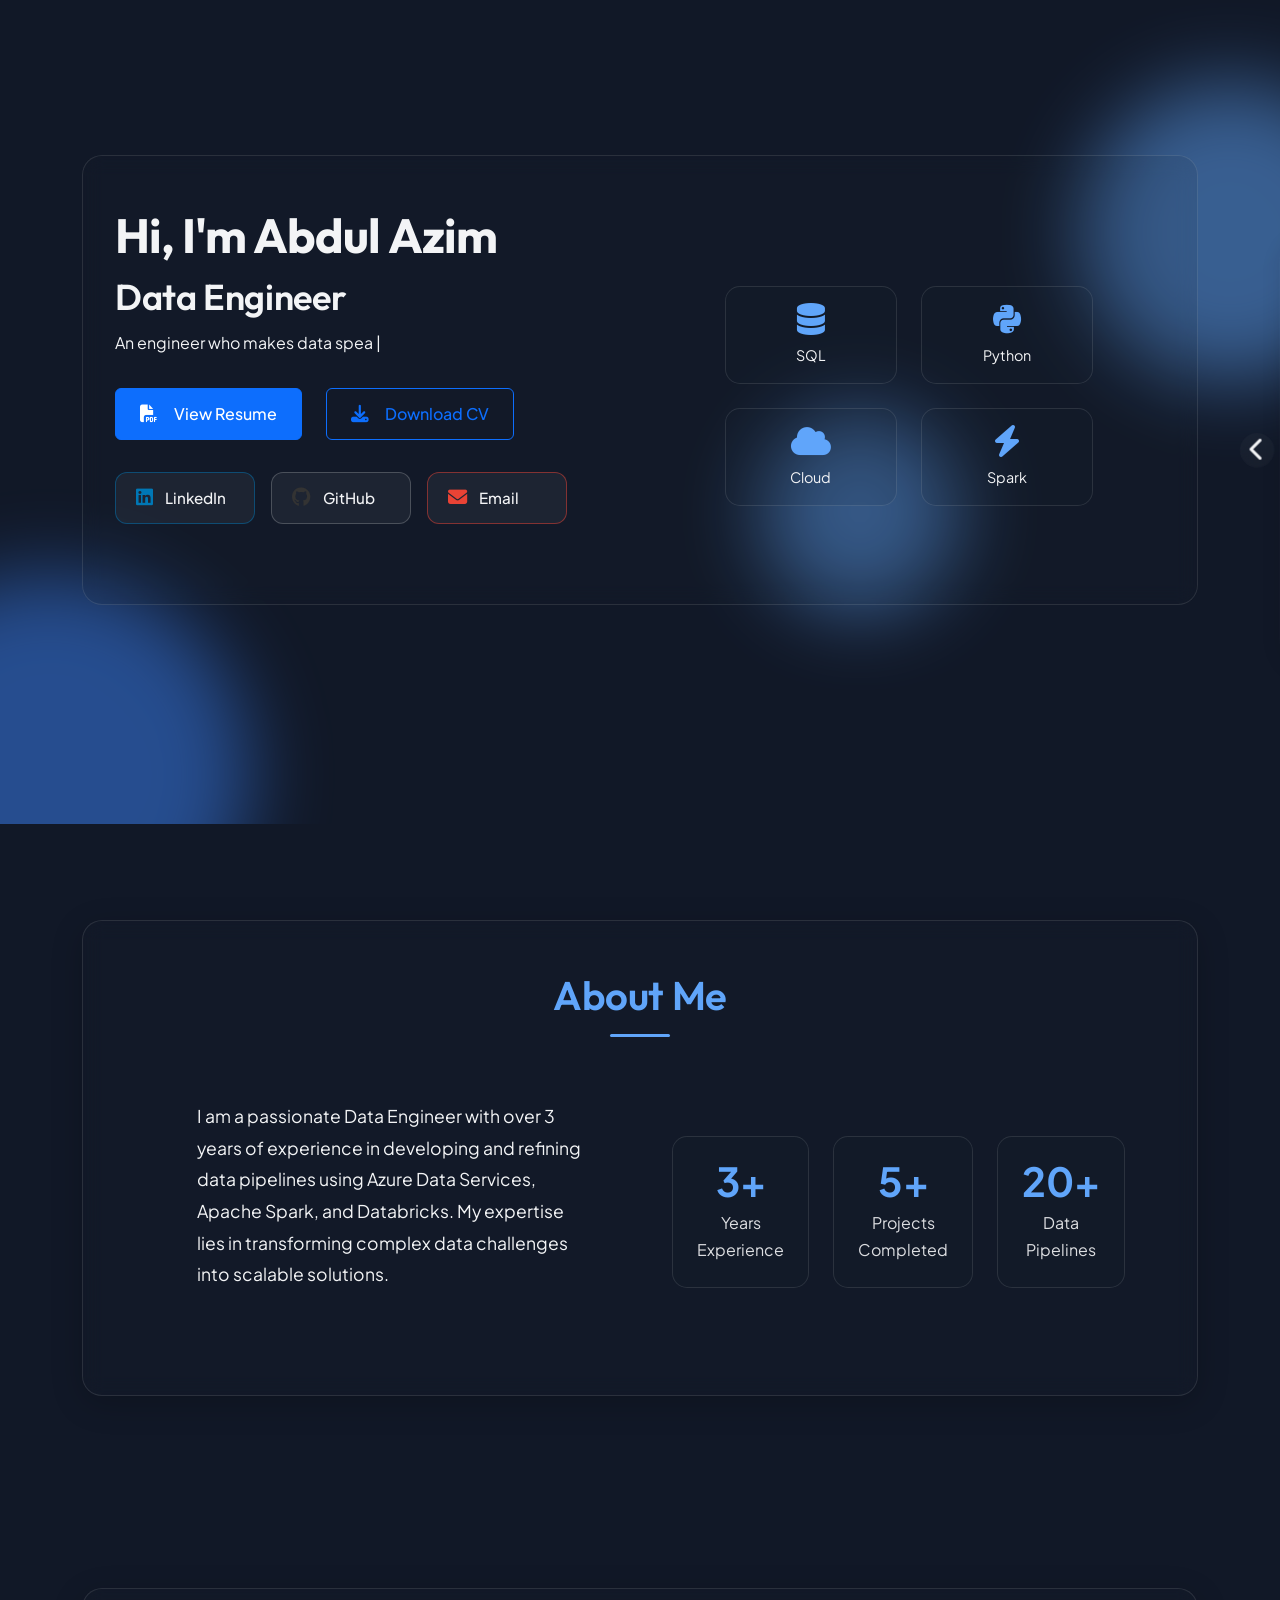
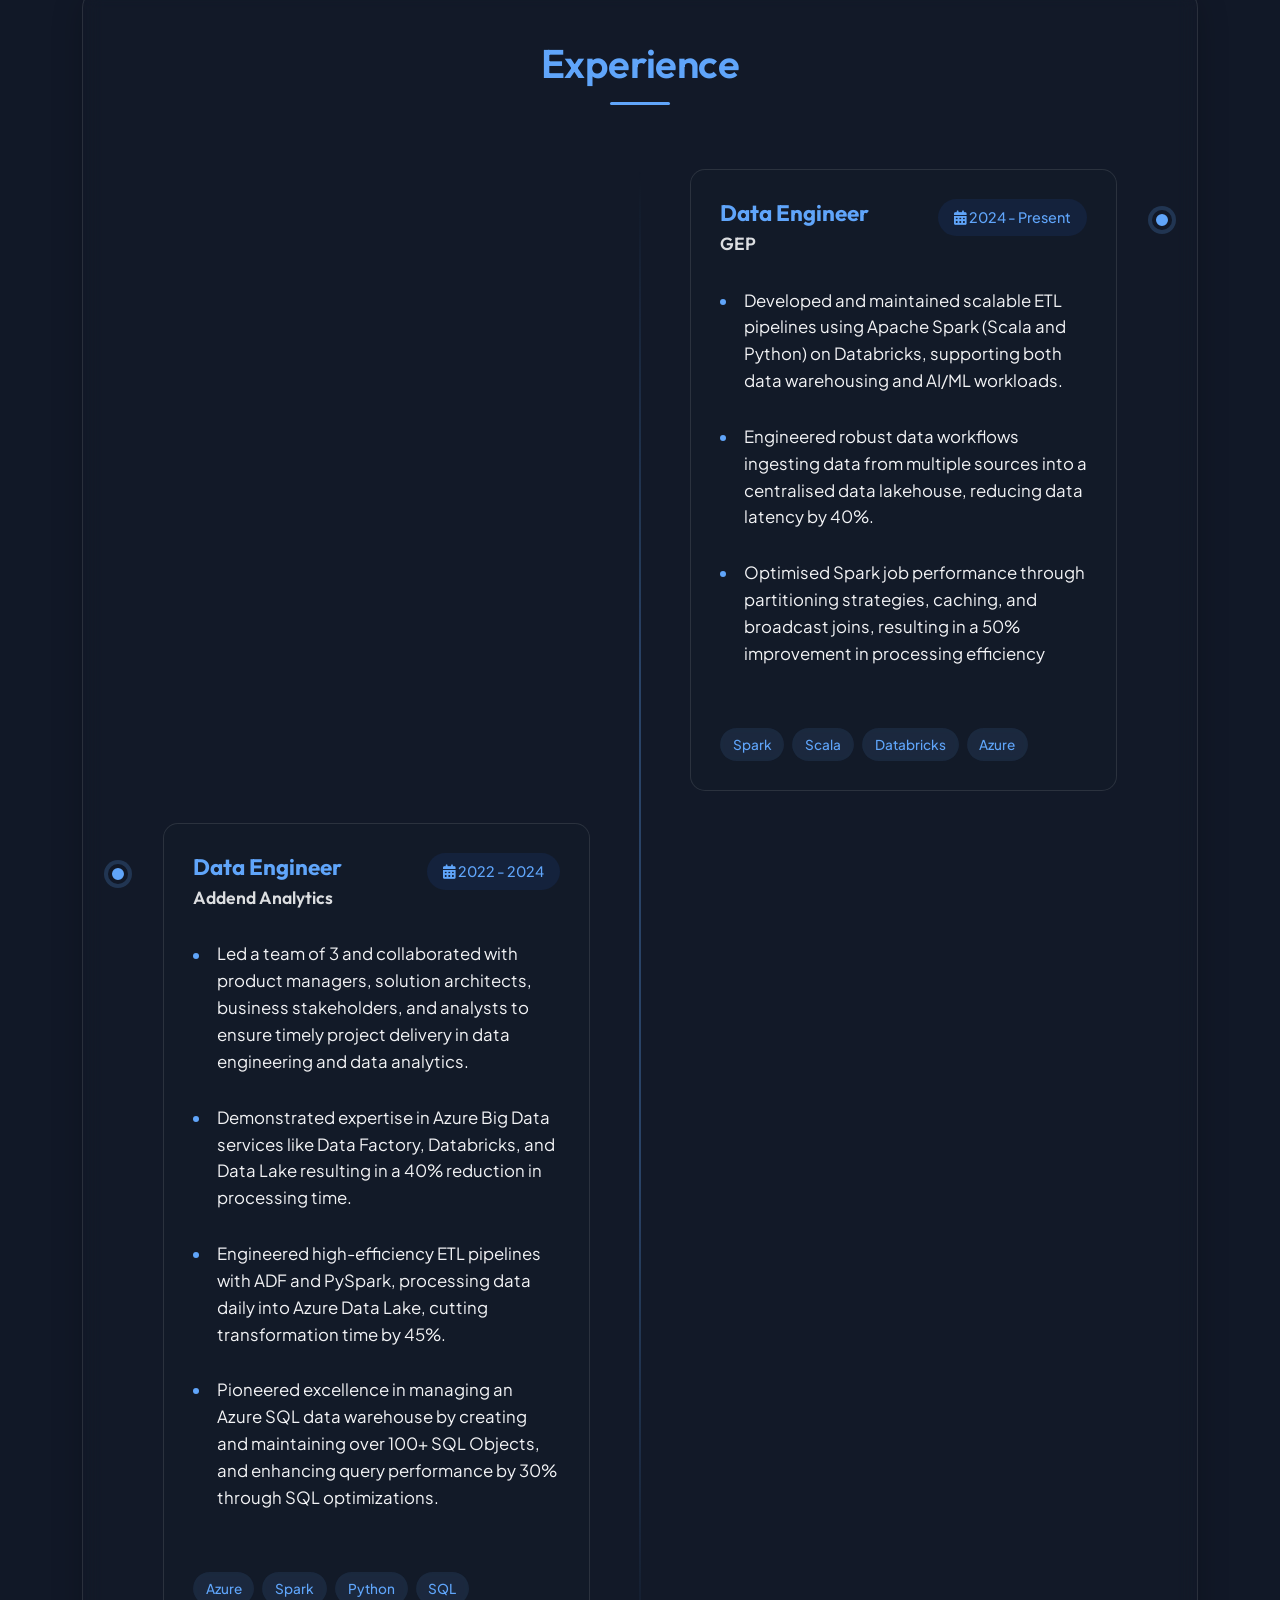
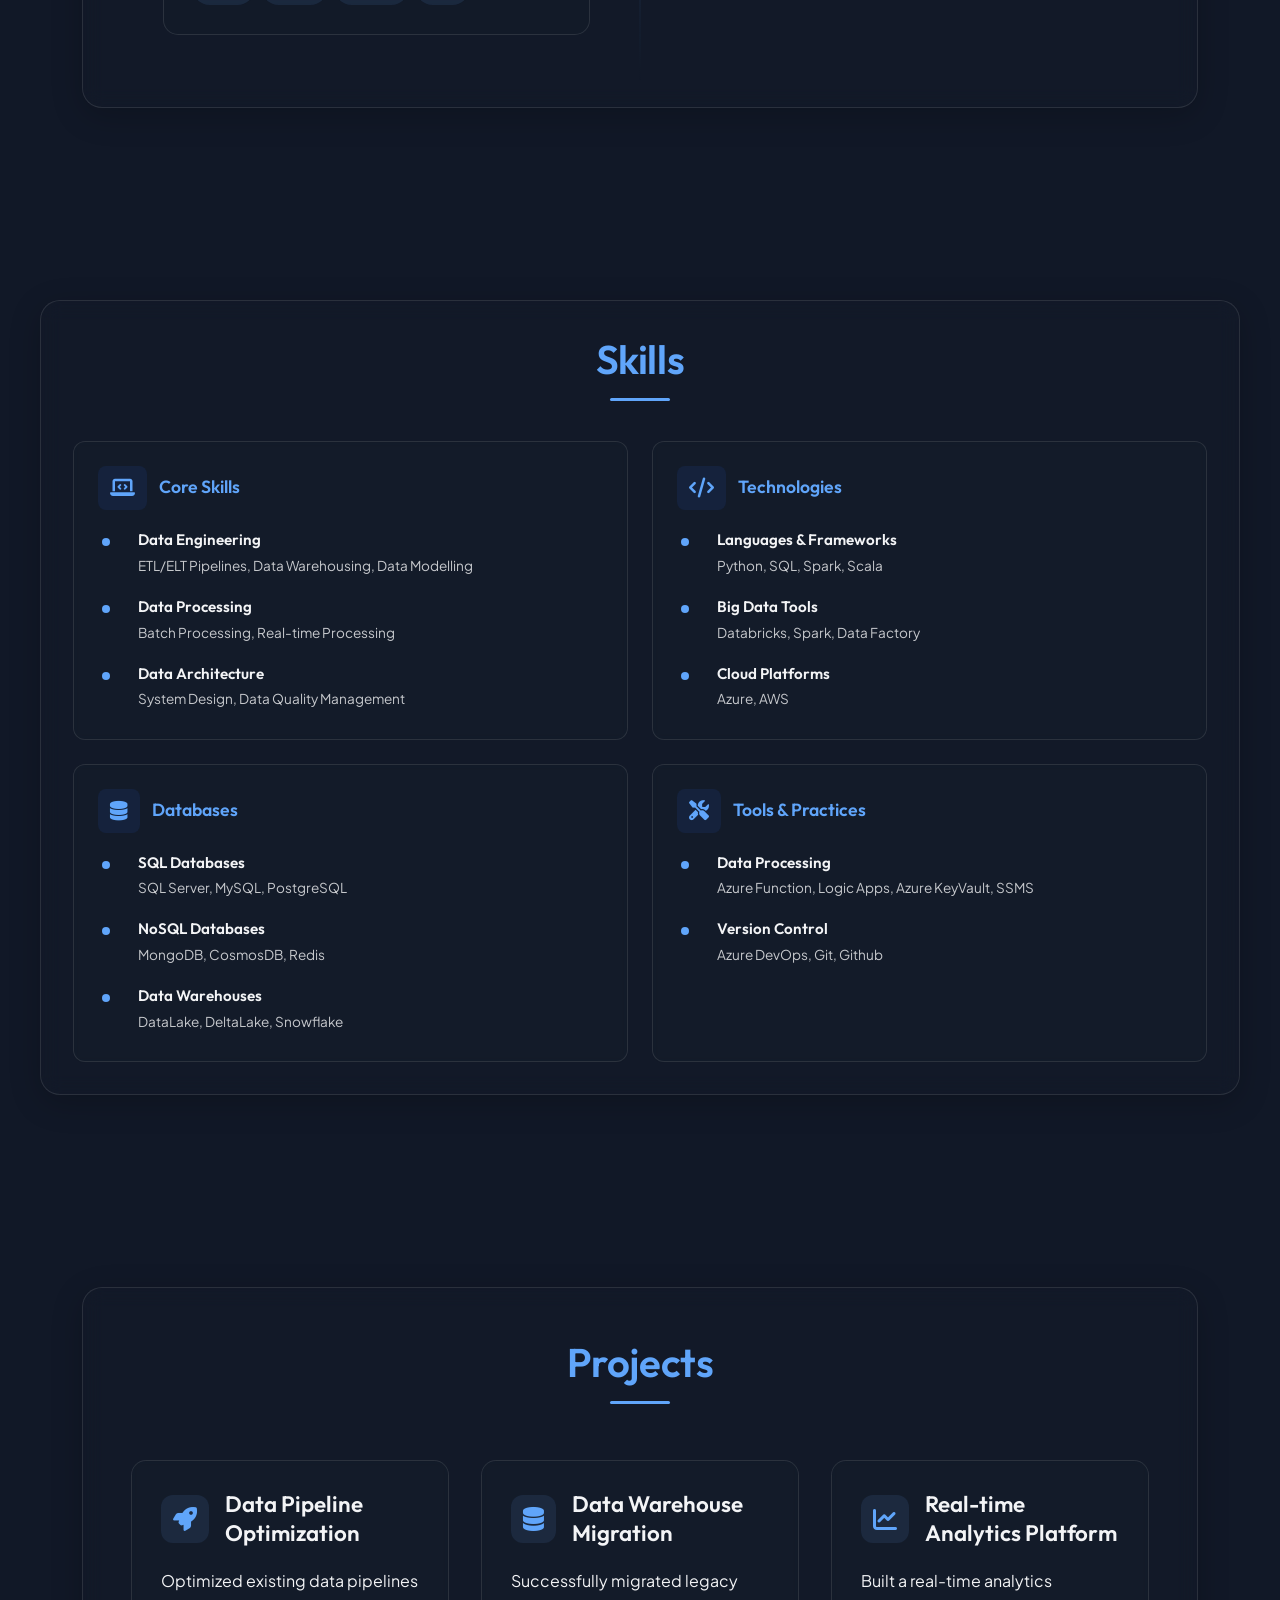
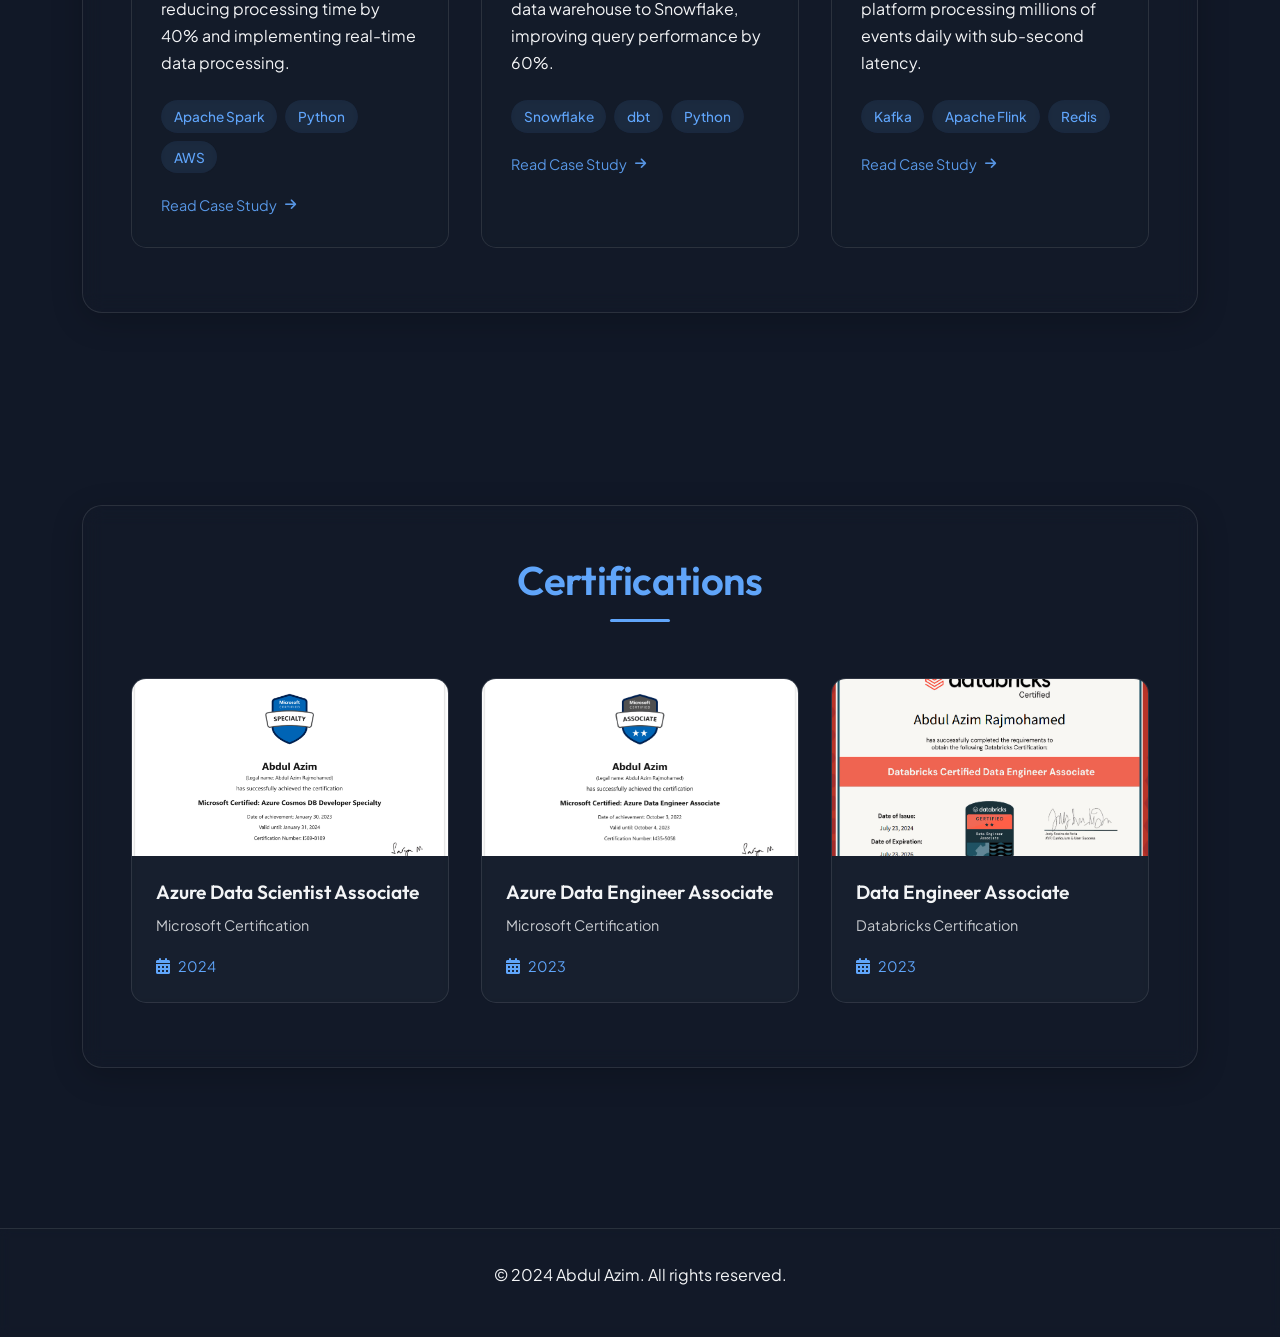
==== commit b55145b3: "Added certification and coming soon page" ====
--- a/index.html
+++ b/index.html
@@ -30,44 +30,473 @@
     <link rel="stylesheet" href="styles/main.css">
 </head>
 <body>
-    <!-- Header -->
-    <header class="header">
-        <nav class="navbar navbar-expand-lg">
-            <div class="container">
-                <a class="navbar-brand animate-text" href="#home">AZ</a>
-                <button class="navbar-toggler" type="button" data-bs-toggle="collapse" data-bs-target="#navbarNav" aria-controls="navbarNav" aria-expanded="false" aria-label="Toggle navigation">
-                    <i class="fas fa-bars"></i>
-                </button>
-                <div class="collapse navbar-collapse" id="navbarNav">
-                    <ul class="navbar-nav ms-auto align-items-center">
-                        <li class="nav-item">
-                            <a class="nav-link active animate-text-delay-1" href="#home">Home</a>
-                        </li>
-                        <li class="nav-item">
-                            <a class="nav-link animate-text-delay-2" href="#about">About</a>
-                        </li>
-                        <li class="nav-item">
-                            <a class="nav-link animate-text-delay-3" href="#experience">Experience</a>
-                        </li>
-                        <li class="nav-item">
-                            <a class="nav-link animate-text-delay-4" href="#skills">Skills</a>
-                        </li>
-                        <li class="nav-item">
-                            <a class="nav-link animate-text-delay-5" href="#projects">Projects</a>
-                        </li>
-                        <li class="nav-item">
-                            <a class="nav-link animate-text-delay-6" href="#contact">Contact</a>
-                        </li>
-                        <li class="nav-item">
-                            <button id="theme-toggle" class="theme-toggle animate-text-delay-7">
-                                <i class="fas fa-moon"></i>
-                            </button>
-                        </li>
-                    </ul>
-                </div>
-            </div>
-        </nav>
-    </header>
+    <!-- Side Navigation -->
+    <nav class="side-nav hidden">
+        <button class="nav-toggle" aria-label="Toggle Menu">
+            <i class="fas fa-chevron-right"></i>
+        </button>
+        <div class="nav-card">
+            <ul class="nav-list">
+                <li class="nav-item">
+                    <a class="nav-link active" href="#home">
+                        <i class="fas fa-home"></i>
+                    </a>
+                </li>
+                <li class="nav-item">
+                    <a class="nav-link" href="#about">
+                        <i class="fas fa-user"></i>
+                    </a>
+                </li>
+                <li class="nav-item">
+                    <a class="nav-link" href="#experience">
+                        <i class="fas fa-briefcase"></i>
+                    </a>
+                </li>
+                <li class="nav-item">
+                    <a class="nav-link" href="#skills">
+                        <i class="fas fa-code"></i>
+                    </a>
+                </li>
+                <li class="nav-item">
+                    <a class="nav-link" href="#projects">
+                        <i class="fas fa-rocket"></i>
+                    </a>
+                </li>
+                <li class="nav-item">
+                    <a class="nav-link" href="#certifications">
+                        <i class="fas fa-certificate"></i>
+                    </a>
+                </li>
+                <li class="nav-item">
+                    <a class="nav-link" href="#" id="theme-toggle">
+                        <i class="fas fa-moon"></i>
+                    </a>
+                </li>
+            </ul>
+        </div>
+    </nav>
+
+    <style>
+    /* Side Navigation Styles */
+    .side-nav {
+        position: fixed;
+        right: 2rem;
+        top: 50%;
+        transform: translateY(-50%);
+        z-index: 1000;
+        transition: transform 0.3s ease;
+    }
+
+    .side-nav.hidden {
+        transform: translate(calc(100% + 2rem), -50%);
+    }
+
+    .nav-toggle {
+        position: absolute;
+        left: -40px;
+        top: 50%;
+        transform: translateY(-50%);
+        width: 35px;
+        height: 35px;
+        border-radius: 50%;
+        background: rgba(255, 255, 255, 0.03);
+        backdrop-filter: blur(8px);
+        border: 1px solid rgba(var(--primary-color-rgb), 0.1);
+        color: var(--text-color);
+        display: flex;
+        align-items: center;
+        justify-content: center;
+        cursor: pointer;
+        transition: all 0.3s cubic-bezier(0.4, 0, 0.2, 1);
+    }
+
+    .nav-toggle:hover {
+        background: rgba(var(--primary-color-rgb), 0.1);
+        border-color: rgba(var(--primary-color-rgb), 0.2);
+    }
+
+    .side-nav.hidden .nav-toggle {
+        transform: translateY(-50%) rotate(180deg);
+    }
+
+    .nav-card {
+        background: rgba(255, 255, 255, 0.05);
+        backdrop-filter: blur(10px);
+        border-radius: 30px;
+        padding: 1.2rem 0.8rem;
+        box-shadow: 0 4px 20px rgba(0, 0, 0, 0.1);
+    }
+
+    .nav-list {
+        display: flex;
+        flex-direction: column;
+        gap: 1.2rem;
+        padding: 0;
+        margin: 0;
+        list-style: none;
+    }
+
+    .nav-item {
+        position: relative;
+        display: flex;
+        align-items: center;
+        justify-content: center;
+        padding: 0;
+        margin: 0;
+    }
+
+    .nav-link {
+        width: 40px;
+        height: 40px;
+        display: flex;
+        align-items: center;
+        justify-content: center;
+        border-radius: 50%;
+        background: rgba(255, 255, 255, 0.03);
+        border: 1px solid rgba(var(--primary-color-rgb), 0.1);
+        color: var(--text-color);
+        text-decoration: none;
+        cursor: pointer;
+        transition: all 0.3s cubic-bezier(0.4, 0, 0.2, 1);
+    }
+
+    .nav-link:hover {
+        background: rgba(var(--primary-color-rgb), 0.1);
+        border-color: rgba(var(--primary-color-rgb), 0.2);
+        color: var(--primary-color);
+        transform: translateY(-2px);
+    }
+
+    .nav-link i {
+        font-size: 1.1rem;
+        transition: transform 0.3s ease;
+    }
+
+    .nav-link:hover i {
+        transform: scale(1.1);
+    }
+
+    .nav-link.active {
+        background: rgba(var(--primary-color-rgb), 0.15);
+        border-color: rgba(var(--primary-color-rgb), 0.3);
+        color: var(--primary-color);
+    }
+
+    /* Mobile Styles */
+    @media (max-width: 768px) {
+        .side-nav {
+            right: 0;
+            top: auto;
+            bottom: 0;
+            left: 0;
+            transform: translateY(0);
+            width: 100%;
+            padding: 0.5rem;
+            background: rgba(255, 255, 255, 0.05);
+            backdrop-filter: blur(10px);
+            border-top: 1px solid rgba(var(--primary-color-rgb), 0.1);
+        }
+
+        .side-nav.hidden {
+            transform: translateY(100%);
+        }
+
+        .nav-toggle {
+            left: 50%;
+            top: -30px;
+            transform: translateX(-50%) rotate(-90deg);
+            z-index: 1001;
+        }
+
+        .side-nav.hidden .nav-toggle {
+            transform: translateX(-50%) rotate(90deg);
+        }
+
+        .nav-card {
+            padding: 0.5rem;
+            border-radius: 15px;
+            width: 100%;
+            background: transparent;
+            box-shadow: none;
+        }
+
+        .nav-list {
+            flex-direction: row;
+            justify-content: space-around;
+            gap: 0.5rem;
+        }
+
+        .nav-link {
+            width: 35px;
+            height: 35px;
+        }
+
+        .nav-link:hover {
+            transform: translateY(-2px);
+        }
+    }
+
+    /* Remove previous hero padding */
+    .hero {
+        padding-top: 0;
+    }
+
+    /* Enhanced Animation Keyframes */
+    @keyframes float {
+        0% { transform: translateY(0px); }
+        50% { transform: translateY(-20px); }
+        100% { transform: translateY(0px); }
+    }
+
+    @keyframes pulse {
+        0% { transform: scale(1); }
+        50% { transform: scale(1.05); }
+        100% { transform: scale(1); }
+    }
+
+    @keyframes slideInRight {
+        0% { 
+            transform: translateX(100px);
+            opacity: 0;
+        }
+        100% { 
+            transform: translateX(0);
+            opacity: 1;
+        }
+    }
+
+    @keyframes slideInLeft {
+        0% { 
+            transform: translateX(-100px);
+            opacity: 0;
+        }
+        100% { 
+            transform: translateX(0);
+            opacity: 1;
+        }
+    }
+
+    @keyframes fadeInUp {
+        0% {
+            transform: translateY(30px);
+            opacity: 0;
+        }
+        100% {
+            transform: translateY(0);
+            opacity: 1;
+        }
+    }
+
+    @keyframes scaleIn {
+        0% {
+            transform: scale(0.9);
+            opacity: 0;
+        }
+        100% {
+            transform: scale(1);
+            opacity: 1;
+        }
+    }
+
+    /* Enhanced Base Animations */
+    .animate-text {
+        opacity: 0;
+        animation: fadeInUp 0.6s ease-out forwards;
+    }
+
+    .animate-text-delay-1 {
+        opacity: 0;
+        animation: fadeInUp 0.6s ease-out 0.2s forwards;
+    }
+
+    .animate-text-delay-2 {
+        opacity: 0;
+        animation: fadeInUp 0.6s ease-out 0.4s forwards;
+    }
+
+    .animate-text-delay-3 {
+        opacity: 0;
+        animation: fadeInUp 0.6s ease-out 0.6s forwards;
+    }
+
+    .animate-float {
+        animation: float 6s ease-in-out infinite;
+    }
+
+    /* Enhanced Section Transitions */
+    section {
+        opacity: 0;
+        transform: translateY(30px);
+        transition: all 0.8s cubic-bezier(0.4, 0, 0.2, 1);
+    }
+
+    section.visible {
+        opacity: 1;
+        transform: translateY(0);
+    }
+
+    /* Enhanced Navigation Animations */
+    .nav-link {
+        transition: all 0.4s cubic-bezier(0.4, 0, 0.2, 1);
+    }
+
+    .nav-link:hover {
+        transform: translateY(-3px) scale(1.1);
+    }
+
+    .nav-link.active {
+        animation: pulse 2s infinite;
+    }
+
+    /* Enhanced Card Animations */
+    .project-card,
+    .certificate-card,
+    .skill-category {
+        transition: all 0.4s cubic-bezier(0.4, 0, 0.2, 1);
+        transform: translateY(0);
+    }
+
+    .project-card:hover,
+    .certificate-card:hover,
+    .skill-category:hover {
+        transform: translateY(-10px);
+        box-shadow: 0 10px 30px rgba(0, 0, 0, 0.15);
+    }
+
+    /* Enhanced Tech Stack Animations */
+    .tech-item {
+        transition: all 0.4s cubic-bezier(0.4, 0, 0.2, 1);
+        animation: scaleIn 0.6s ease-out forwards;
+        animation-delay: var(--delay);
+    }
+
+    .tech-item:hover {
+        transform: translateY(-5px) scale(1.05);
+    }
+
+    /* Enhanced Timeline Animations */
+    .timeline-item {
+        opacity: 0;
+        transform: translateX(-50px);
+        transition: all 0.6s cubic-bezier(0.4, 0, 0.2, 1);
+    }
+
+    .timeline-item.visible {
+        opacity: 1;
+        transform: translateX(0);
+    }
+
+    .timeline-item:nth-child(even) {
+        transform: translateX(50px);
+    }
+
+    /* Enhanced Skill List Animations */
+    .skill-item {
+        opacity: 0;
+        transform: translateX(-20px);
+        transition: all 0.4s cubic-bezier(0.4, 0, 0.2, 1);
+    }
+
+    .skill-item.visible {
+        opacity: 1;
+        transform: translateX(0);
+    }
+
+    .skill-bullet {
+        transition: all 0.3s ease;
+    }
+
+    .skill-item:hover .skill-bullet {
+        transform: scale(1.2);
+        background: var(--primary-color);
+    }
+
+    /* Enhanced Hero Animations */
+    .hero-text h1 {
+        animation: slideInLeft 0.8s ease-out forwards;
+    }
+
+    .hero-text h2 {
+        animation: slideInLeft 0.8s ease-out 0.2s forwards;
+    }
+
+    .hero-text p {
+        animation: slideInLeft 0.8s ease-out 0.4s forwards;
+    }
+
+    .hero-buttons {
+        animation: fadeInUp 0.8s ease-out 0.6s forwards;
+    }
+
+    .social-links {
+        animation: fadeInUp 0.8s ease-out 0.8s forwards;
+    }
+
+    .hero-image {
+        animation: slideInRight 0.8s ease-out 0.4s forwards;
+    }
+
+    /* Enhanced Button Animations */
+    .btn {
+        transition: all 0.4s cubic-bezier(0.4, 0, 0.2, 1);
+        position: relative;
+        overflow: hidden;
+    }
+
+    .btn:hover {
+        transform: translateY(-2px);
+    }
+
+    .btn::after {
+        content: '';
+        position: absolute;
+        top: 50%;
+        left: 50%;
+        width: 0;
+        height: 0;
+        background: rgba(255, 255, 255, 0.2);
+        border-radius: 50%;
+        transform: translate(-50%, -50%);
+        transition: width 0.6s ease-out, height 0.6s ease-out;
+    }
+
+    .btn:active::after {
+        width: 200%;
+        height: 200%;
+    }
+
+    /* Enhanced Social Button Animations */
+    .social-btn {
+        transition: all 0.4s cubic-bezier(0.4, 0, 0.2, 1);
+    }
+
+    .social-btn:hover {
+        transform: translateY(-3px) scale(1.05);
+    }
+
+    .social-btn i {
+        transition: all 0.4s cubic-bezier(0.4, 0, 0.2, 1);
+    }
+
+    .social-btn:hover i {
+        transform: rotate(360deg);
+    }
+
+    /* Smooth Scroll Behavior */
+    html {
+        scroll-behavior: smooth;
+    }
+
+    /* Enhanced Loading Animation */
+    .loaded .hero-background .shape {
+        animation: float 6s ease-in-out infinite;
+        animation-delay: var(--delay);
+    }
+
+    .shape-1 { --delay: 0s; }
+    .shape-2 { --delay: 2s; }
+    .shape-3 { --delay: 4s; }
+    </style>
 
     <!-- Hero Section -->
     <section id="home" class="hero">
@@ -83,7 +512,11 @@
                         <div class="hero-text text-center text-lg-start">
                             <h1 class="animate-text">Hi, I'm Abdul Azim</h1>
                             <h2 class="animate-text-delay-1">Data Engineer</h2>
-                            <p class="animate-text-delay-2">Transforming raw data into meaningful insights</p>
+                            <p class="animate-text-delay-2">
+                                <span class="static-text">An engineer </span>
+                                <span class="dynamic-text"></span>
+                                <span class="cursor">|</span>
+                            </p>
                             <div class="hero-buttons">
                                 <button class="btn btn-primary me-2" data-bs-toggle="modal" data-bs-target="#resumeModal">
                                     <i class="fas fa-file-pdf me-2"></i>View Resume
@@ -421,6 +854,9 @@
                             <span>Python</span>
                             <span>AWS</span>
                         </div>
+                        <a href="coming-soon.html" class="case-study-link">
+                            Read Case Study <i class="fas fa-arrow-right"></i>
+                        </a>
                     </div>
                     <div class="project-card animate-text-delay-2">
                         <div class="project-header">
@@ -433,6 +869,9 @@
                             <span>dbt</span>
                             <span>Python</span>
                         </div>
+                        <a href="coming-soon.html" class="case-study-link">
+                            Read Case Study <i class="fas fa-arrow-right"></i>
+                        </a>
                     </div>
                     <div class="project-card animate-text-delay-3">
                         <div class="project-header">
@@ -445,50 +884,90 @@
                             <span>Apache Flink</span>
                             <span>Redis</span>
                         </div>
+                        <a href="coming-soon.html" class="case-study-link">
+                            Read Case Study <i class="fas fa-arrow-right"></i>
+                        </a>
                     </div>
                 </div>
             </div>
         </div>
     </section>
 
-    <!-- Contact Section -->
-    <section id="contact" class="contact">
-        <div class="section-glass">
-            <h2 class="section-title animate-text">Let's Connect</h2>
-            <div class="contact-container">
-                <div class="contact-info animate-text-delay-1">
-                    <div class="contact-item">
-                        <i class="fas fa-envelope"></i>
-                        <p>abdulazim.2429@gmail.com</p>
-                    </div>
-                    <div class="contact-item">
-                        <i class="fab fa-linkedin"></i>
-                        <p>linkedin.com/in/azim-abdul</p>
-                    </div>
-                    <div class="contact-item">
-                        <i class="fab fa-github"></i>
-                        <p>github.com/azim2429</p>
+    <!-- Certifications Section -->
+    <section id="certifications" class="certifications">
+        <div class="container">
+            <div class="section-glass">
+                <h2 class="section-title animate-text">Certifications</h2>
+                <div class="certificates-grid">
+                    <!-- DP400 Certificate -->
+                    <div class="certificate-card animate-text-delay-1">
+                        <a href="assets/DP400.png" target="_blank" class="certificate-link">
+                            <div class="certificate-image">
+                                <img src="assets/DP400.png" alt="Microsoft Certified: Azure Data Scientist Associate" loading="lazy">
+                                <div class="certificate-overlay">
+                                    <span class="view-text">
+                                        <i class="fas fa-external-link-alt"></i>
+                                        View Full Certificate
+                                    </span>
+                                </div>
+                            </div>
+                            <div class="certificate-info">
+                                <h3>Azure Data Scientist Associate</h3>
+                                <p>Microsoft Certification</p>
+                                <div class="certificate-date">
+                                    <i class="fas fa-calendar-alt"></i>
+                                    <span>2024</span>
+                                </div>
+                            </div>
+                        </a>
+                    </div>
+
+                    <!-- DP203 Certificate -->
+                    <div class="certificate-card animate-text-delay-2">
+                        <a href="assets/DP203.png" target="_blank" class="certificate-link">
+                            <div class="certificate-image">
+                                <img src="assets/DP203.png" alt="Microsoft Certified: Azure Data Engineer Associate" loading="lazy">
+                                <div class="certificate-overlay">
+                                    <span class="view-text">
+                                        <i class="fas fa-external-link-alt"></i>
+                                        View Full Certificate
+                                    </span>
+                                </div>
+                            </div>
+                            <div class="certificate-info">
+                                <h3>Azure Data Engineer Associate</h3>
+                                <p>Microsoft Certification</p>
+                                <div class="certificate-date">
+                                    <i class="fas fa-calendar-alt"></i>
+                                    <span>2023</span>
+                                </div>
+                            </div>
+                        </a>
+                    </div>
+
+                    <!-- DCDEA Certificate -->
+                    <div class="certificate-card animate-text-delay-3">
+                        <a href="assets/DCDEA.png" target="_blank" class="certificate-link">
+                            <div class="certificate-image">
+                                <img src="assets/DCDEA.png" alt="Databricks Certified Data Engineer Associate" loading="lazy">
+                                <div class="certificate-overlay">
+                                    <span class="view-text">
+                                        <i class="fas fa-external-link-alt"></i>
+                                        View Full Certificate
+                                    </span>
+                                </div>
+                            </div>
+                            <div class="certificate-info">
+                                <h3>Data Engineer Associate</h3>
+                                <p>Databricks Certification</p>
+                                <div class="certificate-date">
+                                    <i class="fas fa-calendar-alt"></i>
+                                    <span>2023</span>
+                                </div>
+                            </div>
+                        </a>
                     </div>
                 </div>
-                <form id="contact-form" class="contact-form animate-text-delay-2" target="_blank" action="https://formsubmit.co/abdulazim0402@gmail.com" method="POST">
-                    <!-- Honeypot -->
-                    <input type="text" name="_honey" style="display: none;">
-                    <!-- Disable Captcha -->
-                    <input type="hidden" name="_captcha" value="false">
-                    <!-- Success Page -->
-                    <input type="hidden" name="_next" value="https://azim2429.github.io/thank-you.html">
-                    
-                    <div class="form-group">
-                        <input type="text" id="name" name="name" required placeholder="Your Name">
-                    </div>
-                    <div class="form-group">
-                        <input type="email" id="email" name="email" required placeholder="Your Email">
-                    </div>
-                    <div class="form-group">
-                        <textarea id="message" name="message" required placeholder="Your Message"></textarea>
-                    </div>
-                    <button type="submit" class="submit-btn">Send Message</button>
-                </form>
             </div>
         </div>
     </section>
@@ -506,44 +985,76 @@
     <script src="https://cdn.jsdelivr.net/npm/bootstrap@5.3.2/dist/js/bootstrap.bundle.min.js"></script>
     
     <script>
-        // Theme toggle functionality
-        const themeToggle = document.querySelector('.theme-toggle');
-        const body = document.body;
+    document.addEventListener('DOMContentLoaded', function() {
+        const sideNav = document.querySelector('.side-nav');
+        const navToggle = document.querySelector('.nav-toggle');
+        const themeToggle = document.getElementById('theme-toggle');
         
+        // Theme toggle functionality with animation
+        themeToggle.addEventListener('click', function(e) {
+            e.preventDefault();
+            const body = document.body;
+            const icon = themeToggle.querySelector('i');
+            
+            icon.style.transform = 'rotate(360deg)';
+            setTimeout(() => {
+                body.dataset.theme = body.dataset.theme === 'dark' ? 'light' : 'dark';
+                icon.className = body.dataset.theme === 'dark' ? 'fas fa-moon' : 'fas fa-sun';
+                icon.style.transform = 'rotate(0deg)';
+            }, 300);
+        });
+
+        // Enhanced menu toggle functionality
+        navToggle.addEventListener('click', function() {
+            sideNav.classList.toggle('hidden');
+            this.style.transform = sideNav.classList.contains('hidden') 
+                ? 'translateY(-50%) rotate(180deg)' 
+                : 'translateY(-50%) rotate(0deg)';
+        });
+
         // Set dark mode as default
-        if (!body.dataset.theme) {
-            body.dataset.theme = 'dark';
-            themeToggle.querySelector('i').className = 'fas fa-sun';
-        }
-        
-        themeToggle.addEventListener('click', () => {
-            body.dataset.theme = body.dataset.theme === 'dark' ? 'light' : 'dark';
-            themeToggle.querySelector('i').className = 
-                body.dataset.theme === 'dark' ? 'fas fa-sun' : 'fas fa-moon';
-        });
-
-        // Intersection Observer for section animations
+        if (!document.body.dataset.theme) {
+            document.body.dataset.theme = 'dark';
+            themeToggle.querySelector('i').className = 'fas fa-moon';
+        }
+
+        // Enhanced intersection observer for sections
         const sectionObserver = new IntersectionObserver((entries) => {
             entries.forEach(entry => {
                 if (entry.isIntersecting) {
                     entry.target.classList.add('visible');
                     
-                    // Animate children with delays
+                    // Animate children with enhanced delays
                     const animatedElements = entry.target.querySelectorAll(
-                        '.animate-text, .animate-text-delay-1, .animate-text-delay-2, .animate-text-delay-3, .animate-text-delay-4'
+                        '.animate-text, .animate-text-delay-1, .animate-text-delay-2, .animate-text-delay-3'
                     );
                     
                     animatedElements.forEach((el, index) => {
+                        el.style.transitionDelay = `${index * 0.2}s`;
+                        el.style.opacity = '1';
+                        el.style.transform = 'translateY(0)';
+                    });
+
+                    // Animate timeline items
+                    const timelineItems = entry.target.querySelectorAll('.timeline-item');
+                    timelineItems.forEach((item, index) => {
                         setTimeout(() => {
-                            el.style.opacity = '1';
-                            el.style.transform = 'translateY(0)';
+                            item.classList.add('visible');
                         }, index * 200);
+                    });
+
+                    // Animate skill items
+                    const skillItems = entry.target.querySelectorAll('.skill-item');
+                    skillItems.forEach((item, index) => {
+                        setTimeout(() => {
+                            item.classList.add('visible');
+                        }, index * 100);
                     });
                 }
             });
         }, { 
             threshold: 0.2,
-            rootMargin: '0px 0px -100px 0px'
+            rootMargin: '-50px'
         });
 
         // Observe all sections
@@ -551,7 +1062,7 @@
             sectionObserver.observe(section);
         });
 
-        // Active link handling
+        // Enhanced active link handling with smooth transitions
         const navLinks = document.querySelectorAll('.nav-link');
         const sections = document.querySelectorAll('section');
 
@@ -573,32 +1084,34 @@
             });
         }
 
+        // Smooth scroll handling
+        navLinks.forEach(link => {
+            link.addEventListener('click', function(e) {
+                if (this.getAttribute('href').startsWith('#')) {
+                    e.preventDefault();
+                    const targetId = this.getAttribute('href');
+                    const targetSection = document.querySelector(targetId);
+                    if (targetSection) {
+                        targetSection.scrollIntoView({
+                            behavior: 'smooth',
+                            block: 'start'
+                        });
+                    }
+                }
+            });
+        });
+
         window.addEventListener('scroll', setActiveLink);
         window.addEventListener('load', setActiveLink);
-
-        // Form handling
-        const contactForm = document.getElementById('contact-form');
-        if (contactForm) {
-            contactForm.addEventListener('submit', (e) => {
-                e.preventDefault();
-                const submitBtn = contactForm.querySelector('.submit-btn');
-                submitBtn.classList.add('loading');
-                
-                // Simulate form submission
-                setTimeout(() => {
-                    submitBtn.classList.remove('loading');
-                    alert('Message sent successfully!');
-                    contactForm.reset();
-                }, 1500);
-            });
-        }
 
         // Initialize animations on load
         window.addEventListener('load', () => {
             document.body.classList.add('loaded');
             
-            // Animate hero section elements
-            const heroElements = document.querySelectorAll('.hero .animate-text, .hero .animate-text-delay-1, .hero .animate-text-delay-2, .hero .animate-text-delay-3, .hero .animate-text-delay-4');
+            // Animate hero section elements with cascade effect
+            const heroElements = document.querySelectorAll(
+                '.hero .animate-text, .hero .animate-text-delay-1, .hero .animate-text-delay-2, .hero .animate-text-delay-3'
+            );
             
             heroElements.forEach((el, index) => {
                 setTimeout(() => {
@@ -606,7 +1119,59 @@
                     el.style.transform = 'translateY(0)';
                 }, index * 200);
             });
+
+            // Initialize floating shapes
+            const shapes = document.querySelectorAll('.shape');
+            shapes.forEach((shape, index) => {
+                shape.style.animationDelay = `${index * 2}s`;
+            });
         });
+
+        // Typing Animation with enhanced timing
+        const dynamicText = document.querySelector(".dynamic-text");
+        const phrases = [
+            "who makes data speak",
+            "who crafts clarity from complexity",
+            "who cares about data"
+        ];
+        let phraseIndex = 0;
+        let charIndex = 0;
+        let isDeleting = false;
+        let isWaiting = false;
+
+        function typeEffect() {
+            const currentPhrase = phrases[phraseIndex];
+            const isLastPhrase = phraseIndex === phrases.length - 1;
+            
+            if (isDeleting && charIndex > 0) {
+                dynamicText.textContent = currentPhrase.substring(0, charIndex - 1);
+                charIndex--;
+            } else if (!isDeleting && charIndex < currentPhrase.length) {
+                dynamicText.textContent = currentPhrase.substring(0, charIndex + 1);
+                charIndex++;
+            } else if (isDeleting && charIndex === 0) {
+                isDeleting = false;
+                phraseIndex = (phraseIndex + 1) % phrases.length;
+            } else if (!isDeleting && charIndex === currentPhrase.length) {
+                if (isLastPhrase) {
+                    return;
+                }
+                
+                isWaiting = true;
+                setTimeout(() => {
+                    isDeleting = true;
+                    isWaiting = false;
+                    typeEffect();
+                }, 2000);
+                return;
+            }
+
+            const typingSpeed = isDeleting ? 50 : isWaiting ? 3000 : 100;
+            setTimeout(typeEffect, typingSpeed);
+        }
+
+        setTimeout(typeEffect, 1000);
+    });
     </script>
 </body>
 </html> 
--- a/styles/main.css
+++ b/styles/main.css
@@ -2566,4 +2566,191 @@
     .modal-dialog {
         margin: 0.5rem;
     }
+}
+
+/* Certifications Section */
+.certificates-grid {
+    display: grid;
+    grid-template-columns: repeat(auto-fit, minmax(300px, 1fr));
+    gap: 2rem;
+    padding: 1rem 0;
+}
+
+.certificate-card {
+    background: var(--glass-bg);
+    backdrop-filter: blur(5px);
+    border: 1px solid var(--glass-border);
+    border-radius: 15px;
+    overflow: hidden;
+    transition: transform 0.4s cubic-bezier(0.34, 1.56, 0.64, 1),
+                box-shadow 0.4s ease;
+}
+
+.certificate-card:hover {
+    transform: translateY(-8px);
+    box-shadow: 0 12px 40px var(--glass-shadow);
+}
+
+.certificate-link {
+    text-decoration: none;
+    color: inherit;
+    display: block;
+}
+
+.certificate-image {
+    position: relative;
+    aspect-ratio: 16/9;
+    overflow: hidden;
+}
+
+.certificate-image img {
+    width: 100%;
+    height: 100%;
+    object-fit: cover;
+    transition: transform 0.5s ease;
+}
+
+.certificate-card:hover .certificate-image img {
+    transform: scale(1.05);
+}
+
+.certificate-overlay {
+    position: absolute;
+    top: 0;
+    left: 0;
+    right: 0;
+    bottom: 0;
+    background: rgba(0, 0, 0, 0.7);
+    display: flex;
+    align-items: center;
+    justify-content: center;
+    opacity: 0;
+    transition: opacity 0.3s ease;
+}
+
+.certificate-card:hover .certificate-overlay {
+    opacity: 1;
+}
+
+.view-text {
+    color: white;
+    font-size: 1rem;
+    display: flex;
+    align-items: center;
+    gap: 0.5rem;
+    padding: 0.8rem 1.5rem;
+    background: var(--primary-color);
+    border-radius: 8px;
+    transform: translateY(20px);
+    transition: transform 0.3s ease;
+}
+
+.certificate-card:hover .view-text {
+    transform: translateY(0);
+}
+
+.certificate-info {
+    padding: 1.5rem;
+}
+
+.certificate-info h3 {
+    font-size: 1.2rem;
+    margin-bottom: 0.5rem;
+    color: var(--text-color);
+}
+
+.certificate-info p {
+    font-size: 0.9rem;
+    color: var(--text-color);
+    opacity: 0.8;
+    margin-bottom: 1rem;
+}
+
+.certificate-date {
+    display: flex;
+    align-items: center;
+    gap: 0.5rem;
+    font-size: 0.9rem;
+    color: var(--primary-color);
+}
+
+.certificate-date i {
+    font-size: 1rem;
+}
+
+/* Dark theme adjustments */
+[data-theme="dark"] .certificate-card {
+    background: rgba(31, 41, 55, 0.4);
+}
+
+[data-theme="dark"] .certificate-info h3 {
+    color: var(--text-color);
+}
+
+/* Responsive adjustments */
+@media (max-width: 768px) {
+    .certificates-grid {
+        grid-template-columns: 1fr;
+        gap: 1.5rem;
+    }
+
+    .certificate-info {
+        padding: 1.2rem;
+    }
+
+    .certificate-info h3 {
+        font-size: 1.1rem;
+    }
+
+    .view-text {
+        font-size: 0.9rem;
+        padding: 0.6rem 1.2rem;
+    }
+}
+
+@media (min-width: 769px) and (max-width: 1200px) {
+    .certificates-grid {
+        grid-template-columns: repeat(2, 1fr);
+    }
+}
+
+/* Case Study Link */
+.case-study-link {
+    display: inline-flex;
+    align-items: center;
+    gap: 0.5rem;
+    margin-top: 1.2rem;
+    font-size: 0.9rem;
+    color: var(--primary-color);
+    text-decoration: none;
+    transition: all 0.3s ease;
+    opacity: 0.85;
+}
+
+.case-study-link i {
+    font-size: 0.8rem;
+    transition: transform 0.3s ease;
+}
+
+.case-study-link:hover {
+    opacity: 1;
+    color: var(--primary-color);
+}
+
+.case-study-link:hover i {
+    transform: translateX(4px);
+}
+
+/* Dark theme adjustments */
+[data-theme="dark"] .case-study-link {
+    opacity: 0.9;
+}
+
+[data-theme="dark"] .case-study-link:hover {
+    opacity: 1;
+}
+
+/* Remove old project links styles */
+.project-links {
+    display: none;
 }
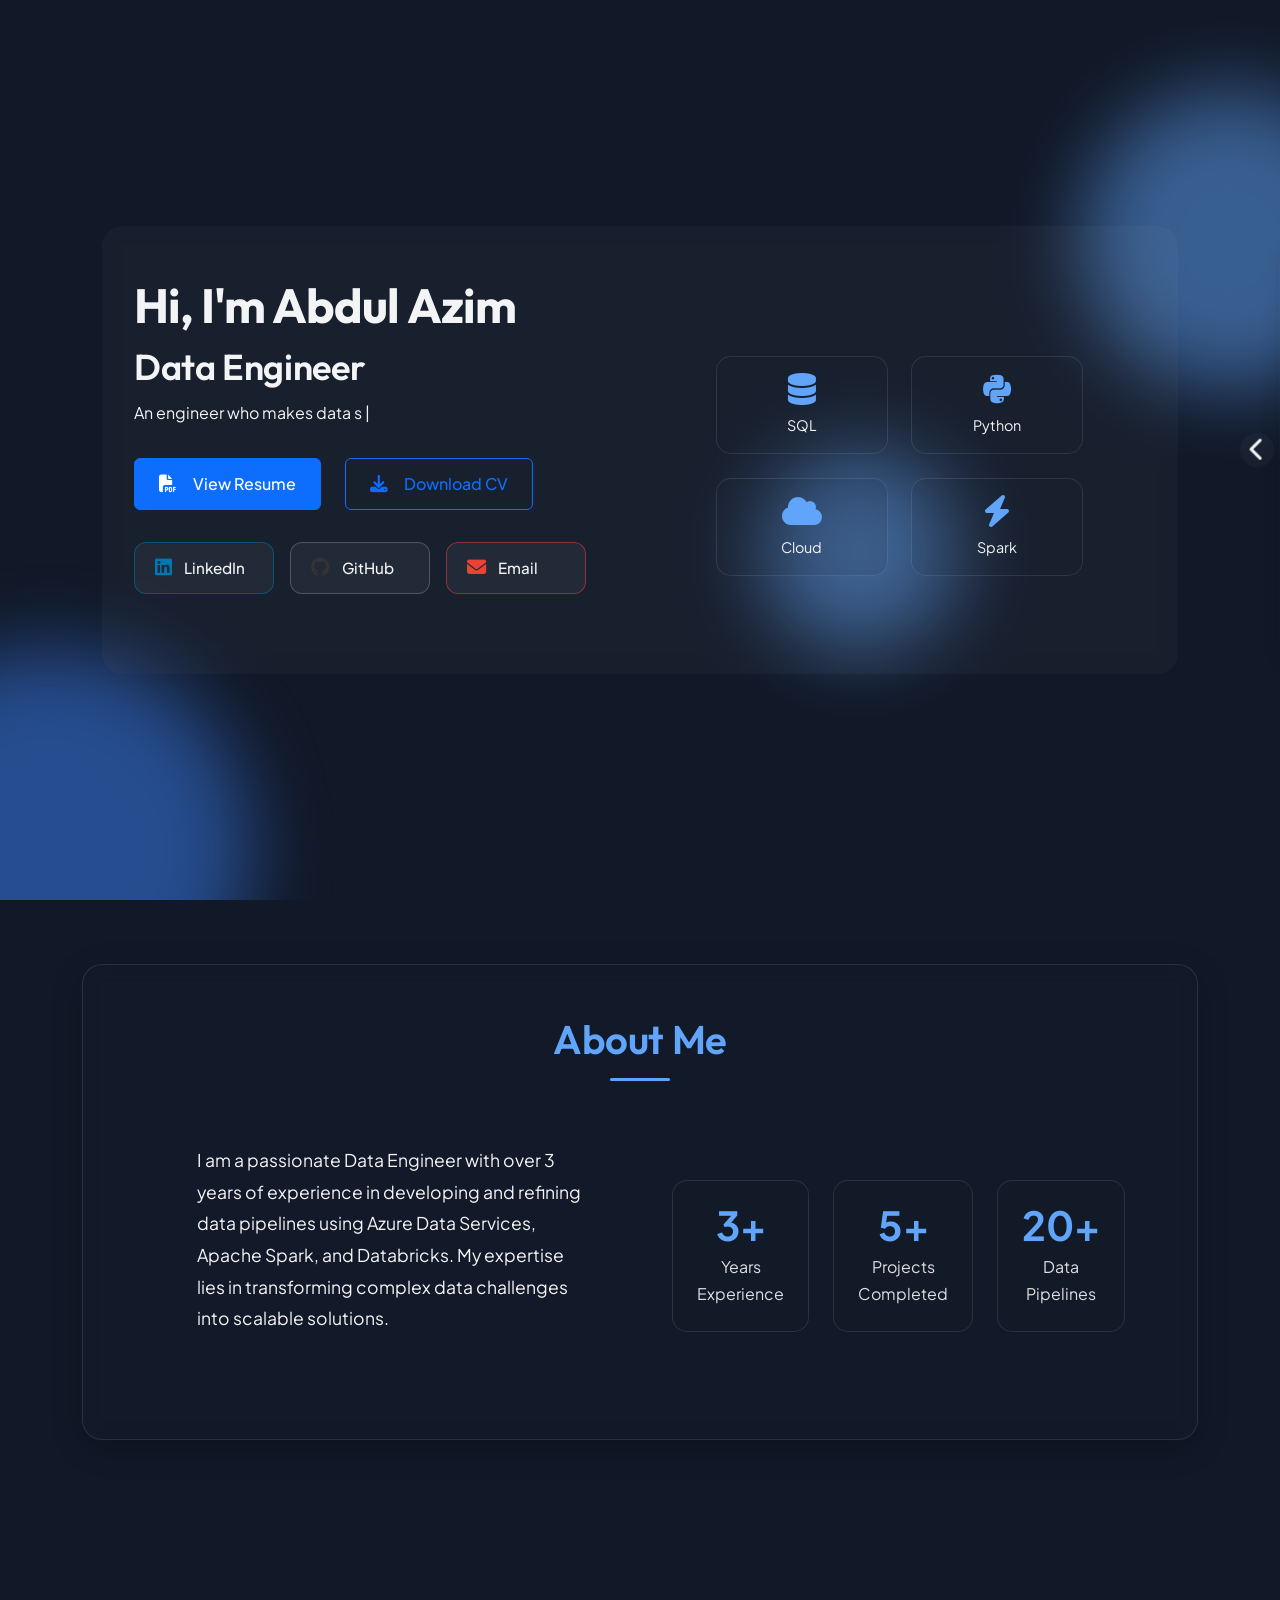
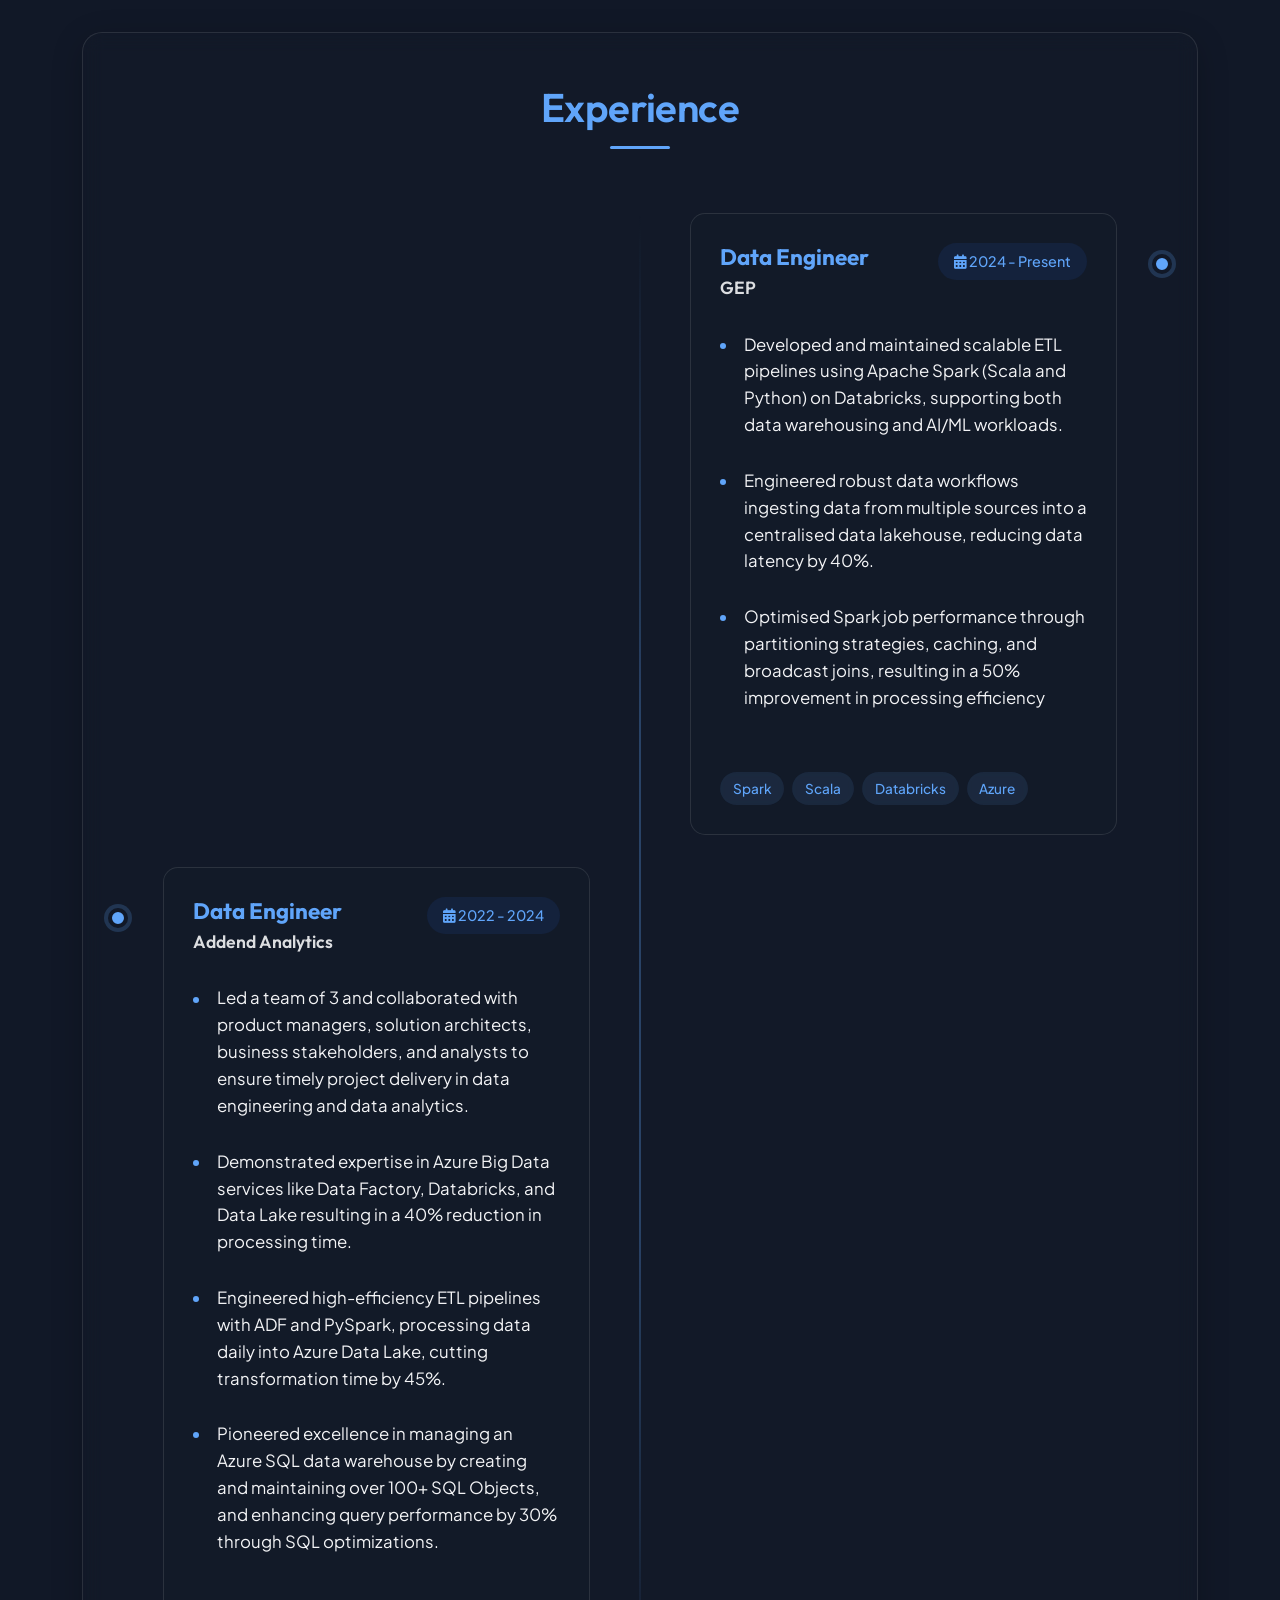
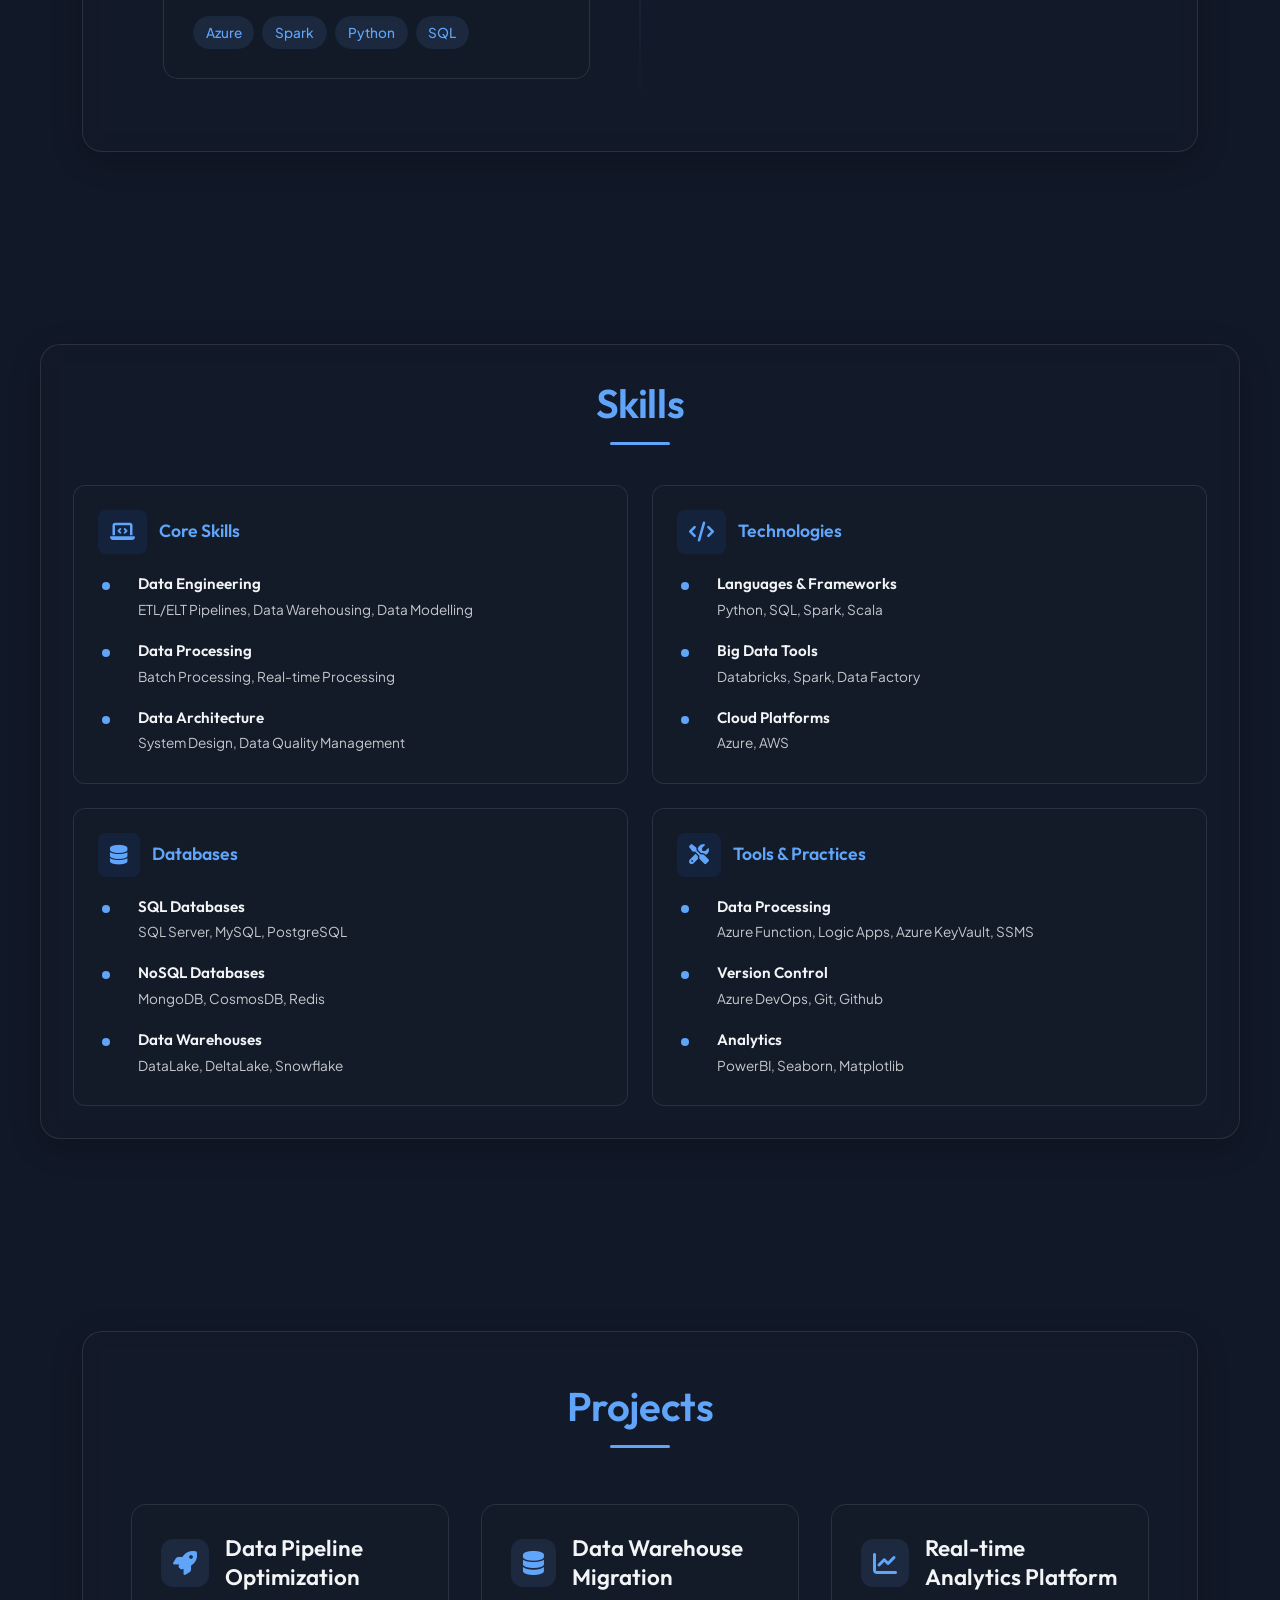
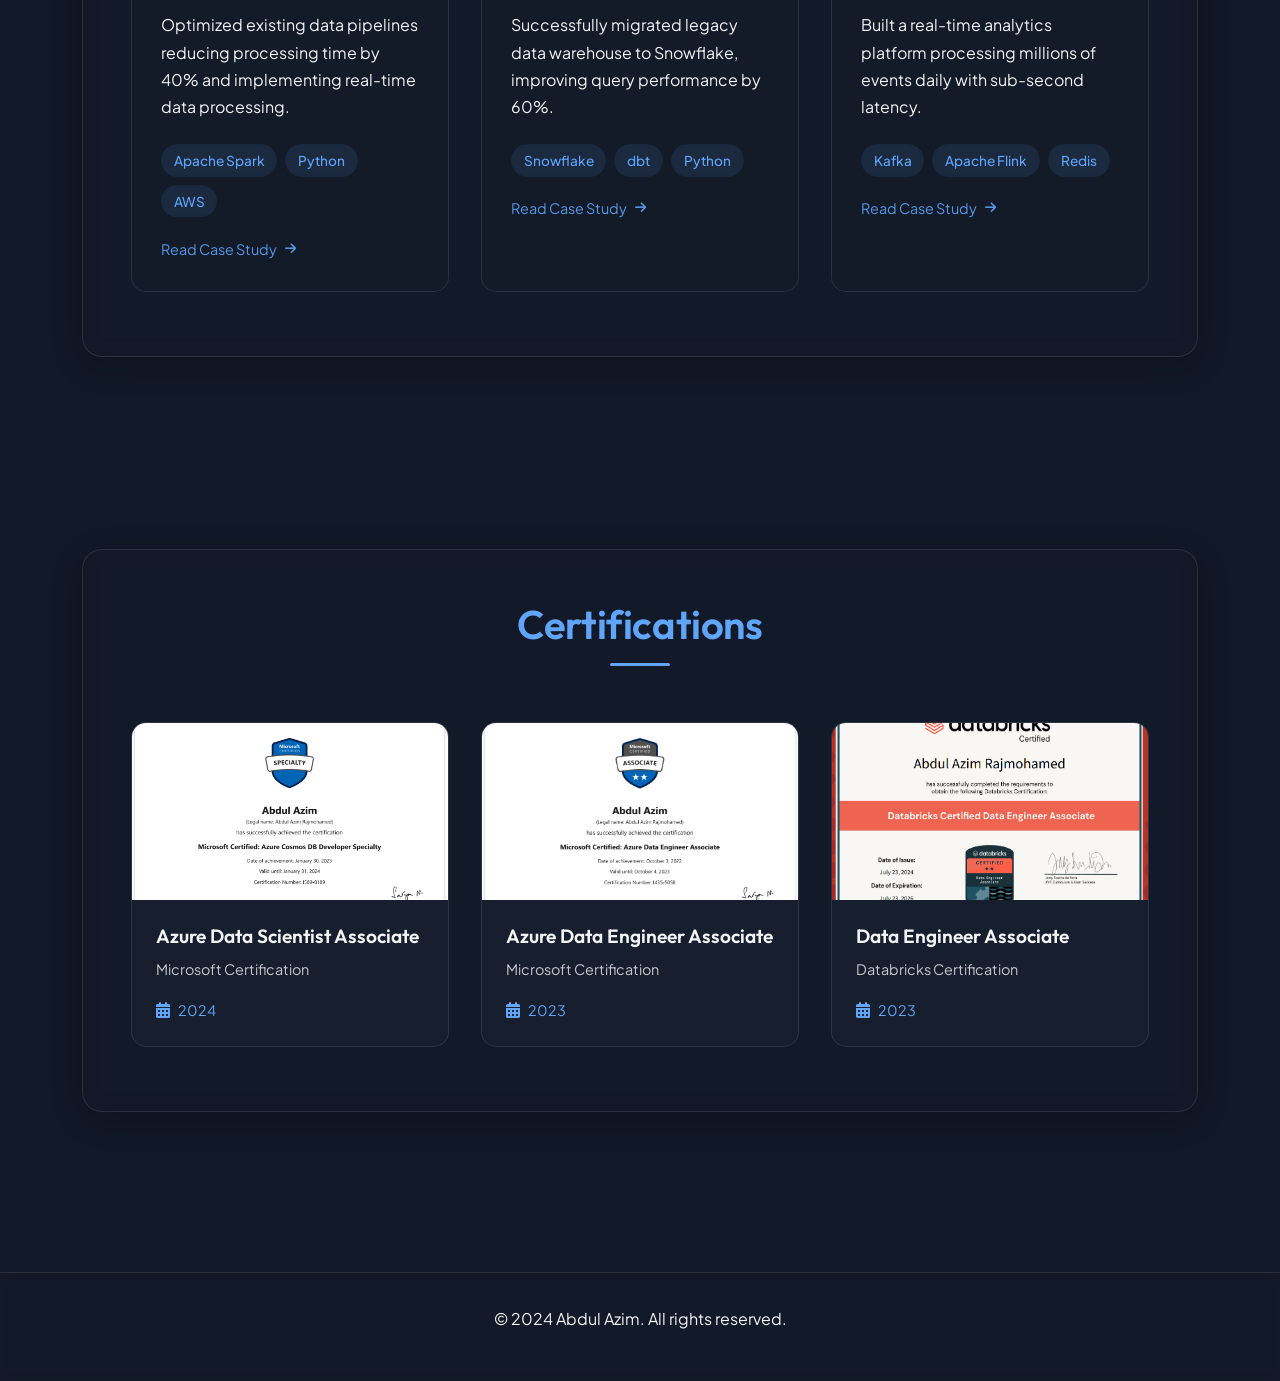
==== commit 516dc1c4: "added dark mode as default" ====
--- a/index.html
+++ b/index.html
@@ -10,11 +10,12 @@
     <meta property="og:description" content="Experienced Data Engineer specializing in building scalable data solutions">
     <meta property="og:type" content="website">
     <meta name="theme-color" content="#60a5fa">
+    <meta name="color-scheme" content="dark">
     
     <title>Abdul Azim | Data Engineer</title>
     
-    <!-- Favicon -->
-    <link rel="icon" href="data:image/svg+xml,<svg xmlns='http://www.w3.org/2000/svg' viewBox='0 0 100 100'><text y='.9em' font-size='90'>AZ</text></svg>">
+    <!-- Animated Favicon -->
+    <link rel="icon" type="image/svg+xml" href='data:image/svg+xml,<svg xmlns="http://www.w3.org/2000/svg" viewBox="0 0 100 100"><style>@keyframes pulse { 0%, 100% { transform: scale(1); } 50% { transform: scale(1.05); } } @keyframes glow { 0%, 100% { filter: drop-shadow(0 0 2px %2360a5fa); } 50% { filter: drop-shadow(0 0 8px %2360a5fa); } } .text { font-family: ui-sans-serif, system-ui, sans-serif; font-weight: bold; font-size: 60px; fill: %2360a5fa; animation: pulse 2s ease-in-out infinite, glow 3s ease-in-out infinite; transform-origin: center; letter-spacing: 2px; } .bg { fill: %23111827; rx: 20; }</style><rect class="bg" width="100" height="100"/><text class="text" x="50" y="65" text-anchor="middle" dx="-1 1">AZ</text></svg>'>
     <link rel="icon" type="image/png" sizes="32x32" href="assets/favicon-32x32.png">
     <link rel="icon" type="image/png" sizes="16x16" href="assets/favicon-16x16.png">
     <link rel="apple-touch-icon" sizes="180x180" href="assets/apple-touch-icon.png">
@@ -110,13 +111,13 @@
         transition: all 0.3s cubic-bezier(0.4, 0, 0.2, 1);
     }
 
-    .nav-toggle:hover {
-        background: rgba(var(--primary-color-rgb), 0.1);
-        border-color: rgba(var(--primary-color-rgb), 0.2);
-    }
-
-    .side-nav.hidden .nav-toggle {
-        transform: translateY(-50%) rotate(180deg);
+    .nav-toggle i {
+        transition: transform 0.3s cubic-bezier(0.4, 0, 0.2, 1);
+        transform: rotate(0deg);
+    }
+
+    .side-nav.hidden .nav-toggle i {
+        transform: rotate(180deg);
     }
 
     .nav-card {
@@ -204,12 +205,15 @@
         .nav-toggle {
             left: 50%;
             top: -30px;
-            transform: translateX(-50%) rotate(-90deg);
-            z-index: 1001;
-        }
-
-        .side-nav.hidden .nav-toggle {
-            transform: translateX(-50%) rotate(90deg);
+            transform: translateX(-50%);
+        }
+
+        .nav-toggle i {
+            transform: rotate(-90deg);
+        }
+
+        .side-nav.hidden .nav-toggle i {
+            transform: rotate(90deg);
         }
 
         .nav-card {
@@ -236,9 +240,69 @@
         }
     }
 
-    /* Remove previous hero padding */
+    /* Enhanced Hero Section Styles */
     .hero {
-        padding-top: 0;
+        min-height: 100vh;
+        position: relative;
+        display: flex;
+        align-items: center;
+        justify-content: center;
+        overflow: hidden;
+        padding: 0;
+        margin: 0;
+    }
+
+    .hero-background {
+        position: absolute;
+        top: 0;
+        left: 0;
+        width: 100%;
+        height: 100%;
+        z-index: 0;
+    }
+
+    .hero .container {
+        position: relative;
+        z-index: 1;
+        width: 100%;
+        padding: 2rem;
+    }
+
+    .hero-glass {
+        background: rgba(255, 255, 255, 0.03);
+        backdrop-filter: blur(10px);
+        border-radius: 20px;
+        border: 1px solid rgba(var(--primary-color-rgb), 0.1);
+        padding: 3rem 2rem;
+        margin: 0 auto;
+    }
+
+    .hero-text {
+        margin-bottom: 2rem;
+    }
+
+    @media (max-width: 768px) {
+        .hero {
+            padding-bottom: 60px; /* Account for bottom navigation */
+        }
+
+        .hero-glass {
+            padding: 2rem 1rem;
+        }
+
+        .hero .container {
+            padding: 1rem;
+        }
+
+        .hero-text {
+            margin-bottom: 1.5rem;
+        }
+    }
+
+    /* Ensure content after hero doesn't overlap */
+    #about {
+        margin-top: 0;
+        padding-top: 4rem;
     }
 
     /* Enhanced Animation Keyframes */
@@ -496,6 +560,19 @@
     .shape-1 { --delay: 0s; }
     .shape-2 { --delay: 2s; }
     .shape-3 { --delay: 4s; }
+
+    /* Mobile Experience Section Fix */
+    @media (max-width: 768px) {
+        .experience .timeline-item {
+            opacity: 1;
+            transform: translateX(0) !important;
+            transition: none;
+        }
+
+        .timeline-item:nth-child(even) {
+            transform: translateX(0) !important;
+        }
+    }
     </style>
 
     <!-- Hero Section -->
@@ -988,37 +1065,59 @@
     document.addEventListener('DOMContentLoaded', function() {
         const sideNav = document.querySelector('.side-nav');
         const navToggle = document.querySelector('.nav-toggle');
+        const navIcon = navToggle.querySelector('i');
         const themeToggle = document.getElementById('theme-toggle');
         
+        // Set dark mode as default
+        document.body.dataset.theme = 'dark';
+        themeToggle.querySelector('i').className = 'fas fa-moon';
+        
+        // Enhanced menu toggle functionality with proper rotation
+        navToggle.addEventListener('click', function() {
+            sideNav.classList.toggle('hidden');
+            const isMobile = window.innerWidth <= 768;
+            
+            if (isMobile) {
+                navIcon.style.transform = sideNav.classList.contains('hidden') 
+                    ? 'rotate(90deg)' 
+                    : 'rotate(-90deg)';
+            } else {
+                navIcon.style.transform = sideNav.classList.contains('hidden') 
+                    ? 'rotate(180deg)' 
+                    : 'rotate(0deg)';
+            }
+        });
+
+        // Update arrow rotation on window resize
+        window.addEventListener('resize', function() {
+            const isMobile = window.innerWidth <= 768;
+            const isHidden = sideNav.classList.contains('hidden');
+            
+            if (isMobile) {
+                navIcon.style.transform = isHidden 
+                    ? 'rotate(90deg)' 
+                    : 'rotate(-90deg)';
+            } else {
+                navIcon.style.transform = isHidden 
+                    ? 'rotate(180deg)' 
+                    : 'rotate(0deg)';
+            }
+        });
+
         // Theme toggle functionality with animation
         themeToggle.addEventListener('click', function(e) {
             e.preventDefault();
-            const body = document.body;
             const icon = themeToggle.querySelector('i');
             
             icon.style.transform = 'rotate(360deg)';
             setTimeout(() => {
-                body.dataset.theme = body.dataset.theme === 'dark' ? 'light' : 'dark';
-                icon.className = body.dataset.theme === 'dark' ? 'fas fa-moon' : 'fas fa-sun';
+                document.body.dataset.theme = document.body.dataset.theme === 'dark' ? 'light' : 'dark';
+                icon.className = document.body.dataset.theme === 'dark' ? 'fas fa-moon' : 'fas fa-sun';
                 icon.style.transform = 'rotate(0deg)';
             }, 300);
         });
 
-        // Enhanced menu toggle functionality
-        navToggle.addEventListener('click', function() {
-            sideNav.classList.toggle('hidden');
-            this.style.transform = sideNav.classList.contains('hidden') 
-                ? 'translateY(-50%) rotate(180deg)' 
-                : 'translateY(-50%) rotate(0deg)';
-        });
-
-        // Set dark mode as default
-        if (!document.body.dataset.theme) {
-            document.body.dataset.theme = 'dark';
-            themeToggle.querySelector('i').className = 'fas fa-moon';
-        }
-
-        // Enhanced intersection observer for sections
+        // Enhanced intersection observer for sections with mobile fixes
         const sectionObserver = new IntersectionObserver((entries) => {
             entries.forEach(entry => {
                 if (entry.isIntersecting) {
@@ -1035,12 +1134,20 @@
                         el.style.transform = 'translateY(0)';
                     });
 
-                    // Animate timeline items
+                    // Animate timeline items with mobile check
                     const timelineItems = entry.target.querySelectorAll('.timeline-item');
+                    const isMobile = window.innerWidth <= 768;
+                    
                     timelineItems.forEach((item, index) => {
-                        setTimeout(() => {
+                        if (isMobile) {
                             item.classList.add('visible');
-                        }, index * 200);
+                            item.style.opacity = '1';
+                            item.style.transform = 'translateX(0)';
+                        } else {
+                            setTimeout(() => {
+                                item.classList.add('visible');
+                            }, index * 200);
+                        }
                     });
 
                     // Animate skill items
@@ -1053,8 +1160,8 @@
                 }
             });
         }, { 
-            threshold: 0.2,
-            rootMargin: '-50px'
+            threshold: 0.1, // Reduced threshold for better mobile detection
+            rootMargin: '0px' // Adjusted root margin
         });
 
         // Observe all sections
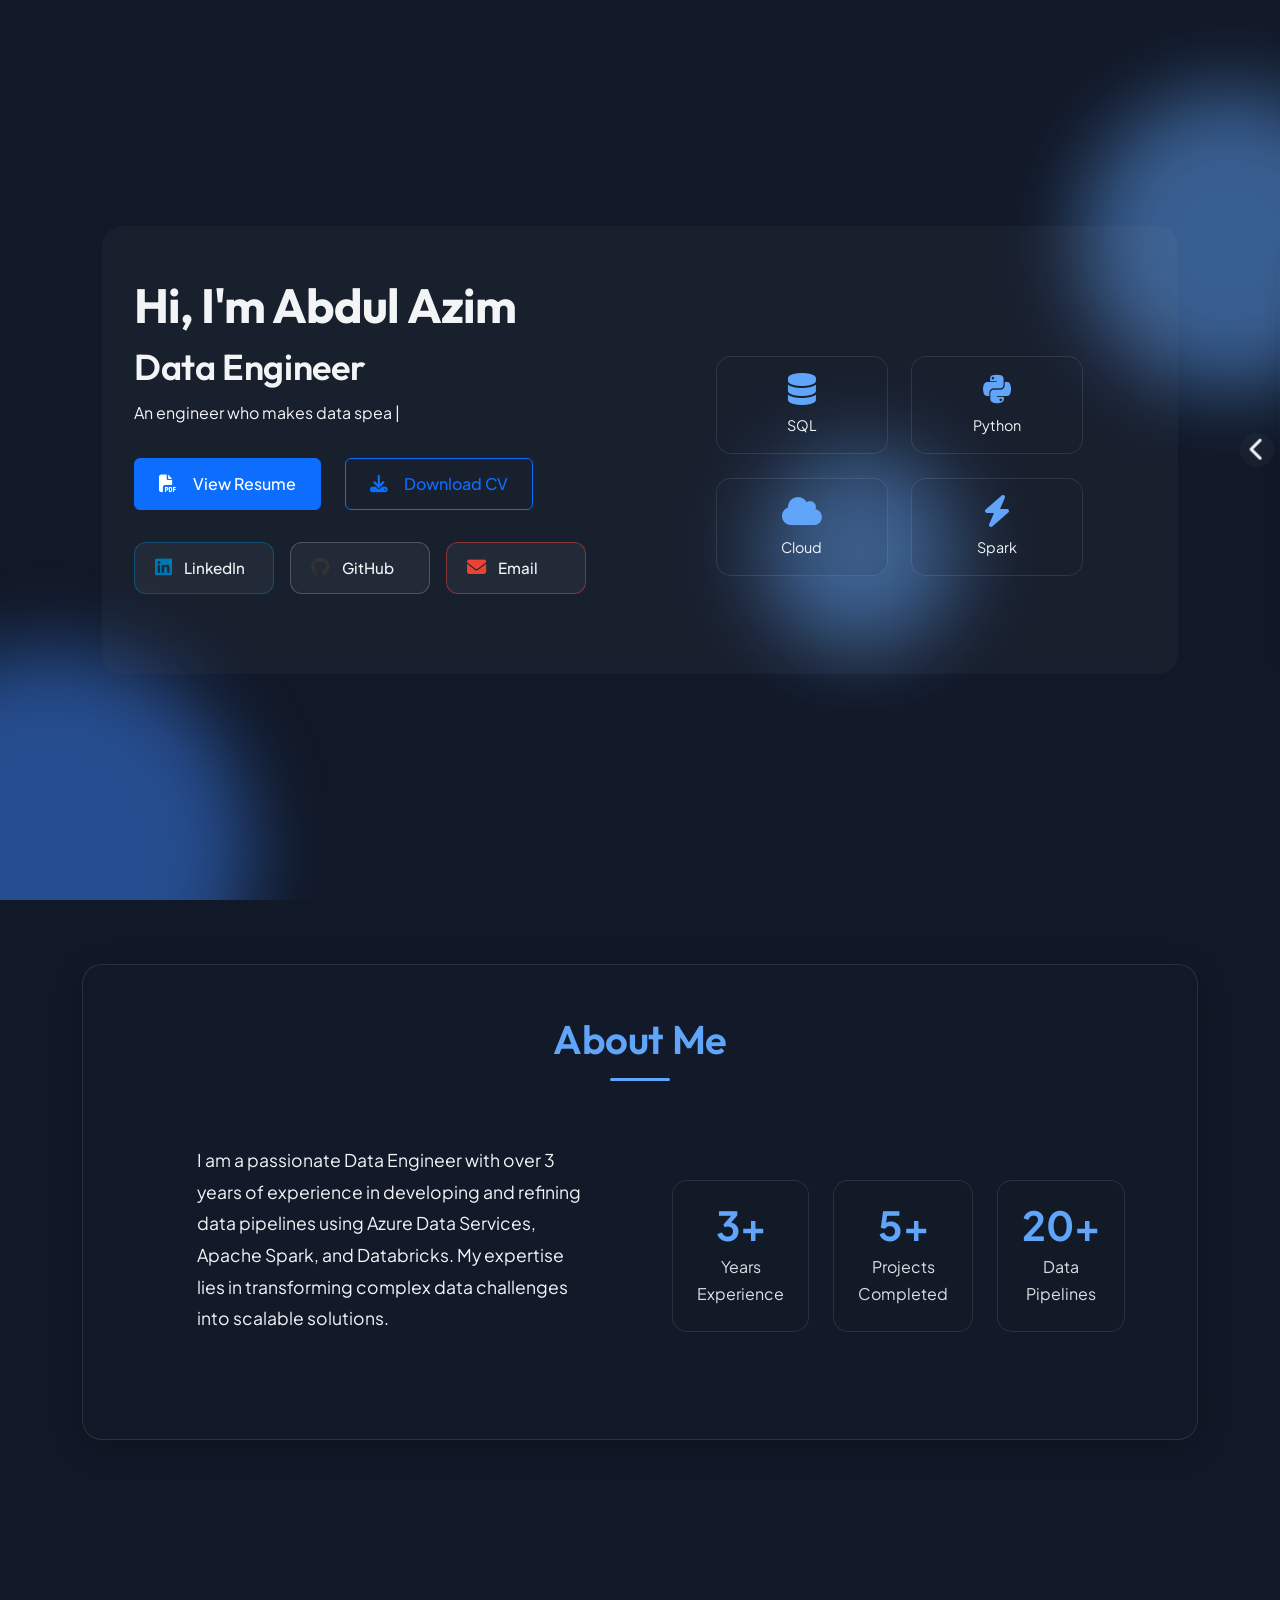
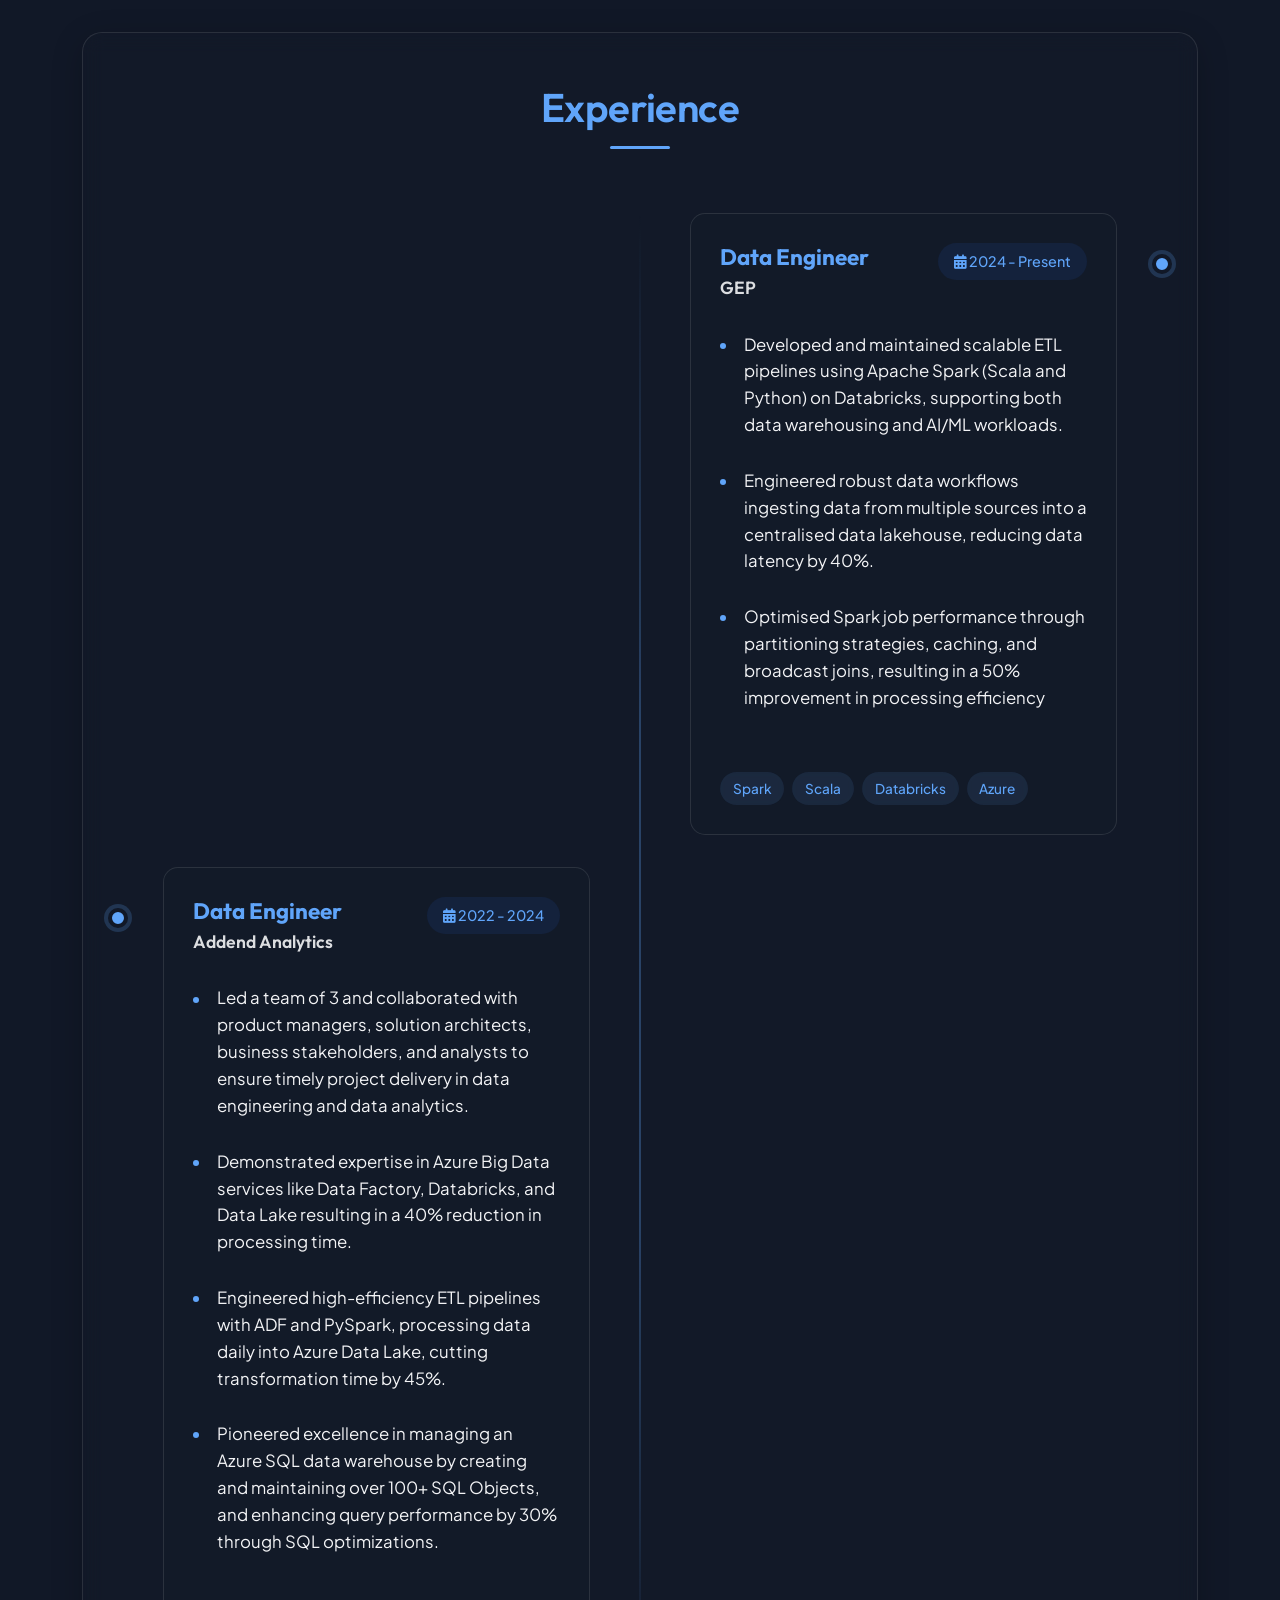
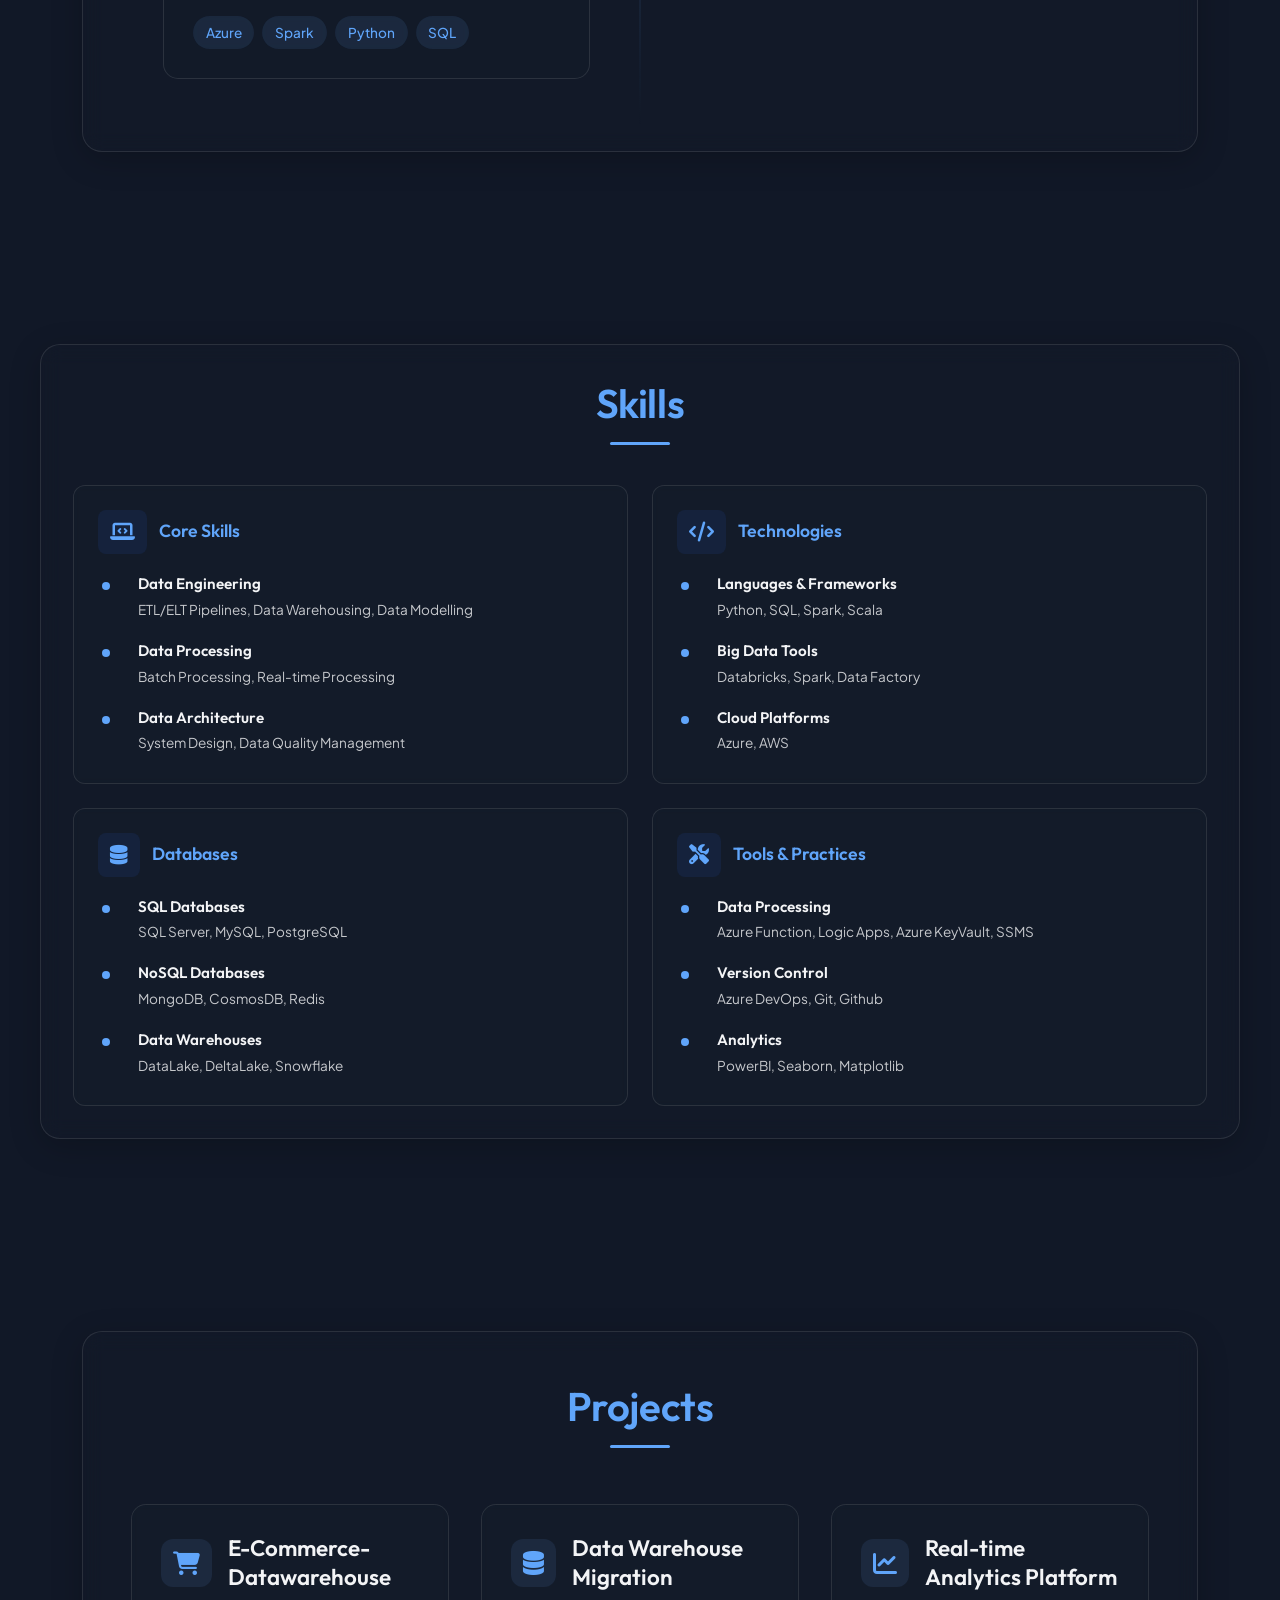
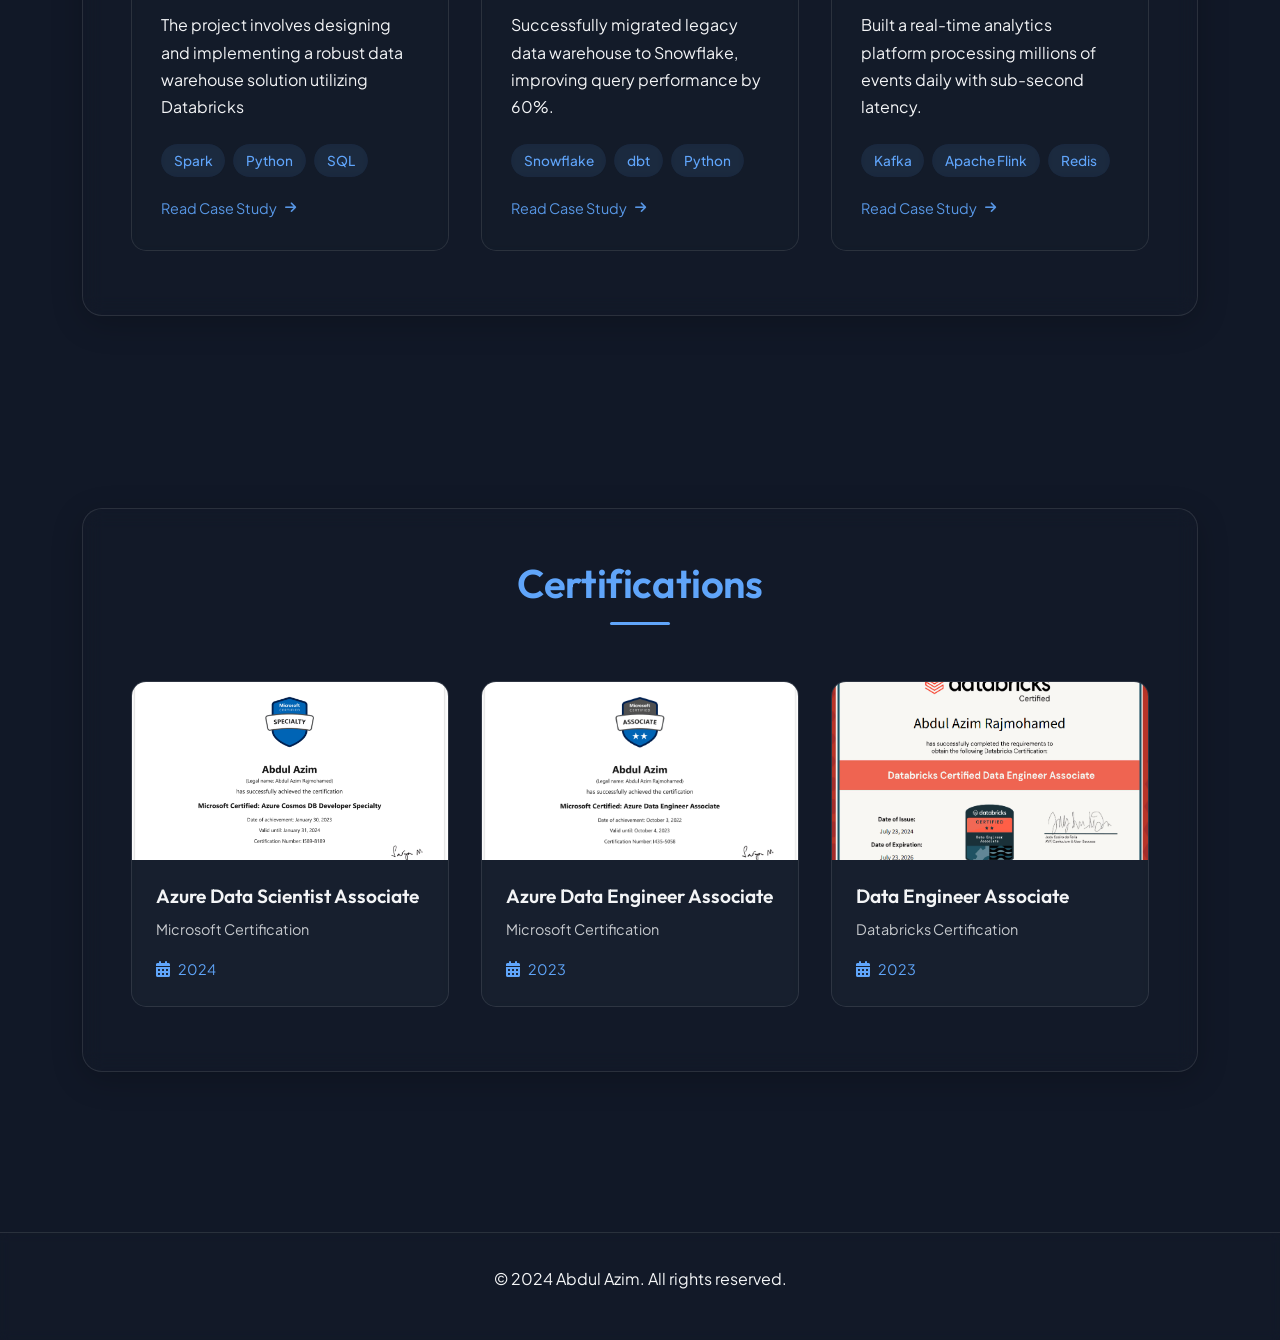
==== commit 5e106f66: "Added first project." ====
--- a/index.html
+++ b/index.html
@@ -35,47 +35,47 @@
     <nav class="side-nav hidden">
         <button class="nav-toggle" aria-label="Toggle Menu">
             <i class="fas fa-chevron-right"></i>
-        </button>
+                </button>
         <div class="nav-card">
             <ul class="nav-list">
-                <li class="nav-item">
+                        <li class="nav-item">
                     <a class="nav-link active" href="#home">
                         <i class="fas fa-home"></i>
                     </a>
-                </li>
-                <li class="nav-item">
+                        </li>
+                        <li class="nav-item">
                     <a class="nav-link" href="#about">
                         <i class="fas fa-user"></i>
                     </a>
-                </li>
-                <li class="nav-item">
+                        </li>
+                        <li class="nav-item">
                     <a class="nav-link" href="#experience">
                         <i class="fas fa-briefcase"></i>
                     </a>
-                </li>
-                <li class="nav-item">
+                        </li>
+                        <li class="nav-item">
                     <a class="nav-link" href="#skills">
                         <i class="fas fa-code"></i>
                     </a>
-                </li>
-                <li class="nav-item">
+                        </li>
+                        <li class="nav-item">
                     <a class="nav-link" href="#projects">
                         <i class="fas fa-rocket"></i>
                     </a>
-                </li>
-                <li class="nav-item">
+                        </li>
+                        <li class="nav-item">
                     <a class="nav-link" href="#certifications">
                         <i class="fas fa-certificate"></i>
                     </a>
-                </li>
-                <li class="nav-item">
+                        </li>
+                        <li class="nav-item">
                     <a class="nav-link" href="#" id="theme-toggle">
-                        <i class="fas fa-moon"></i>
+                                <i class="fas fa-moon"></i>
                     </a>
-                </li>
-            </ul>
-        </div>
-    </nav>
+                        </li>
+                    </ul>
+            </div>
+        </nav>
 
     <style>
     /* Side Navigation Styles */
@@ -922,16 +922,16 @@
                 <div class="projects-grid">
                     <div class="project-card animate-text-delay-1">
                         <div class="project-header">
-                            <i class="fas fa-rocket"></i>
-                            <h3>Data Pipeline Optimization</h3>
-                        </div>
-                        <p>Optimized existing data pipelines reducing processing time by 40% and implementing real-time data processing.</p>
+                            <i class="fas fa-shopping-cart"></i>
+                            <h3>E-Commerce-Datawarehouse</h3>
+                        </div>
+                        <p>The project involves designing and implementing a robust data warehouse solution utilizing Databricks</p>
                         <div class="tech-tags">
-                            <span>Apache Spark</span>
+                            <span>Spark</span>
                             <span>Python</span>
-                            <span>AWS</span>
-                        </div>
-                        <a href="coming-soon.html" class="case-study-link">
+                            <span>SQL</span>
+                        </div>
+                        <a href="case-study.html" class="case-study-link">
                             Read Case Study <i class="fas fa-arrow-right"></i>
                         </a>
                     </div>
@@ -973,7 +973,7 @@
     <!-- Certifications Section -->
     <section id="certifications" class="certifications">
         <div class="container">
-            <div class="section-glass">
+        <div class="section-glass">
                 <h2 class="section-title animate-text">Certifications</h2>
                 <div class="certificates-grid">
                     <!-- DP400 Certificate -->
@@ -986,16 +986,16 @@
                                         <i class="fas fa-external-link-alt"></i>
                                         View Full Certificate
                                     </span>
-                                </div>
-                            </div>
+                    </div>
+                    </div>
                             <div class="certificate-info">
                                 <h3>Azure Data Scientist Associate</h3>
                                 <p>Microsoft Certification</p>
                                 <div class="certificate-date">
                                     <i class="fas fa-calendar-alt"></i>
                                     <span>2024</span>
-                                </div>
-                            </div>
+                    </div>
+                </div>
                         </a>
                     </div>
 
@@ -1009,8 +1009,8 @@
                                         <i class="fas fa-external-link-alt"></i>
                                         View Full Certificate
                                     </span>
-                                </div>
-                            </div>
+                    </div>
+                    </div>
                             <div class="certificate-info">
                                 <h3>Azure Data Engineer Associate</h3>
                                 <p>Microsoft Certification</p>
@@ -1130,8 +1130,8 @@
                     
                     animatedElements.forEach((el, index) => {
                         el.style.transitionDelay = `${index * 0.2}s`;
-                        el.style.opacity = '1';
-                        el.style.transform = 'translateY(0)';
+                            el.style.opacity = '1';
+                            el.style.transform = 'translateY(0)';
                     });
 
                     // Animate timeline items with mobile check
@@ -1146,7 +1146,7 @@
                         } else {
                             setTimeout(() => {
                                 item.classList.add('visible');
-                            }, index * 200);
+                        }, index * 200);
                         }
                     });
 
@@ -1195,7 +1195,7 @@
         navLinks.forEach(link => {
             link.addEventListener('click', function(e) {
                 if (this.getAttribute('href').startsWith('#')) {
-                    e.preventDefault();
+                e.preventDefault();
                     const targetId = this.getAttribute('href');
                     const targetSection = document.querySelector(targetId);
                     if (targetSection) {
@@ -1278,7 +1278,7 @@
         }
 
         setTimeout(typeEffect, 1000);
-    });
+        });
     </script>
 </body>
 </html> 
